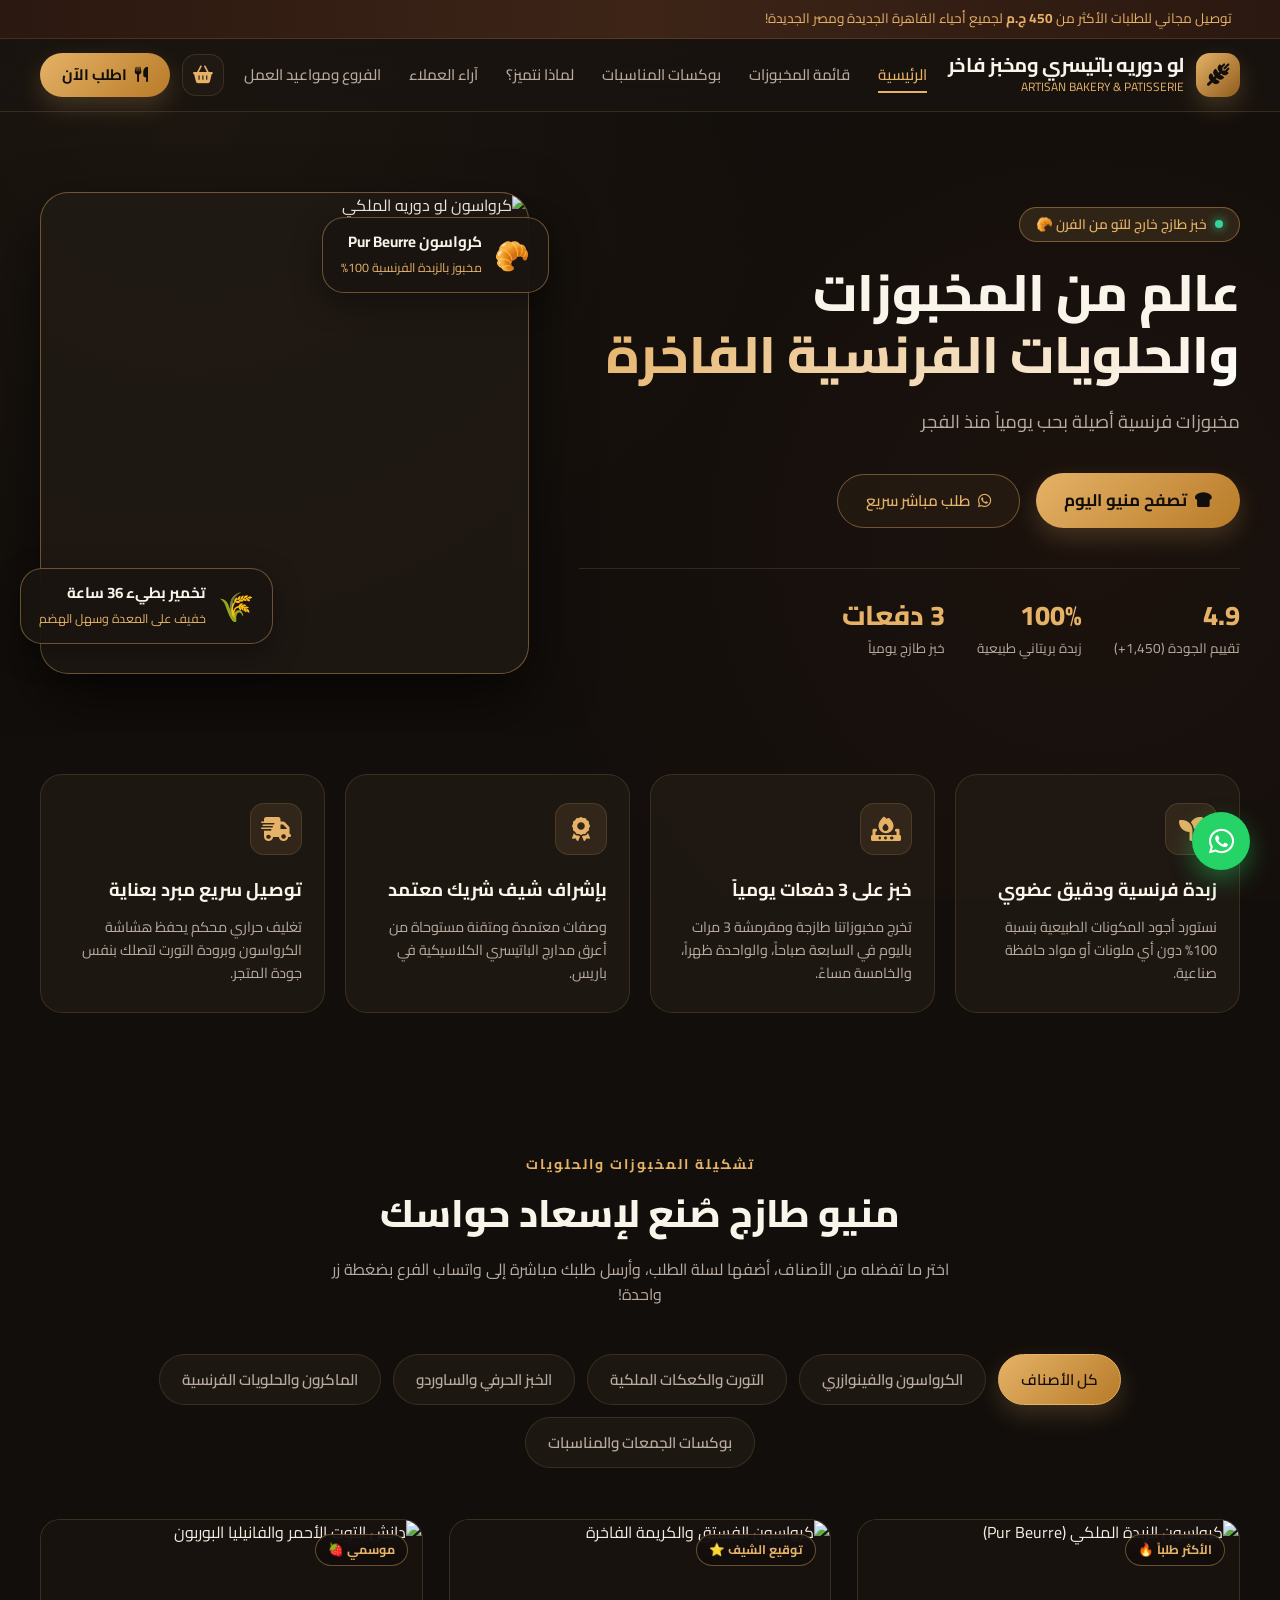
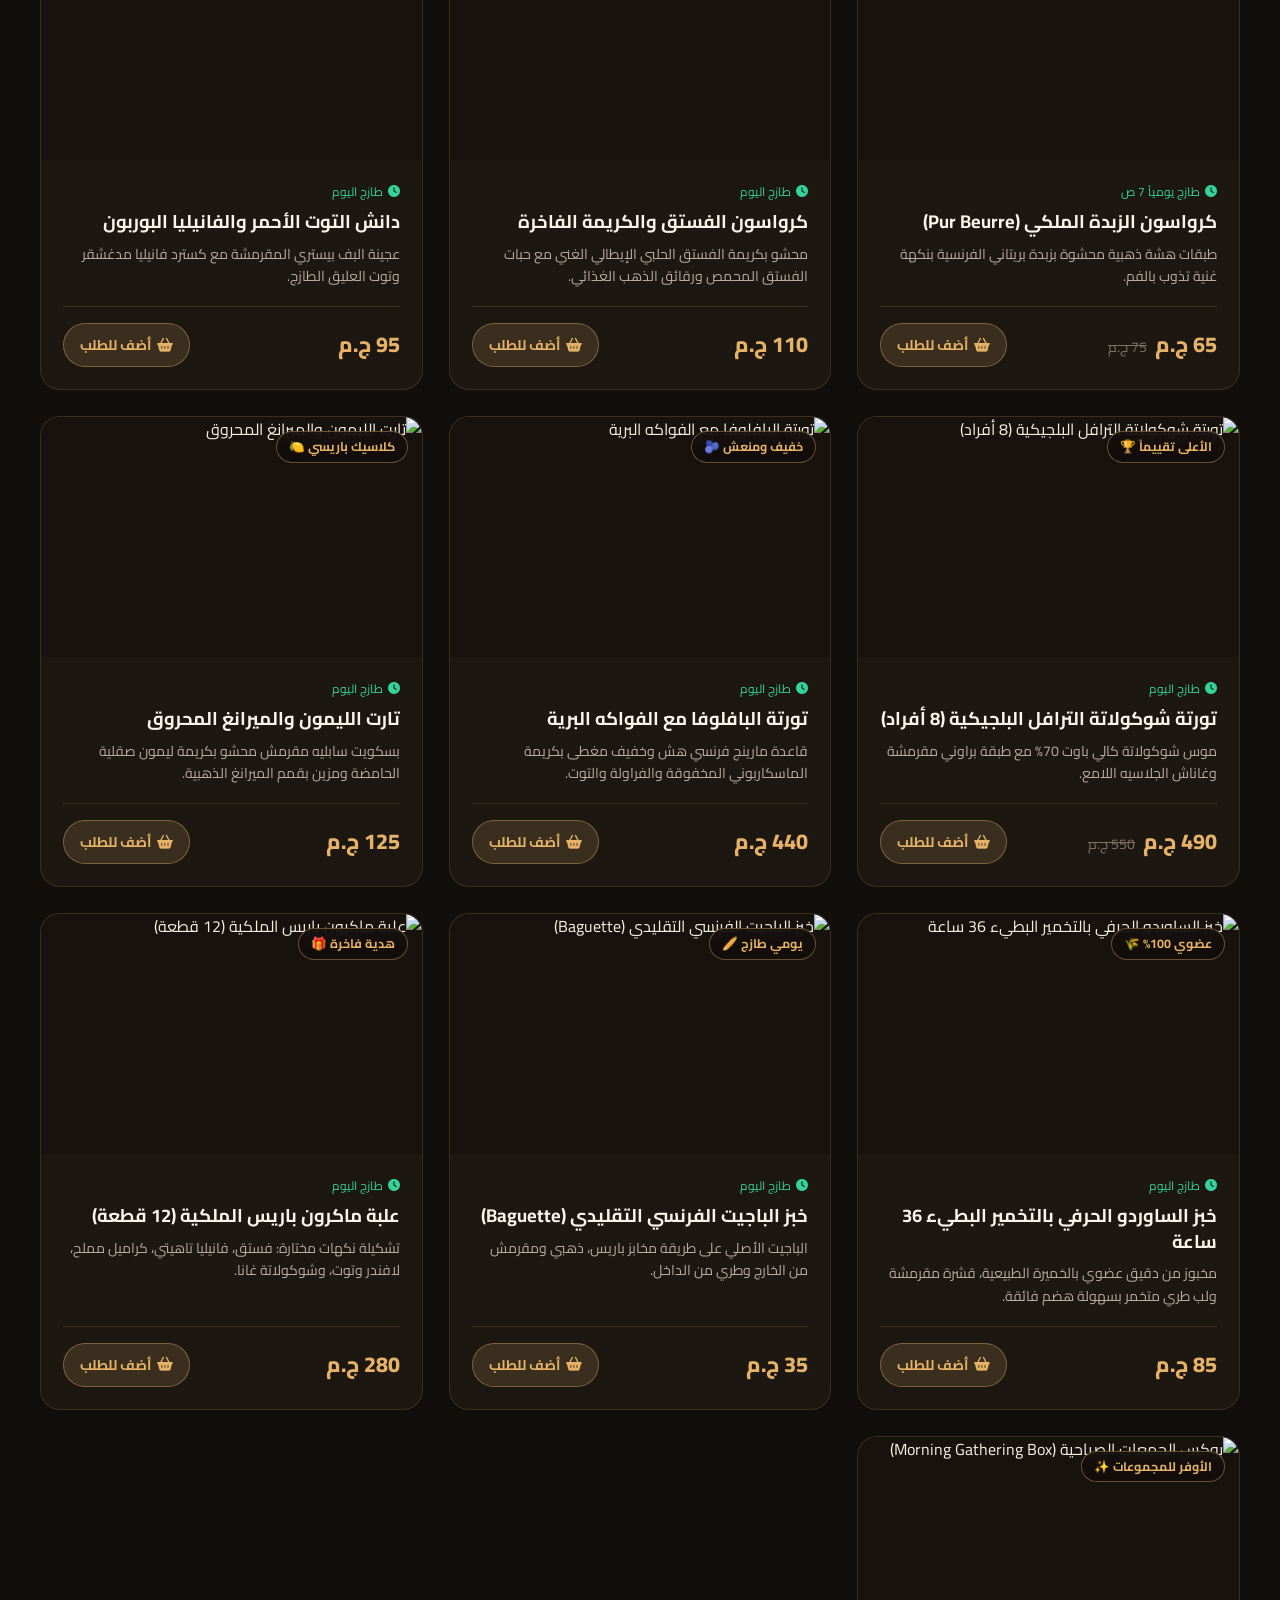
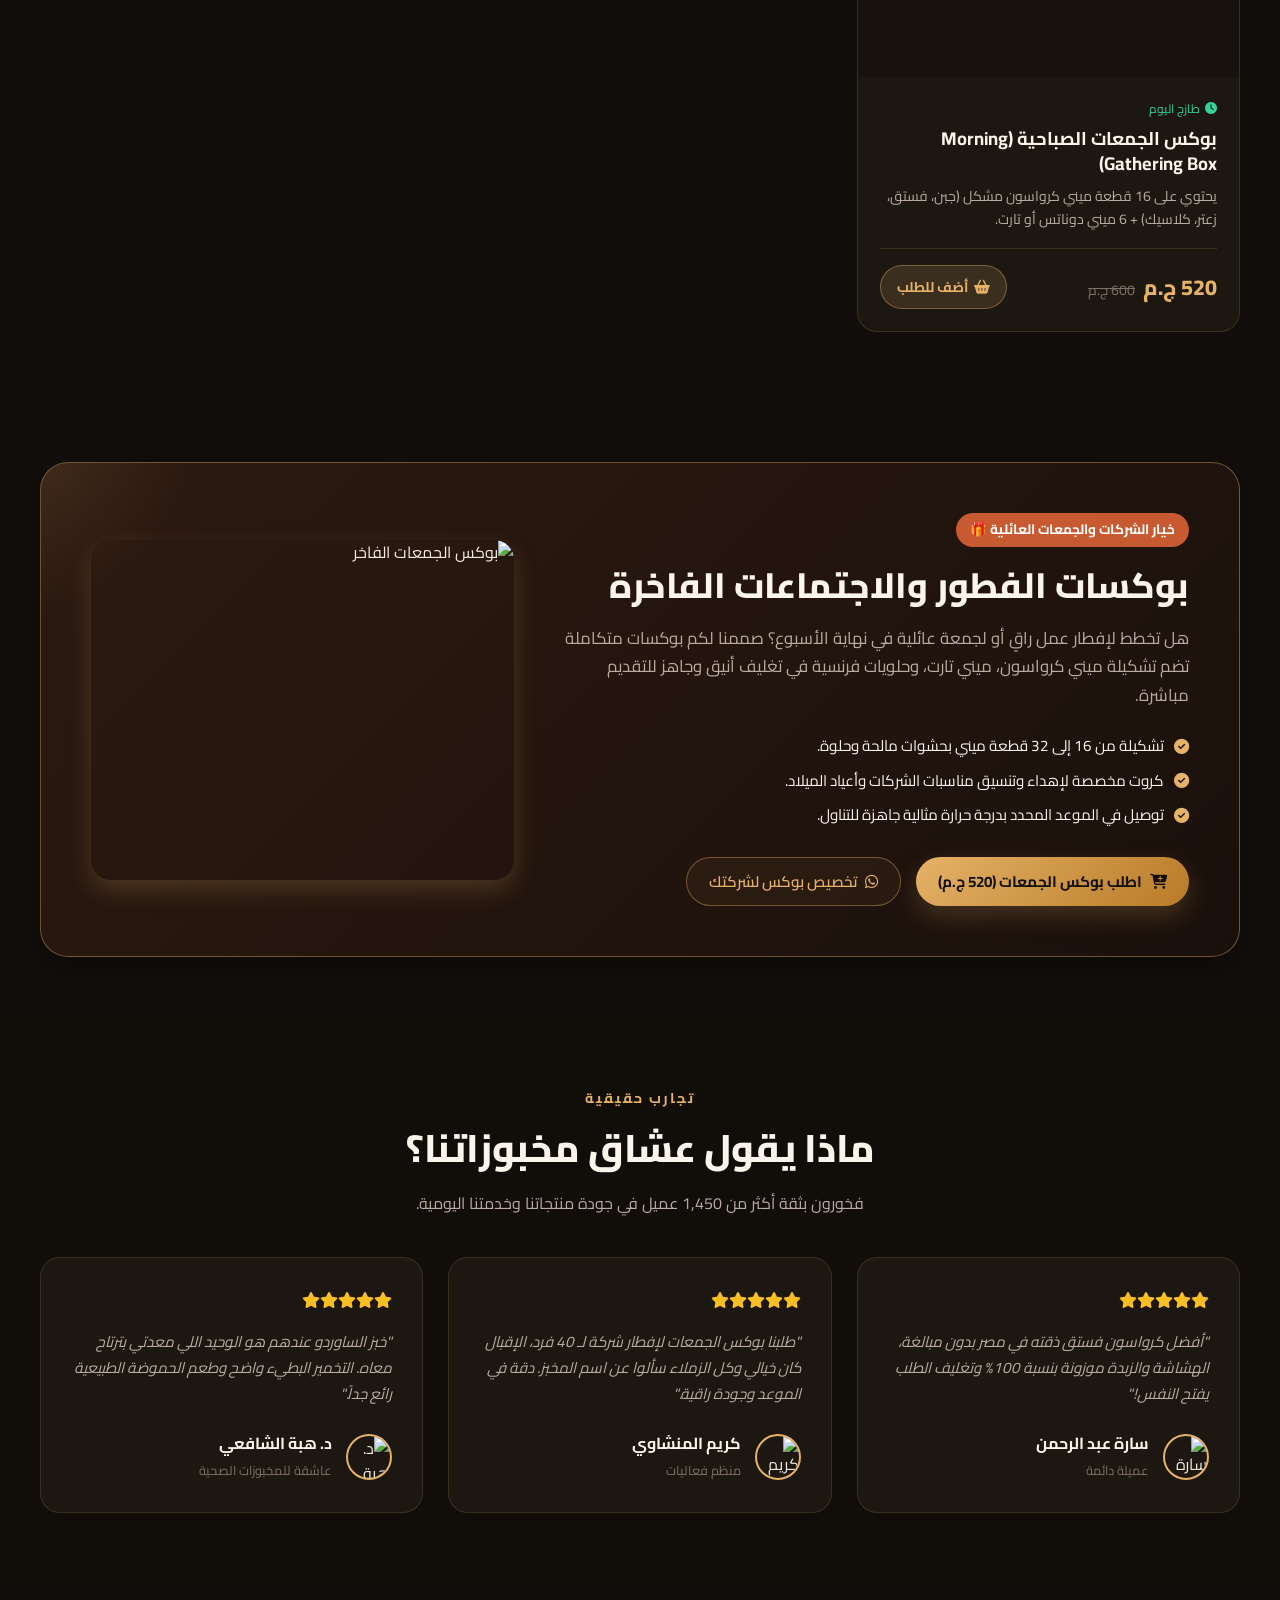
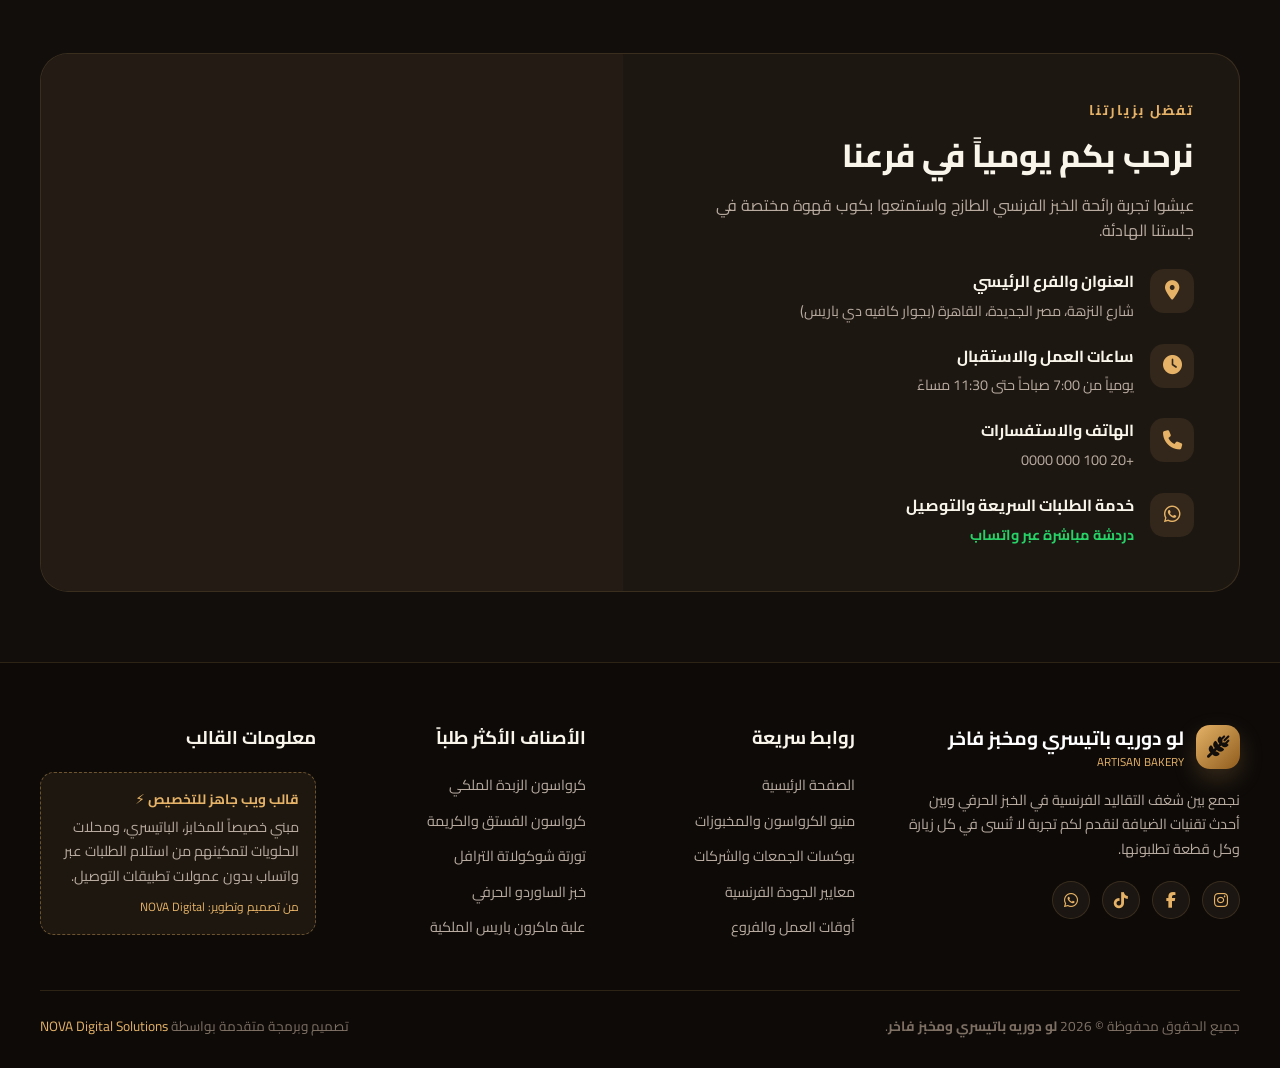
==== 01-bakery-patisserie/index.html @ 78a011ce "feat: complete suite of 6 client website templates with master showcase hub" ====
<!DOCTYPE html>
<html lang="ar" dir="rtl">
<head>
  <meta charset="UTF-8">
  <meta name="viewport" content="width=device-width, initial-scale=1.0">
  <title>لو دوريه باتيسري | مخبوزات وحلويات فرنسية فاخرة</title>
  <meta name="description" content="مخبز وباتيسري حرفي يقدم أرقى أنواع الكرواسون، التورت الملكية، الخبز الحرفي، وبوكسات الجمعات مع إمكانية الطلب المباشر عبر واتساب والتوصيل السريع.">
  
  <!-- Favicon -->
  <link rel="icon" href="data:image/svg+xml,<svg xmlns=%22http://www.w3.org/2000/svg%22 viewBox=%220%22%200%22%20100%22%20100%22><text y=%22.9em%22 font-size=%2290%22>🥐</text></svg>">
  
  <!-- Google Fonts: Playfair Display + Cairo + Plus Jakarta Sans -->
  <link rel="preconnect" href="https://fonts.googleapis.com">
  <link rel="preconnect" href="https://fonts.gstatic.com" crossorigin>
  <link href="https://fonts.googleapis.com/css2?family=Cairo:wght@400;500;600;700;800;900&family=Playfair+Display:ital,wght@0,600;0,800;1,600&family=Plus+Jakarta+Sans:wght@400;600;700&display=swap" rel="stylesheet">
  
  <!-- FontAwesome 6 Free -->
  <link rel="stylesheet" href="https://cdnjs.cloudflare.com/ajax/libs/font-awesome/6.5.1/css/all.min.css">
  
  <!-- Template Stylesheet -->
  <link rel="stylesheet" href="css/style.css">
</head>
<body>

  <!-- شريط العرض العلوي / التوصيل المجاني -->
  <div class="top-announcement">
    <div class="container" style="display: flex; justify-content: space-between; align-items: center; width: 100%;">
      <div class="info-pill">
        <i class="fa-solid fa-sparkles"></i>
        <span>توصيل مجاني للطلبات الأكثر من <strong>450 ج.م</strong> لجميع أحياء القاهرة الجديدة ومصر الجديدة!</span>
      </div>
      <div class="info-pill" style="display: none; @media(min-width: 768px){display: flex;}">
        <i class="fa-solid fa-clock"></i>
        <span class="js-contact-hours">يومياً من 7:00 ص حتى 11:30 م</span>
      </div>
    </div>
  </div>

  <!-- الهيدر وشريط التنقل الرئيسي -->
  <header class="site-header">
    <div class="container nav-wrap">
      <!-- الشعار -->
      <a href="#home" class="brand-logo">
        <div class="logo-symbol">
          <i class="fa-solid fa-wheat-awn"></i>
        </div>
        <div class="brand-text">
          <h1 class="js-brand-name">لو دوريه باتيسري</h1>
          <span>ARTISAN BAKERY & PATISSERIE</span>
        </div>
      </a>

      <!-- روابط القائمة -->
      <nav>
        <ul class="nav-links">
          <li><a href="#home" class="active">الرئيسية</a></li>
          <li><a href="#menu">قائمة المخبوزات</a></li>
          <li><a href="#special">بوكسات المناسبات</a></li>
          <li><a href="#features">لماذا نتميز؟</a></li>
          <li><a href="#testimonials">آراء العملاء</a></li>
          <li><a href="#location">الفروع ومواعيد العمل</a></li>
        </ul>
      </nav>

      <!-- إجراءات الهيدر -->
      <div class="nav-actions">
        <!-- زر فتح السلة -->
        <button class="cart-trigger-btn" id="cartTriggerBtn" aria-label="سلة الطلبات">
          <i class="fa-solid fa-basket-shopping"></i>
          <span class="cart-badge" style="display: none;">0</span>
        </button>

        <!-- زر الطلب المباشر واتساب -->
        <a href="#menu" class="btn-primary">
          <i class="fa-solid fa-utensils"></i> اطلب الآن
        </a>

        <!-- زر الموبايل منيو -->
        <button class="mobile-menu-toggle" id="mobileMenuBtn" aria-label="فتح القائمة" onclick="alert('القائمة متاحة عبر التمرير السلس للأقسام')">
          <i class="fa-solid fa-bars"></i>
        </button>
      </div>
    </div>
  </header>

  <!-- القسم الرئيسي (Hero Section) -->
  <section class="hero-section" id="home">
    <div class="container hero-grid">
      <!-- النصوص والدعوة للتفاعل -->
      <div class="hero-content">
        <div class="hero-badge">
          <span class="pulse-dot"></span>
          <span>خبز طازج خارج للتو من الفرن 🥐</span>
        </div>
        
        <h2 class="hero-title">
          عالم من المخبوزات <br>
          <span class="highlight">والحلويات الفرنسية الفاخرة</span>
        </h2>
        
        <p class="hero-desc js-brand-slogan">
          نخبز يومياً منذ فجر اليوم بحب وإتقان، باستخدام أنقى زبدة فرنسية طبيعية ودقيق مخمر ببطء لـ 36 ساعة لتتذوق قرمشة باريسية حقيقية في كل قضمة.
        </p>

        <div class="hero-cta-group">
          <a href="#menu" class="btn-primary" style="padding: 14px 28px; font-size: 1.05rem;">
            <i class="fa-solid fa-bread-slice"></i> تصفح منيو اليوم
          </a>
          <a href="javascript:void(0)" class="btn-outline js-whatsapp-link" style="padding: 14px 28px;">
            <i class="fa-brands fa-whatsapp"></i> طلب مباشر سريع
          </a>
        </div>

        <div class="hero-stats">
          <div class="stat-item">
            <h4 class="js-brand-rating">4.9 ⭐</h4>
            <p>تقييم الجودة (<span class="js-brand-reviews">1450+ تقييم</span>)</p>
          </div>
          <div class="stat-item">
            <h4>100%</h4>
            <p>زبدة بريتاني طبيعية</p>
          </div>
          <div class="stat-item">
            <h4>3 دفعات</h4>
            <p>خبز طازج يومياً</p>
          </div>
        </div>
      </div>

      <!-- الصورة الاستعراضية مع البادجات الطافية -->
      <div class="hero-visual">
        <div class="hero-image-wrap">
          <img src="https://images.unsplash.com/photo-1555507036-ab1f4038808a?auto=format&fit=crop&w=1000&q=85" alt="كرواسون لو دوريه الملكي">
        </div>

        <!-- كارت عائم 1 -->
        <div class="floating-pill top-right">
          <div class="icon">🥐</div>
          <div class="text">
            <strong>كرواسون Pur Beurre</strong>
            <span>مخبوز بالزبدة الفرنسية 100%</span>
          </div>
        </div>

        <!-- كارت عائم 2 -->
        <div class="floating-pill bottom-left">
          <div class="icon">🌾</div>
          <div class="text">
            <strong>تخمير بطيء 36 ساعة</strong>
            <span>خفيف على المعدة وسهل الهضم</span>
          </div>
        </div>
      </div>
    </div>
  </section>

  <!-- قسم المميزات / لماذا نحن (Features) -->
  <section class="features-section" id="features">
    <div class="container">
      <div class="features-grid" id="featuresGrid">
        <!-- يتم رسمها عبر JavaScript من BAKERY_CONFIG -->
      </div>
    </div>
  </section>

  <!-- قسم المنيو والكتالوج التفاعلي (Menu Catalog) -->
  <section class="menu-section" id="menu">
    <div class="container">
      <div class="section-head">
        <span class="section-subtitle">تشكيلة المخبوزات والحلويات</span>
        <h2 class="section-title">منيو طازج صُنع لإسعاد حواسك</h2>
        <p class="section-desc">اختر ما تفضله من الأصناف، أضفها لسلة الطلب، وأرسل طلبك مباشرة إلى واتساب الفرع بضغطة زر واحدة!</p>
      </div>

      <!-- أزرار تبويب الأقسام -->
      <div class="category-tabs-wrap" id="categoryTabs">
        <!-- يتم ملؤها ديناميكياً -->
      </div>

      <!-- شبكة المنتجات -->
      <div class="products-grid" id="productsGrid">
        <!-- يتم ملؤها ديناميكياً -->
      </div>
    </div>
  </section>

  <!-- قسم بوكسات الجمعات والمناسبات (Special Promo Banner) -->
  <section class="special-promo-section" id="special">
    <div class="container">
      <div class="promo-banner">
        <div class="promo-content">
          <span class="promo-tag">خيار الشركات والجمعات العائلية 🎁</span>
          <h2 class="promo-title">بوكسات الفطور والاجتماعات الفاخرة</h2>
          <p class="promo-text">
            هل تخطط لإفطار عمل راقٍ أو لجمعة عائلية في نهاية الأسبوع؟ صممنا لكم بوكسات متكاملة تضم تشكيلة ميني كرواسون، ميني تارت، وحلويات فرنسية في تغليف أنيق وجاهز للتقديم مباشرة.
          </p>

          <ul class="promo-features">
            <li><i class="fa-solid fa-circle-check"></i> تشكيلة من 16 إلى 32 قطعة ميني بحشوات مالحة وحلوة.</li>
            <li><i class="fa-solid fa-circle-check"></i> كروت مخصصة لإهداء وتنسيق مناسبات الشركات وأعياد الميلاد.</li>
            <li><i class="fa-solid fa-circle-check"></i> توصيل في الموعد المحدد بدرجة حرارة مثالية جاهزة للتناول.</li>
          </ul>

          <div style="display: flex; gap: 15px; flex-wrap: wrap;">
            <button class="btn-primary" onclick="addToCart('prod-10')">
              <i class="fa-solid fa-cart-plus"></i> اطلب بوكس الجمعات (520 ج.م)
            </button>
            <a href="javascript:void(0)" class="btn-outline js-whatsapp-link">
              <i class="fa-brands fa-whatsapp"></i> تخصيص بوكس لشركتك
            </a>
          </div>
        </div>

        <div class="promo-image-box">
          <img src="https://images.unsplash.com/photo-1550617931-e17a7b70dce2?auto=format&fit=crop&w=800&q=80" alt="بوكس الجمعات الفاخر">
        </div>
      </div>
    </div>
  </section>

  <!-- قسم آراء وتقييمات العملاء (Testimonials) -->
  <section class="testimonials-section" id="testimonials">
    <div class="container">
      <div class="section-head">
        <span class="section-subtitle">تجارب حقيقية</span>
        <h2 class="section-title">ماذا يقول عشاق مخبوزاتنا؟</h2>
        <p class="section-desc">فخورون بثقة أكثر من 1,450 عميل في جودة منتجاتنا وخدمتنا اليومية.</p>
      </div>

      <div class="testimonials-grid" id="testimonialsGrid">
        <!-- يتم رسمها ديناميكياً -->
      </div>
    </div>
  </section>

  <!-- قسم الفروع، الموقع، ومواعيد العمل (Location & Hours) -->
  <section class="location-section" id="location">
    <div class="container">
      <div class="location-grid">
        <div class="location-info">
          <span class="section-subtitle">تفضل بزيارتنا</span>
          <h2 class="section-title" style="font-size: 2rem; margin-bottom: 12px;">نرحب بكم يومياً في فرعنا</h2>
          <p class="section-desc">عيشوا تجربة رائحة الخبز الفرنسي الطازج واستمتعوا بكوب قهوة مختصة في جلستنا الهادئة.</p>

          <div class="info-cards-list">
            <div class="info-row">
              <div class="info-icon">
                <i class="fa-solid fa-location-dot"></i>
              </div>
              <div class="info-text">
                <strong>العنوان والفرع الرئيسي</strong>
                <p class="js-contact-address">شارع النزهة، مصر الجديدة، القاهرة</p>
              </div>
            </div>

            <div class="info-row">
              <div class="info-icon">
                <i class="fa-solid fa-clock"></i>
              </div>
              <div class="info-text">
                <strong>ساعات العمل والاستقبال</strong>
                <p class="js-contact-hours">يومياً من 7:00 صباحاً حتى 11:30 مساءً</p>
              </div>
            </div>

            <div class="info-row">
              <div class="info-icon">
                <i class="fa-solid fa-phone"></i>
              </div>
              <div class="info-text">
                <strong>الهاتف والاستفسارات</strong>
                <p><a href="tel:+201000000000" class="js-contact-phone">+20 100 000 0000</a></p>
              </div>
            </div>

            <div class="info-row">
              <div class="info-icon">
                <i class="fa-brands fa-whatsapp"></i>
              </div>
              <div class="info-text">
                <strong>خدمة الطلبات السريعة والتوصيل</strong>
                <p><a href="javascript:void(0)" class="js-whatsapp-link" style="color: #25d366; font-weight: 700;">دردشة مباشرة عبر واتساب</a></p>
              </div>
            </div>
          </div>
        </div>

        <!-- خريطة توضيحية -->
        <div class="map-container">
          <iframe 
            src="https://www.google.com/maps/embed?pb=!1m18!1m12!1m3!1d110499.76785121287!2d31.3259837!3d30.0886675!2m3!1f0!2f0!3f0!3m2!1i1024!2i768!4f13.1!3m3!1m2!1s0x145815dcc3e4e599%3A0x6c67a22e4d9160ae!2sHeliopolis%2C%20Al%20Matariyyah%2C%20Cairo%20Governorate!5e0!3m2!1sen!2seg!4v1700000000000!5m2!1sen!2seg" 
            loading="lazy" 
            title="موقع مخبز لو دوريه">
          </iframe>
        </div>
      </div>
    </div>
  </section>

  <!-- الفوتر (Footer) -->
  <footer class="site-footer">
    <div class="container">
      <div class="footer-grid">
        <div class="footer-col">
          <div class="brand-logo" style="margin-bottom: 16px;">
            <div class="logo-symbol">
              <i class="fa-solid fa-wheat-awn"></i>
            </div>
            <div class="brand-text">
              <h2 style="font-size: 1.2rem; color: #fff;" class="js-brand-name">لو دوريه باتيسري</h2>
              <span style="font-size: 0.72rem; color: var(--primary-gold);">ARTISAN BAKERY</span>
            </div>
          </div>
          <p>
            نجمع بين شغف التقاليد الفرنسية في الخبز الحرفي وبين أحدث تقنيات الضيافة لنقدم لكم تجربة لا تُنسى في كل زيارة وكل قطعة تطلبونها.
          </p>
          <div class="social-links">
            <a href="#" class="social-btn" aria-label="Instagram"><i class="fa-brands fa-instagram"></i></a>
            <a href="#" class="social-btn" aria-label="Facebook"><i class="fa-brands fa-facebook-f"></i></a>
            <a href="#" class="social-btn" aria-label="TikTok"><i class="fa-brands fa-tiktok"></i></a>
            <a href="javascript:void(0)" class="social-btn js-whatsapp-link" aria-label="WhatsApp"><i class="fa-brands fa-whatsapp"></i></a>
          </div>
        </div>

        <div class="footer-col">
          <h4>روابط سريعة</h4>
          <ul class="footer-links">
            <li><a href="#home">الصفحة الرئيسية</a></li>
            <li><a href="#menu">منيو الكرواسون والمخبوزات</a></li>
            <li><a href="#special">بوكسات الجمعات والشركات</a></li>
            <li><a href="#features">معايير الجودة الفرنسية</a></li>
            <li><a href="#location">أوقات العمل والفروع</a></li>
          </ul>
        </div>

        <div class="footer-col">
          <h4>الأصناف الأكثر طلباً</h4>
          <ul class="footer-links">
            <li><a href="#menu">كرواسون الزبدة الملكي</a></li>
            <li><a href="#menu">كرواسون الفستق والكريمة</a></li>
            <li><a href="#menu">تورتة شوكولاتة الترافل</a></li>
            <li><a href="#menu">خبز الساوردو الحرفي</a></li>
            <li><a href="#menu">علبة ماكرون باريس الملكية</a></li>
          </ul>
        </div>

        <div class="footer-col">
          <h4>معلومات القالب</h4>
          <div class="template-badge">
            <strong>قالب ويب جاهز للتخصيص ⚡</strong>
            <p style="margin-bottom: 8px;">مبني خصيصاً للمخابز، الباتيسري، ومحلات الحلويات لتمكينهم من استلام الطلبات عبر واتساب بدون عمولات تطبيقات التوصيل.</p>
            <span style="font-size: 0.75rem; color: var(--primary-gold);">من تصميم وتطوير: NOVA Digital</span>
          </div>
        </div>
      </div>

      <div class="footer-bottom">
        <div>
          جميع الحقوق محفوظة &copy; <span id="currentYear">2026</span> <strong class="js-brand-name">لو دوريه باتيسري</strong>.
        </div>
        <div>
          تصميم وبرمجة متقدمة بواسطة <a href="#">NOVA Digital Solutions</a>
        </div>
      </div>
    </div>
  </footer>

  <!-- السلة المنزلقة وطلب الواتساب (Slide-out Cart Drawer) -->
  <div class="cart-drawer-overlay" id="cartDrawerOverlay">
    <aside class="cart-drawer" aria-label="سلة المشتريات">
      <div class="cart-header">
        <h3><i class="fa-solid fa-basket-shopping" style="color: var(--primary-gold);"></i> سلة طلبك</h3>
        <button class="close-cart-btn" id="closeCartBtn" aria-label="إغلاق السلة">
          <i class="fa-solid fa-xmark"></i>
        </button>
      </div>

      <!-- قائمة الأصناف في السلة -->
      <div class="cart-items-body" id="cartItemsList">
        <!-- يتم رسمها ديناميكياً بواسطة JavaScript -->
      </div>

      <!-- تفاصيل الإجمالي وإنهاء الطلب -->
      <div class="cart-footer">
        <div class="cart-summary-line">
          <span>المجموع الفرعي:</span>
          <span id="cartSubtotal">0 ج.م</span>
        </div>
        <div class="cart-summary-line">
          <span>التوصيل:</span>
          <span id="cartDelivery">0 ج.م</span>
        </div>
        <div class="cart-summary-total">
          <span>الإجمالي النهائي:</span>
          <span id="cartTotal">0 ج.م</span>
        </div>

        <!-- حقول بيانات العميل للتوصيل -->
        <div class="order-options">
          <select id="orderMethod">
            <option value="توصيل">🛵 توصيل للمنزل أو العمل</option>
            <option value="استلام من الفرع">🏪 استلام مباشر من الفرع</option>
          </select>
          <input type="text" id="customerName" placeholder="الاسم الكريم (مطلوب)" required>
          <input type="text" id="customerAddress" placeholder="العنوان بالتفصيل (اسم الشارع، العمارة، الشقة)">
          <input type="text" id="orderNotes" placeholder="ملاحظات خاصة للطلب (اختياري)">
        </div>

        <button class="btn-whatsapp-order" onclick="checkoutViaWhatsApp()">
          <i class="fa-brands fa-whatsapp" style="font-size: 1.3rem;"></i> تأكيد الطلب عبر واتساب
        </button>
      </div>
    </aside>
  </div>

  <!-- مودال المعاينة السريعة للمنتج (Quick View Modal) -->
  <div class="modal-overlay" id="quickViewModal">
    <div class="modal-card">
      <button class="modal-close" onclick="closeQuickView()" aria-label="إغلاق">
        <i class="fa-solid fa-xmark"></i>
      </button>
      <img src="" id="modalImg" class="modal-img" alt="صورة المنتج">
      <div class="modal-body">
        <div>
          <h3 id="modalTitle" style="font-size: 1.35rem; color: var(--accent-cream); margin-bottom: 10px;"></h3>
          <p id="modalDesc" style="font-size: 0.92rem; color: var(--text-muted); line-height: 1.7; margin-bottom: 16px;"></p>
          <div id="modalAllergens" style="margin-bottom: 20px;"></div>
        </div>
        <div>
          <div style="display: flex; justify-content: space-between; align-items: center; margin-bottom: 18px;">
            <span style="font-size: 0.9rem; color: var(--text-muted);">السعر:</span>
            <span id="modalPrice" style="font-size: 1.4rem; font-weight: 800; color: var(--primary-gold);"></span>
          </div>
          <button class="btn-primary" id="modalAddBtn" style="width: 100%; justify-content: center;">
            <i class="fa-solid fa-basket-shopping"></i> أضف للطلب
          </button>
        </div>
      </div>
    </div>
  </div>

  <!-- زر واتساب طافي للاستفسارات السريعة -->
  <a href="javascript:void(0)" class="floating-whatsapp-btn js-whatsapp-link" aria-label="تواصل واتساب مباشر">
    <i class="fa-brands fa-whatsapp"></i>
  </a>

  <!-- JavaScript Scripts -->
  <script src="js/data.js"></script>
  <script src="js/app.js"></script>
  <script>
    document.getElementById('currentYear').textContent = new Date().getFullYear();
  </script>
</body>
</html>
---- 01-bakery-patisserie/css/style.css ----
/* ==========================================================================
   Le Doré Artisan Bakery & Patisserie — Stylesheet
   Designed for NOVA Digital Template Showcase
   ========================================================================== */

:root {
  --font-arabic: 'Cairo', 'Tajawal', system-ui, sans-serif;
  --font-heading: 'Playfair Display', 'Cairo', serif;
  
  /* Color Palette: Warm luxury artisanal aesthetic */
  --bg-primary: #120e0b;
  --bg-secondary: #1a1511;
  --bg-card: rgba(35, 28, 22, 0.7);
  --bg-card-hover: rgba(48, 38, 29, 0.9);
  --bg-glass: rgba(26, 21, 17, 0.75);
  
  --primary-gold: #e5b267;
  --primary-gold-hover: #f3c783;
  --primary-glow: rgba(229, 178, 103, 0.25);
  
  --accent-terracotta: #c85a32;
  --accent-cream: #faf5eb;
  --text-main: #f5ede2;
  --text-muted: #b9aba0;
  --text-dim: #7f7064;
  
  --border-subtle: rgba(229, 178, 103, 0.15);
  --border-highlight: rgba(229, 178, 103, 0.4);
  
  --radius-sm: 8px;
  --radius-md: 14px;
  --radius-lg: 22px;
  --radius-full: 9999px;
  
  --shadow-sm: 0 4px 12px rgba(0, 0, 0, 0.25);
  --shadow-md: 0 10px 30px rgba(0, 0, 0, 0.35);
  --shadow-gold: 0 10px 25px rgba(229, 178, 103, 0.2);
  
  --transition: all 0.3s cubic-bezier(0.16, 1, 0.3, 1);
}

/* Base & Reset */
* {
  margin: 0;
  padding: 0;
  box-sizing: border-box;
}

html {
  scroll-behavior: smooth;
  font-family: var(--font-arabic);
  background-color: var(--bg-primary);
  color: var(--text-main);
  direction: rtl;
}

body {
  overflow-x: hidden;
  line-height: 1.6;
  background-image: 
    radial-gradient(circle at 15% 10%, rgba(229, 178, 103, 0.05) 0%, transparent 45%),
    radial-gradient(circle at 85% 60%, rgba(200, 90, 50, 0.05) 0%, transparent 50%);
  background-attachment: fixed;
}

img {
  max-width: 100%;
  height: auto;
  display: block;
}

a {
  text-decoration: none;
  color: inherit;
  transition: var(--transition);
}

button {
  font-family: inherit;
  cursor: pointer;
  border: none;
  outline: none;
  background: none;
  transition: var(--transition);
}

.container {
  width: 100%;
  max-width: 1240px;
  margin: 0 auto;
  padding: 0 20px;
}

/* ==========================================================================
   Top Banner & Announcement
   ========================================================================== */
.top-announcement {
  background: linear-gradient(90deg, #2b1810, #3d2417, #2b1810);
  border-bottom: 1px solid var(--border-subtle);
  padding: 8px 16px;
  font-size: 0.85rem;
  color: var(--primary-gold);
  display: flex;
  justify-content: space-between;
  align-items: center;
}

.top-announcement .info-pill {
  display: flex;
  align-items: center;
  gap: 8px;
}

.top-announcement a {
  color: #fff;
  text-decoration: underline;
  margin-right: 6px;
}

/* ==========================================================================
   Header & Navigation
   ========================================================================== */
.site-header {
  position: sticky;
  top: 0;
  z-index: 100;
  background: var(--bg-glass);
  backdrop-filter: blur(16px);
  -webkit-backdrop-filter: blur(16px);
  border-bottom: 1px solid var(--border-subtle);
  padding: 14px 0;
  transition: var(--transition);
}

.site-header.scrolled {
  padding: 10px 0;
  background: rgba(18, 14, 11, 0.95);
  box-shadow: var(--shadow-sm);
}

.nav-wrap {
  display: flex;
  justify-content: space-between;
  align-items: center;
}

.brand-logo {
  display: flex;
  align-items: center;
  gap: 12px;
}

.logo-symbol {
  width: 44px;
  height: 44px;
  border-radius: var(--radius-md);
  background: linear-gradient(135deg, var(--primary-gold), #8f5c1d);
  display: flex;
  align-items: center;
  justify-content: center;
  font-size: 1.4rem;
  color: #120e0b;
  box-shadow: var(--shadow-gold);
}

.brand-text h1 {
  font-size: 1.25rem;
  font-weight: 700;
  color: var(--accent-cream);
  letter-spacing: -0.3px;
  line-height: 1.2;
}

.brand-text span {
  font-size: 0.75rem;
  color: var(--primary-gold);
  display: block;
}

.nav-links {
  display: flex;
  align-items: center;
  gap: 28px;
  list-style: none;
}

.nav-links a {
  font-size: 0.95rem;
  font-weight: 500;
  color: var(--text-muted);
  position: relative;
  padding: 4px 0;
}

.nav-links a:hover,
.nav-links a.active {
  color: var(--primary-gold);
}

.nav-links a::after {
  content: '';
  position: absolute;
  bottom: 0;
  right: 0;
  width: 0%;
  height: 2px;
  background: var(--primary-gold);
  transition: var(--transition);
}

.nav-links a:hover::after,
.nav-links a.active::after {
  width: 100%;
}

.nav-actions {
  display: flex;
  align-items: center;
  gap: 12px;
}

.cart-trigger-btn {
  position: relative;
  width: 42px;
  height: 42px;
  border-radius: var(--radius-md);
  background: var(--bg-card);
  border: 1px solid var(--border-subtle);
  color: var(--primary-gold);
  font-size: 1.1rem;
  display: flex;
  align-items: center;
  justify-content: center;
}

.cart-trigger-btn:hover {
  background: var(--bg-card-hover);
  border-color: var(--primary-gold);
  transform: translateY(-2px);
}

.cart-badge {
  position: absolute;
  top: -4px;
  left: -4px;
  background: var(--accent-terracotta);
  color: #fff;
  font-size: 0.7rem;
  font-weight: 700;
  width: 18px;
  height: 18px;
  border-radius: 50%;
  display: flex;
  align-items: center;
  justify-content: center;
}

.btn-primary {
  display: inline-flex;
  align-items: center;
  gap: 8px;
  background: linear-gradient(135deg, var(--primary-gold), #b87b28);
  color: #120e0b;
  font-weight: 700;
  padding: 10px 22px;
  border-radius: var(--radius-full);
  font-size: 0.95rem;
  box-shadow: var(--shadow-gold);
  transition: var(--transition);
}

.btn-primary:hover {
  transform: translateY(-2px);
  box-shadow: 0 12px 30px rgba(229, 178, 103, 0.4);
  background: linear-gradient(135deg, var(--primary-gold-hover), #ca8930);
}

.btn-outline {
  display: inline-flex;
  align-items: center;
  gap: 8px;
  border: 1px solid var(--border-highlight);
  background: rgba(229, 178, 103, 0.05);
  color: var(--primary-gold);
  padding: 10px 22px;
  border-radius: var(--radius-full);
  font-size: 0.95rem;
  font-weight: 600;
}

.btn-outline:hover {
  background: rgba(229, 178, 103, 0.15);
  border-color: var(--primary-gold);
  transform: translateY(-2px);
}

.mobile-menu-toggle {
  display: none;
  font-size: 1.4rem;
  color: var(--primary-gold);
  background: var(--bg-card);
  padding: 8px 12px;
  border-radius: var(--radius-sm);
  border: 1px solid var(--border-subtle);
}

/* ==========================================================================
   Hero Section
   ========================================================================== */
.hero-section {
  position: relative;
  padding: 80px 0 60px;
  overflow: hidden;
}

.hero-grid {
  display: grid;
  grid-template-columns: 1.15fr 0.85fr;
  align-items: center;
  gap: 50px;
}

.hero-badge {
  display: inline-flex;
  align-items: center;
  gap: 8px;
  background: rgba(229, 178, 103, 0.12);
  border: 1px solid var(--border-highlight);
  color: var(--primary-gold);
  padding: 6px 16px;
  border-radius: var(--radius-full);
  font-size: 0.85rem;
  font-weight: 600;
  margin-bottom: 20px;
}

.hero-badge .pulse-dot {
  width: 8px;
  height: 8px;
  border-radius: 50%;
  background: #34d399;
  box-shadow: 0 0 10px #34d399;
}

.hero-title {
  font-size: 3.2rem;
  font-weight: 800;
  line-height: 1.2;
  color: var(--accent-cream);
  margin-bottom: 20px;
}

.hero-title .highlight {
  background: linear-gradient(135deg, var(--primary-gold), #fff);
  -webkit-background-clip: text;
  -webkit-text-fill-color: transparent;
}

.hero-desc {
  font-size: 1.15rem;
  color: var(--text-muted);
  line-height: 1.8;
  margin-bottom: 35px;
  max-width: 540px;
}

.hero-cta-group {
  display: flex;
  align-items: center;
  gap: 16px;
  flex-wrap: wrap;
  margin-bottom: 40px;
}

.hero-stats {
  display: flex;
  align-items: center;
  gap: 32px;
  border-top: 1px solid var(--border-subtle);
  padding-top: 25px;
}

.stat-item h4 {
  font-size: 1.7rem;
  font-weight: 800;
  color: var(--primary-gold);
}

.stat-item p {
  font-size: 0.85rem;
  color: var(--text-muted);
}

/* Hero Visual Card */
.hero-visual {
  position: relative;
}

.hero-image-wrap {
  position: relative;
  border-radius: 28px;
  overflow: hidden;
  border: 1px solid var(--border-highlight);
  box-shadow: 0 25px 60px rgba(0, 0, 0, 0.6);
  background: var(--bg-card);
}

.hero-image-wrap img {
  width: 100%;
  height: 480px;
  object-fit: cover;
  transition: transform 0.8s ease;
}

.hero-image-wrap:hover img {
  transform: scale(1.04);
}

.floating-pill {
  position: absolute;
  background: rgba(26, 21, 17, 0.85);
  backdrop-filter: blur(14px);
  -webkit-backdrop-filter: blur(14px);
  border: 1px solid var(--border-highlight);
  padding: 12px 18px;
  border-radius: var(--radius-lg);
  box-shadow: var(--shadow-md);
  display: flex;
  align-items: center;
  gap: 12px;
  z-index: 2;
  animation: floatAnim 4s ease-in-out infinite alternate;
}

.floating-pill.top-right {
  top: 25px;
  right: -20px;
}

.floating-pill.bottom-left {
  bottom: 30px;
  left: -20px;
  animation-delay: -2s;
}

.floating-pill .icon {
  font-size: 1.8rem;
}

.floating-pill .text strong {
  display: block;
  font-size: 0.95rem;
  color: var(--accent-cream);
}

.floating-pill .text span {
  font-size: 0.78rem;
  color: var(--primary-gold);
}

@keyframes floatAnim {
  0% { transform: translateY(0); }
  100% { transform: translateY(-12px); }
}

/* ==========================================================================
   Features / Value Proposition
   ========================================================================== */
.features-section {
  padding: 40px 0 70px;
}

.features-grid {
  display: grid;
  grid-template-columns: repeat(4, 1fr);
  gap: 20px;
}

.feature-card {
  background: var(--bg-card);
  border: 1px solid var(--border-subtle);
  border-radius: var(--radius-lg);
  padding: 28px 22px;
  transition: var(--transition);
  position: relative;
  overflow: hidden;
}

.feature-card::before {
  content: '';
  position: absolute;
  top: 0;
  right: 0;
  width: 100%;
  height: 3px;
  background: linear-gradient(90deg, transparent, var(--primary-gold), transparent);
  opacity: 0;
  transition: var(--transition);
}

.feature-card:hover {
  transform: translateY(-6px);
  background: var(--bg-card-hover);
  border-color: var(--border-highlight);
}

.feature-card:hover::before {
  opacity: 1;
}

.feature-icon-box {
  width: 52px;
  height: 52px;
  border-radius: var(--radius-md);
  background: rgba(229, 178, 103, 0.1);
  border: 1px solid var(--border-subtle);
  color: var(--primary-gold);
  font-size: 1.5rem;
  display: flex;
  align-items: center;
  justify-content: center;
  margin-bottom: 20px;
}

.feature-card h3 {
  font-size: 1.15rem;
  color: var(--accent-cream);
  margin-bottom: 10px;
  font-weight: 700;
}

.feature-card p {
  font-size: 0.9rem;
  color: var(--text-muted);
  line-height: 1.6;
}

/* ==========================================================================
   Menu Catalog & Filter Section
   ========================================================================== */
.menu-section {
  padding: 70px 0;
  position: relative;
}

.section-head {
  text-align: center;
  max-width: 650px;
  margin: 0 auto 40px;
}

.section-subtitle {
  font-size: 0.88rem;
  color: var(--primary-gold);
  text-transform: uppercase;
  letter-spacing: 2px;
  font-weight: 700;
  display: block;
  margin-bottom: 8px;
}

.section-title {
  font-size: 2.4rem;
  font-weight: 800;
  color: var(--accent-cream);
  margin-bottom: 12px;
}

.section-desc {
  font-size: 1rem;
  color: var(--text-muted);
}

/* Category Tabs */
.category-tabs-wrap {
  display: flex;
  justify-content: center;
  align-items: center;
  gap: 12px;
  flex-wrap: wrap;
  margin-bottom: 45px;
  padding: 6px;
}

.category-tab-btn {
  padding: 10px 22px;
  border-radius: var(--radius-full);
  background: var(--bg-card);
  border: 1px solid var(--border-subtle);
  color: var(--text-muted);
  font-size: 0.95rem;
  font-weight: 600;
  display: flex;
  align-items: center;
  gap: 8px;
  cursor: pointer;
  transition: var(--transition);
}

.category-tab-btn:hover {
  border-color: var(--primary-gold);
  color: var(--accent-cream);
}

.category-tab-btn.active {
  background: linear-gradient(135deg, var(--primary-gold), #b87b28);
  color: #120e0b;
  border-color: var(--primary-gold);
  box-shadow: var(--shadow-gold);
}

/* Product Grid */
.products-grid {
  display: grid;
  grid-template-columns: repeat(3, 1fr);
  gap: 26px;
}

.product-card {
  background: var(--bg-card);
  border: 1px solid var(--border-subtle);
  border-radius: 20px;
  overflow: hidden;
  display: flex;
  flex-direction: column;
  transition: var(--transition);
  position: relative;
}

.product-card:hover {
  transform: translateY(-8px);
  border-color: var(--border-highlight);
  box-shadow: var(--shadow-md);
  background: var(--bg-card-hover);
}

.product-img-wrap {
  position: relative;
  height: 240px;
  overflow: hidden;
  background: #18120e;
}

.product-img-wrap img {
  width: 100%;
  height: 100%;
  object-fit: cover;
  transition: transform 0.6s ease;
}

.product-card:hover .product-img-wrap img {
  transform: scale(1.08);
}

.product-badge {
  position: absolute;
  top: 14px;
  right: 14px;
  background: rgba(18, 14, 11, 0.85);
  backdrop-filter: blur(8px);
  border: 1px solid var(--border-highlight);
  color: var(--primary-gold);
  font-size: 0.78rem;
  font-weight: 700;
  padding: 5px 12px;
  border-radius: var(--radius-full);
  z-index: 2;
}

.quick-view-btn {
  position: absolute;
  bottom: 14px;
  left: 14px;
  width: 38px;
  height: 38px;
  border-radius: 50%;
  background: rgba(18, 14, 11, 0.85);
  border: 1px solid var(--border-subtle);
  color: #fff;
  display: flex;
  align-items: center;
  justify-content: center;
  font-size: 0.95rem;
  opacity: 0;
  transform: translateY(10px);
  transition: var(--transition);
}

.product-card:hover .quick-view-btn {
  opacity: 1;
  transform: translateY(0);
}

.quick-view-btn:hover {
  background: var(--primary-gold);
  color: #120e0b;
}

.product-body {
  padding: 22px;
  display: flex;
  flex-direction: column;
  flex-grow: 1;
}

.product-meta {
  display: flex;
  align-items: center;
  justify-content: space-between;
  margin-bottom: 8px;
}

.product-freshness {
  font-size: 0.75rem;
  color: #34d399;
  display: flex;
  align-items: center;
  gap: 5px;
}

.product-title {
  font-size: 1.15rem;
  font-weight: 700;
  color: var(--accent-cream);
  margin-bottom: 8px;
  line-height: 1.4;
}

.product-desc {
  font-size: 0.88rem;
  color: var(--text-muted);
  line-height: 1.6;
  margin-bottom: 18px;
  flex-grow: 1;
}

.product-footer {
  display: flex;
  align-items: center;
  justify-content: space-between;
  border-top: 1px solid var(--border-subtle);
  padding-top: 16px;
  margin-top: auto;
}

.price-box {
  display: flex;
  align-items: baseline;
  gap: 8px;
}

.current-price {
  font-size: 1.35rem;
  font-weight: 800;
  color: var(--primary-gold);
}

.old-price {
  font-size: 0.88rem;
  color: var(--text-dim);
  text-decoration: line-through;
}

.add-to-cart-btn {
  background: rgba(229, 178, 103, 0.15);
  border: 1px solid var(--border-highlight);
  color: var(--primary-gold);
  font-weight: 700;
  font-size: 0.88rem;
  padding: 8px 16px;
  border-radius: var(--radius-full);
  display: flex;
  align-items: center;
  gap: 6px;
  transition: var(--transition);
}

.add-to-cart-btn:hover {
  background: var(--primary-gold);
  color: #120e0b;
  box-shadow: var(--shadow-gold);
}

/* ==========================================================================
   Special Box / Catering Promo Banner
   ========================================================================== */
.special-promo-section {
  padding: 60px 0;
}

.promo-banner {
  background: linear-gradient(135deg, #2c1a11, #1a100b);
  border: 1px solid var(--border-highlight);
  border-radius: 28px;
  padding: 50px;
  position: relative;
  overflow: hidden;
  box-shadow: var(--shadow-md);
  display: grid;
  grid-template-columns: 1.2fr 0.8fr;
  align-items: center;
  gap: 40px;
}

.promo-banner::before {
  content: '';
  position: absolute;
  top: -50%;
  left: -20%;
  width: 400px;
  height: 400px;
  background: radial-gradient(circle, rgba(229, 178, 103, 0.15), transparent 70%);
  pointer-events: none;
}

.promo-tag {
  background: var(--accent-terracotta);
  color: #fff;
  font-size: 0.85rem;
  font-weight: 700;
  padding: 6px 14px;
  border-radius: var(--radius-full);
  display: inline-block;
  margin-bottom: 16px;
}

.promo-title {
  font-size: 2.2rem;
  font-weight: 800;
  color: var(--accent-cream);
  margin-bottom: 15px;
  line-height: 1.3;
}

.promo-text {
  font-size: 1.05rem;
  color: var(--text-muted);
  line-height: 1.7;
  margin-bottom: 25px;
}

.promo-features {
  list-style: none;
  display: flex;
  flex-direction: column;
  gap: 10px;
  margin-bottom: 30px;
}

.promo-features li {
  display: flex;
  align-items: center;
  gap: 10px;
  font-size: 0.95rem;
  color: var(--accent-cream);
}

.promo-features i {
  color: var(--primary-gold);
}

.promo-image-box {
  position: relative;
  border-radius: 20px;
  overflow: hidden;
  box-shadow: var(--shadow-gold);
}

.promo-image-box img {
  width: 100%;
  height: 340px;
  object-fit: cover;
}

/* ==========================================================================
   Testimonials
   ========================================================================== */
.testimonials-section {
  padding: 70px 0;
  background: rgba(18, 14, 11, 0.6);
}

.testimonials-grid {
  display: grid;
  grid-template-columns: repeat(3, 1fr);
  gap: 25px;
}

.testimonial-card {
  background: var(--bg-card);
  border: 1px solid var(--border-subtle);
  border-radius: 20px;
  padding: 30px;
  display: flex;
  flex-direction: column;
  justify-content: space-between;
}

.stars {
  color: #fbbf24;
  margin-bottom: 16px;
  font-size: 1rem;
}

.testimonial-card p {
  font-size: 0.95rem;
  color: var(--text-muted);
  line-height: 1.7;
  font-style: italic;
  margin-bottom: 24px;
}

.author-box {
  display: flex;
  align-items: center;
  gap: 14px;
}

.author-box img {
  width: 46px;
  height: 46px;
  border-radius: 50%;
  object-fit: cover;
  border: 2px solid var(--primary-gold);
}

.author-box h5 {
  font-size: 1rem;
  color: var(--accent-cream);
}

.author-box span {
  font-size: 0.8rem;
  color: var(--text-dim);
}

/* ==========================================================================
   Location & Hours Section
   ========================================================================== */
.location-section {
  padding: 70px 0;
}

.location-grid {
  display: grid;
  grid-template-columns: 1fr 1fr;
  gap: 35px;
  background: var(--bg-card);
  border: 1px solid var(--border-subtle);
  border-radius: 28px;
  overflow: hidden;
}

.location-info {
  padding: 45px;
  display: flex;
  flex-direction: column;
  justify-content: center;
}

.info-cards-list {
  display: flex;
  flex-direction: column;
  gap: 22px;
  margin-top: 25px;
}

.info-row {
  display: flex;
  align-items: flex-start;
  gap: 16px;
}

.info-icon {
  width: 44px;
  height: 44px;
  border-radius: var(--radius-md);
  background: rgba(229, 178, 103, 0.1);
  color: var(--primary-gold);
  display: flex;
  align-items: center;
  justify-content: center;
  font-size: 1.2rem;
  flex-shrink: 0;
}

.info-text strong {
  display: block;
  font-size: 1rem;
  color: var(--accent-cream);
  margin-bottom: 4px;
}

.info-text p, .info-text a {
  font-size: 0.9rem;
  color: var(--text-muted);
}

.map-container {
  min-height: 380px;
  position: relative;
  background: #231b14;
}

.map-container iframe {
  width: 100%;
  height: 100%;
  border: none;
  filter: grayscale(80%) invert(90%) contrast(90%);
}

/* ==========================================================================
   Footer
   ========================================================================== */
.site-footer {
  background: #0d0a08;
  border-top: 1px solid var(--border-subtle);
  padding: 60px 0 30px;
}

.footer-grid {
  display: grid;
  grid-template-columns: 1.5fr 1fr 1fr 1.2fr;
  gap: 40px;
  margin-bottom: 50px;
}

.footer-col h4 {
  font-size: 1.15rem;
  color: var(--accent-cream);
  margin-bottom: 20px;
  position: relative;
}

.footer-col p {
  font-size: 0.9rem;
  color: var(--text-muted);
  line-height: 1.7;
  margin-bottom: 20px;
}

.social-links {
  display: flex;
  gap: 12px;
}

.social-btn {
  width: 38px;
  height: 38px;
  border-radius: 50%;
  background: var(--bg-card);
  border: 1px solid var(--border-subtle);
  color: var(--primary-gold);
  display: flex;
  align-items: center;
  justify-content: center;
}

.social-btn:hover {
  background: var(--primary-gold);
  color: #120e0b;
  transform: translateY(-3px);
}

.footer-links {
  list-style: none;
  display: flex;
  flex-direction: column;
  gap: 10px;
}

.footer-links a {
  font-size: 0.9rem;
  color: var(--text-muted);
}

.footer-links a:hover {
  color: var(--primary-gold);
  padding-right: 6px;
}

.template-badge {
  background: rgba(229, 178, 103, 0.08);
  border: 1px dashed var(--border-highlight);
  border-radius: var(--radius-md);
  padding: 16px;
  font-size: 0.85rem;
  color: var(--text-muted);
}

.template-badge strong {
  color: var(--primary-gold);
  display: block;
  margin-bottom: 4px;
}

.footer-bottom {
  border-top: 1px solid var(--border-subtle);
  padding-top: 25px;
  display: flex;
  justify-content: space-between;
  align-items: center;
  font-size: 0.85rem;
  color: var(--text-dim);
}

.footer-bottom a {
  color: var(--primary-gold);
}

/* ==========================================================================
   Cart Drawer / WhatsApp Order Flow
   ========================================================================== */
.cart-drawer-overlay {
  position: fixed;
  inset: 0;
  background: rgba(0, 0, 0, 0.7);
  backdrop-filter: blur(8px);
  z-index: 999;
  opacity: 0;
  pointer-events: none;
  transition: opacity 0.3s ease;
}

.cart-drawer-overlay.open {
  opacity: 1;
  pointer-events: all;
}

.cart-drawer {
  position: fixed;
  top: 0;
  left: 0;
  bottom: 0;
  width: 440px;
  max-width: 90vw;
  background: #18130f;
  border-right: 1px solid var(--border-highlight);
  z-index: 1000;
  transform: translateX(-100%);
  transition: transform 0.4s cubic-bezier(0.16, 1, 0.3, 1);
  display: flex;
  flex-direction: column;
  box-shadow: 20px 0 50px rgba(0, 0, 0, 0.8);
}

.cart-drawer-overlay.open .cart-drawer {
  transform: translateX(0);
}

.cart-header {
  padding: 22px 25px;
  border-bottom: 1px solid var(--border-subtle);
  display: flex;
  align-items: center;
  justify-content: space-between;
}

.cart-header h3 {
  font-size: 1.25rem;
  color: var(--accent-cream);
  display: flex;
  align-items: center;
  gap: 10px;
}

.close-cart-btn {
  font-size: 1.2rem;
  color: var(--text-muted);
  width: 36px;
  height: 36px;
  border-radius: 50%;
  display: flex;
  align-items: center;
  justify-content: center;
  background: var(--bg-card);
}

.close-cart-btn:hover {
  color: #fff;
  background: var(--accent-terracotta);
}

.cart-items-body {
  flex-grow: 1;
  overflow-y: auto;
  padding: 20px 25px;
}

.empty-cart-state {
  text-align: center;
  padding: 60px 20px;
  color: var(--text-muted);
}

.empty-cart-state i {
  font-size: 3.5rem;
  color: var(--text-dim);
  margin-bottom: 16px;
}

.empty-cart-state p {
  font-size: 1rem;
  margin-bottom: 20px;
}

.cart-item {
  display: flex;
  align-items: center;
  gap: 14px;
  padding: 14px 0;
  border-bottom: 1px solid var(--border-subtle);
}

.cart-item-img {
  width: 65px;
  height: 65px;
  border-radius: var(--radius-sm);
  object-fit: cover;
  flex-shrink: 0;
}

.cart-item-info {
  flex-grow: 1;
}

.cart-item-title {
  font-size: 0.95rem;
  color: var(--accent-cream);
  font-weight: 600;
  margin-bottom: 4px;
}

.cart-item-price {
  font-size: 0.85rem;
  color: var(--primary-gold);
  font-weight: 700;
}

.cart-qty-ctrl {
  display: flex;
  align-items: center;
  gap: 8px;
  background: var(--bg-card);
  border: 1px solid var(--border-subtle);
  border-radius: var(--radius-full);
  padding: 4px 8px;
}

.cart-qty-ctrl button {
  color: var(--primary-gold);
  font-size: 0.9rem;
  width: 22px;
  height: 22px;
  display: flex;
  align-items: center;
  justify-content: center;
}

.cart-qty-val {
  font-size: 0.88rem;
  font-weight: 700;
  min-width: 16px;
  text-align: center;
}

.cart-footer {
  padding: 22px 25px;
  background: #140f0c;
  border-top: 1px solid var(--border-subtle);
}

.cart-summary-line {
  display: flex;
  justify-content: space-between;
  font-size: 0.9rem;
  color: var(--text-muted);
  margin-bottom: 8px;
}

.cart-summary-total {
  display: flex;
  justify-content: space-between;
  font-size: 1.2rem;
  font-weight: 800;
  color: var(--accent-cream);
  border-top: 1px dashed var(--border-subtle);
  padding-top: 12px;
  margin-top: 10px;
  margin-bottom: 18px;
}

.cart-summary-total span:last-child {
  color: var(--primary-gold);
}

.order-options {
  margin-bottom: 16px;
  display: flex;
  flex-direction: column;
  gap: 10px;
}

.order-options input, .order-options select {
  width: 100%;
  background: var(--bg-card);
  border: 1px solid var(--border-subtle);
  color: var(--text-main);
  padding: 10px 14px;
  border-radius: var(--radius-sm);
  font-family: inherit;
  font-size: 0.88rem;
}

.order-options input:focus, .order-options select:focus {
  border-color: var(--primary-gold);
  outline: none;
}

.btn-whatsapp-order {
  width: 100%;
  background: #25d366;
  color: #fff;
  font-weight: 700;
  font-size: 1rem;
  padding: 14px;
  border-radius: var(--radius-full);
  display: flex;
  align-items: center;
  justify-content: center;
  gap: 10px;
  box-shadow: 0 8px 25px rgba(37, 211, 102, 0.3);
  transition: var(--transition);
}

.btn-whatsapp-order:hover {
  background: #1eb857;
  transform: translateY(-2px);
  box-shadow: 0 12px 30px rgba(37, 211, 102, 0.4);
}

/* ==========================================================================
   Product Modal (Quick View)
   ========================================================================== */
.modal-overlay {
  position: fixed;
  inset: 0;
  background: rgba(0, 0, 0, 0.75);
  backdrop-filter: blur(6px);
  z-index: 1001;
  display: flex;
  align-items: center;
  justify-content: center;
  opacity: 0;
  pointer-events: none;
  transition: opacity 0.3s ease;
  padding: 20px;
}

.modal-overlay.open {
  opacity: 1;
  pointer-events: all;
}

.modal-card {
  background: #1c1612;
  border: 1px solid var(--border-highlight);
  border-radius: 24px;
  width: 700px;
  max-width: 100%;
  overflow: hidden;
  box-shadow: 0 25px 60px rgba(0, 0, 0, 0.9);
  display: grid;
  grid-template-columns: 1fr 1fr;
  position: relative;
  transform: scale(0.95);
  transition: transform 0.3s ease;
}

.modal-overlay.open .modal-card {
  transform: scale(1);
}

.modal-close {
  position: absolute;
  top: 14px;
  left: 14px;
  width: 34px;
  height: 34px;
  border-radius: 50%;
  background: rgba(0, 0, 0, 0.6);
  color: #fff;
  display: flex;
  align-items: center;
  justify-content: center;
  z-index: 10;
}

.modal-img {
  width: 100%;
  height: 100%;
  min-height: 300px;
  object-fit: cover;
}

.modal-body {
  padding: 30px;
  display: flex;
  flex-direction: column;
  justify-content: space-between;
}

/* Floating WhatsApp Quick Action Button */
.floating-whatsapp-btn {
  position: fixed;
  bottom: 30px;
  right: 30px;
  width: 58px;
  height: 58px;
  border-radius: 50%;
  background: #25d366;
  color: #fff;
  display: flex;
  align-items: center;
  justify-content: center;
  font-size: 1.8rem;
  box-shadow: 0 10px 25px rgba(37, 211, 102, 0.4);
  z-index: 90;
  transition: var(--transition);
}

.floating-whatsapp-btn:hover {
  transform: scale(1.1);
  box-shadow: 0 15px 35px rgba(37, 211, 102, 0.6);
}

/* Template Switcher Bar (Banner at top for portfolio showcase) */
.template-demo-bar {
  background: #000;
  color: #a3a3a3;
  padding: 8px 16px;
  font-size: 0.8rem;
  display: flex;
  justify-content: space-between;
  align-items: center;
  border-bottom: 1px solid #262626;
  z-index: 101;
}

.template-demo-bar strong {
  color: #fff;
}

.template-demo-bar a {
  color: var(--primary-gold);
  font-weight: 600;
  display: inline-flex;
  align-items: center;
  gap: 5px;
}

/* ==========================================================================
   Responsive Breakpoints
   ========================================================================== */
@media (max-width: 1024px) {
  .hero-grid {
    grid-template-columns: 1fr;
    text-align: center;
  }
  
  .hero-desc {
    margin: 0 auto 35px;
  }
  
  .hero-cta-group, .hero-stats {
    justify-content: center;
  }
  
  .hero-visual {
    max-width: 550px;
    margin: 0 auto;
  }
  
  .features-grid {
    grid-template-columns: repeat(2, 1fr);
  }
  
  .products-grid {
    grid-template-columns: repeat(2, 1fr);
  }
  
  .promo-banner {
    grid-template-columns: 1fr;
    padding: 35px;
  }
  
  .footer-grid {
    grid-template-columns: 1fr 1fr;
  }
}

@media (max-width: 768px) {
  .hero-title {
    font-size: 2.3rem;
  }
  
  .nav-links {
    display: none;
  }
  
  .mobile-menu-toggle {
    display: block;
  }
  
  .features-grid {
    grid-template-columns: 1fr;
  }
  
  .products-grid {
    grid-template-columns: 1fr;
  }
  
  .testimonials-grid {
    grid-template-columns: 1fr;
  }
  
  .location-grid {
    grid-template-columns: 1fr;
  }
  
  .footer-grid {
    grid-template-columns: 1fr;
  }
  
  .modal-card {
    grid-template-columns: 1fr;
    max-height: 90vh;
    overflow-y: auto;
  }
  
  .modal-img {
    height: 200px;
    min-height: 200px;
  }
  
  .floating-pill {
    display: none;
  }
}
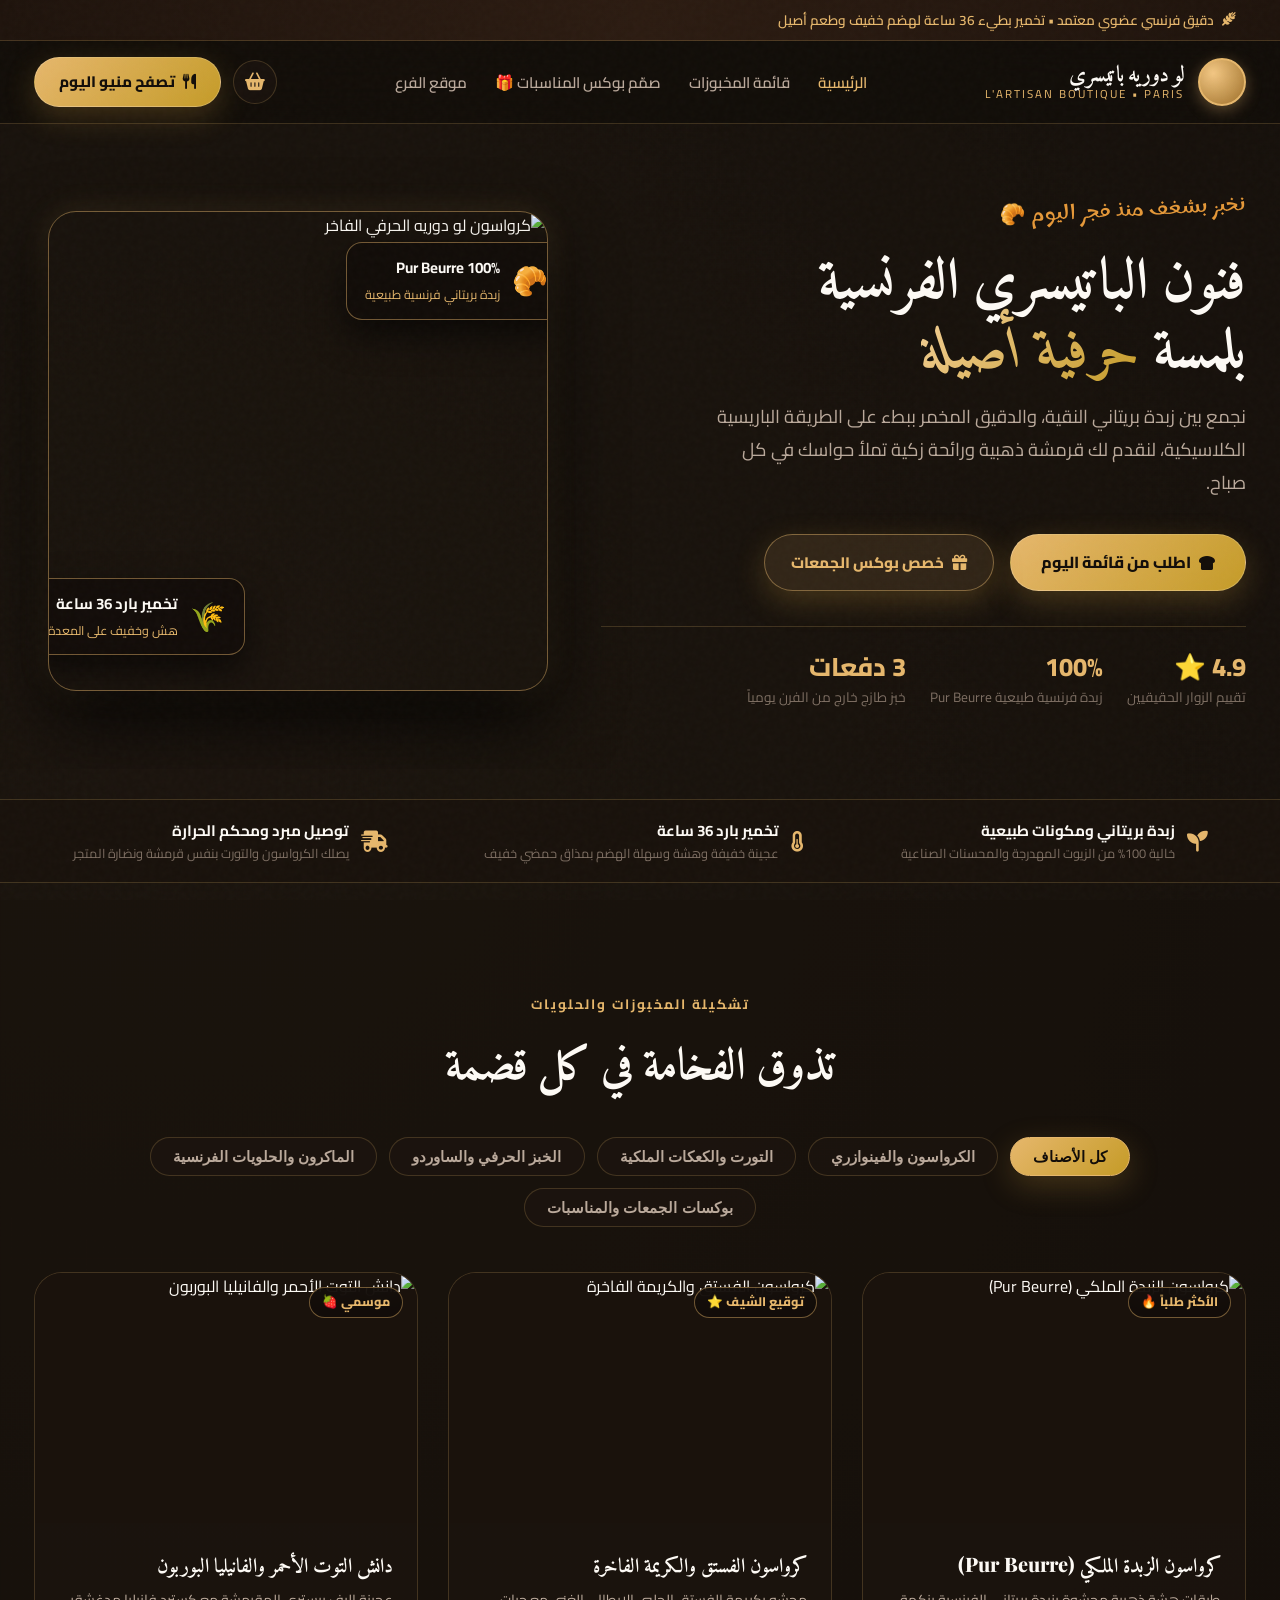
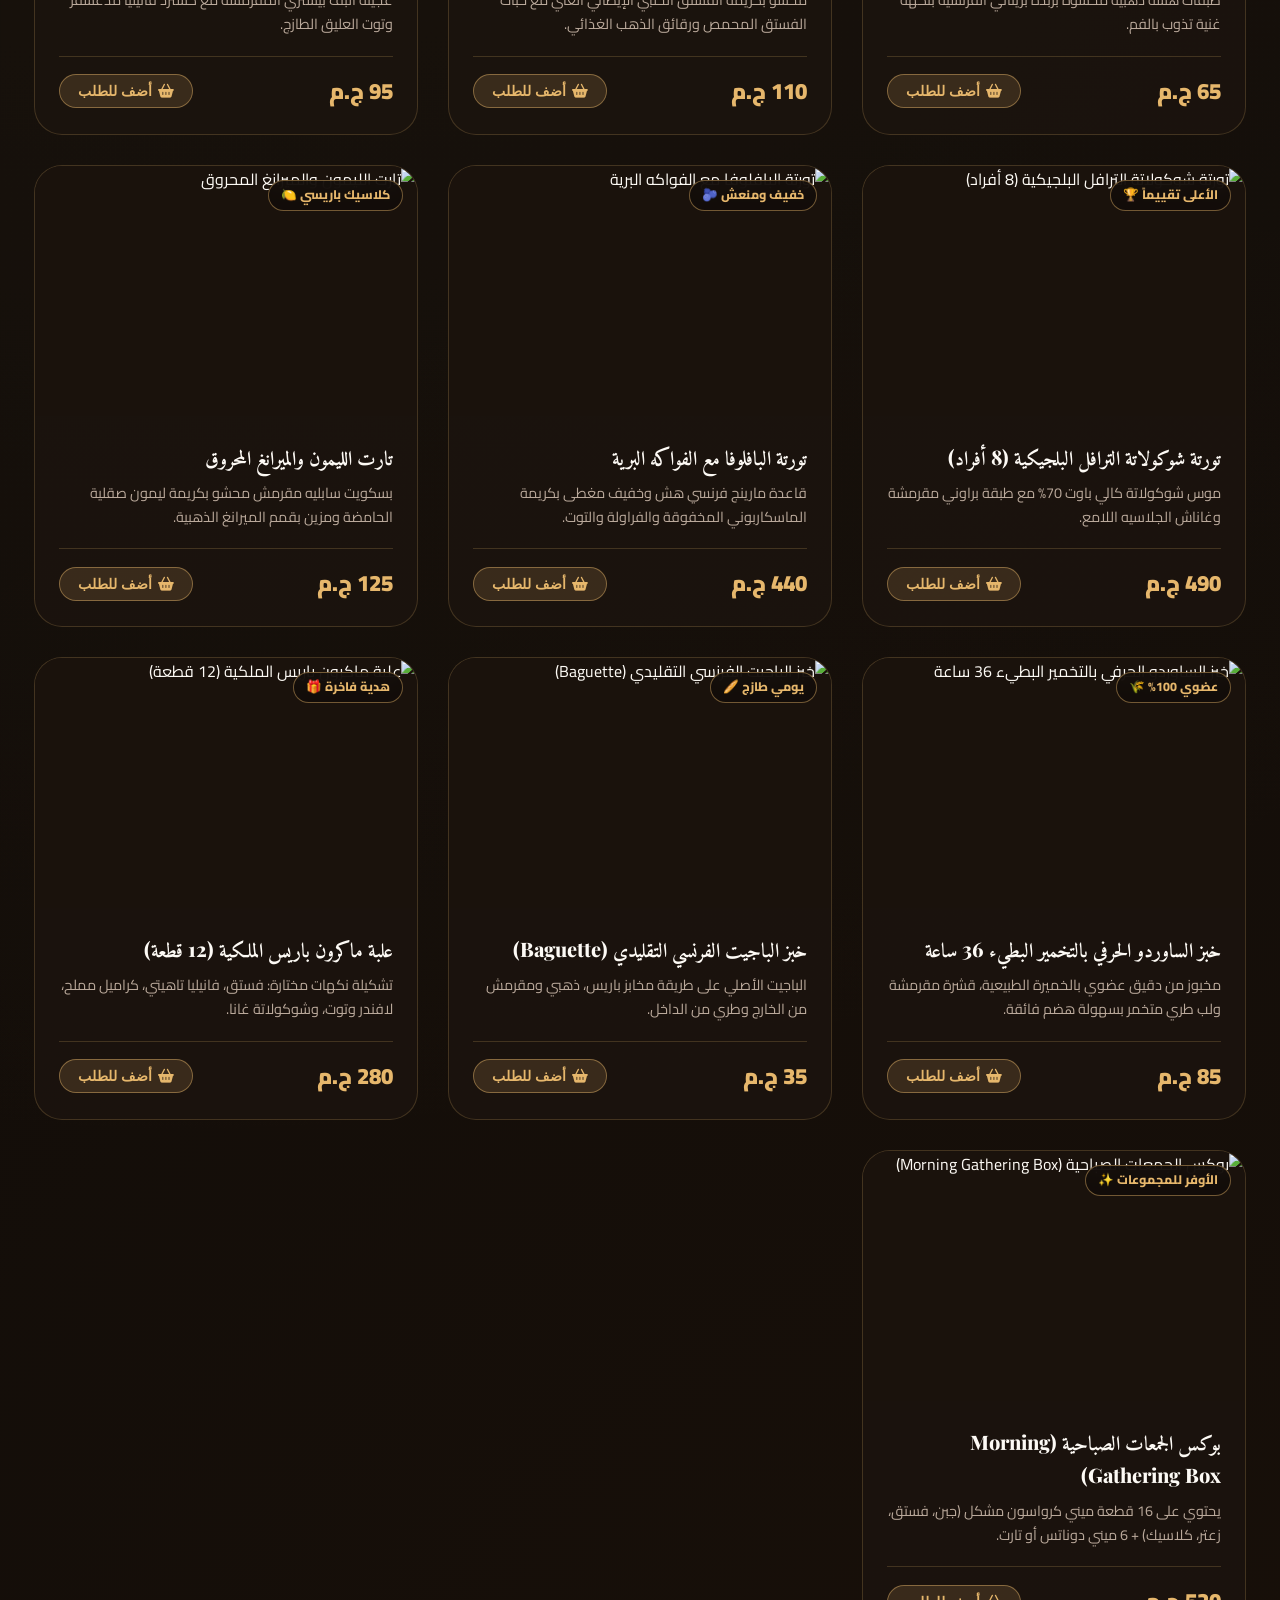
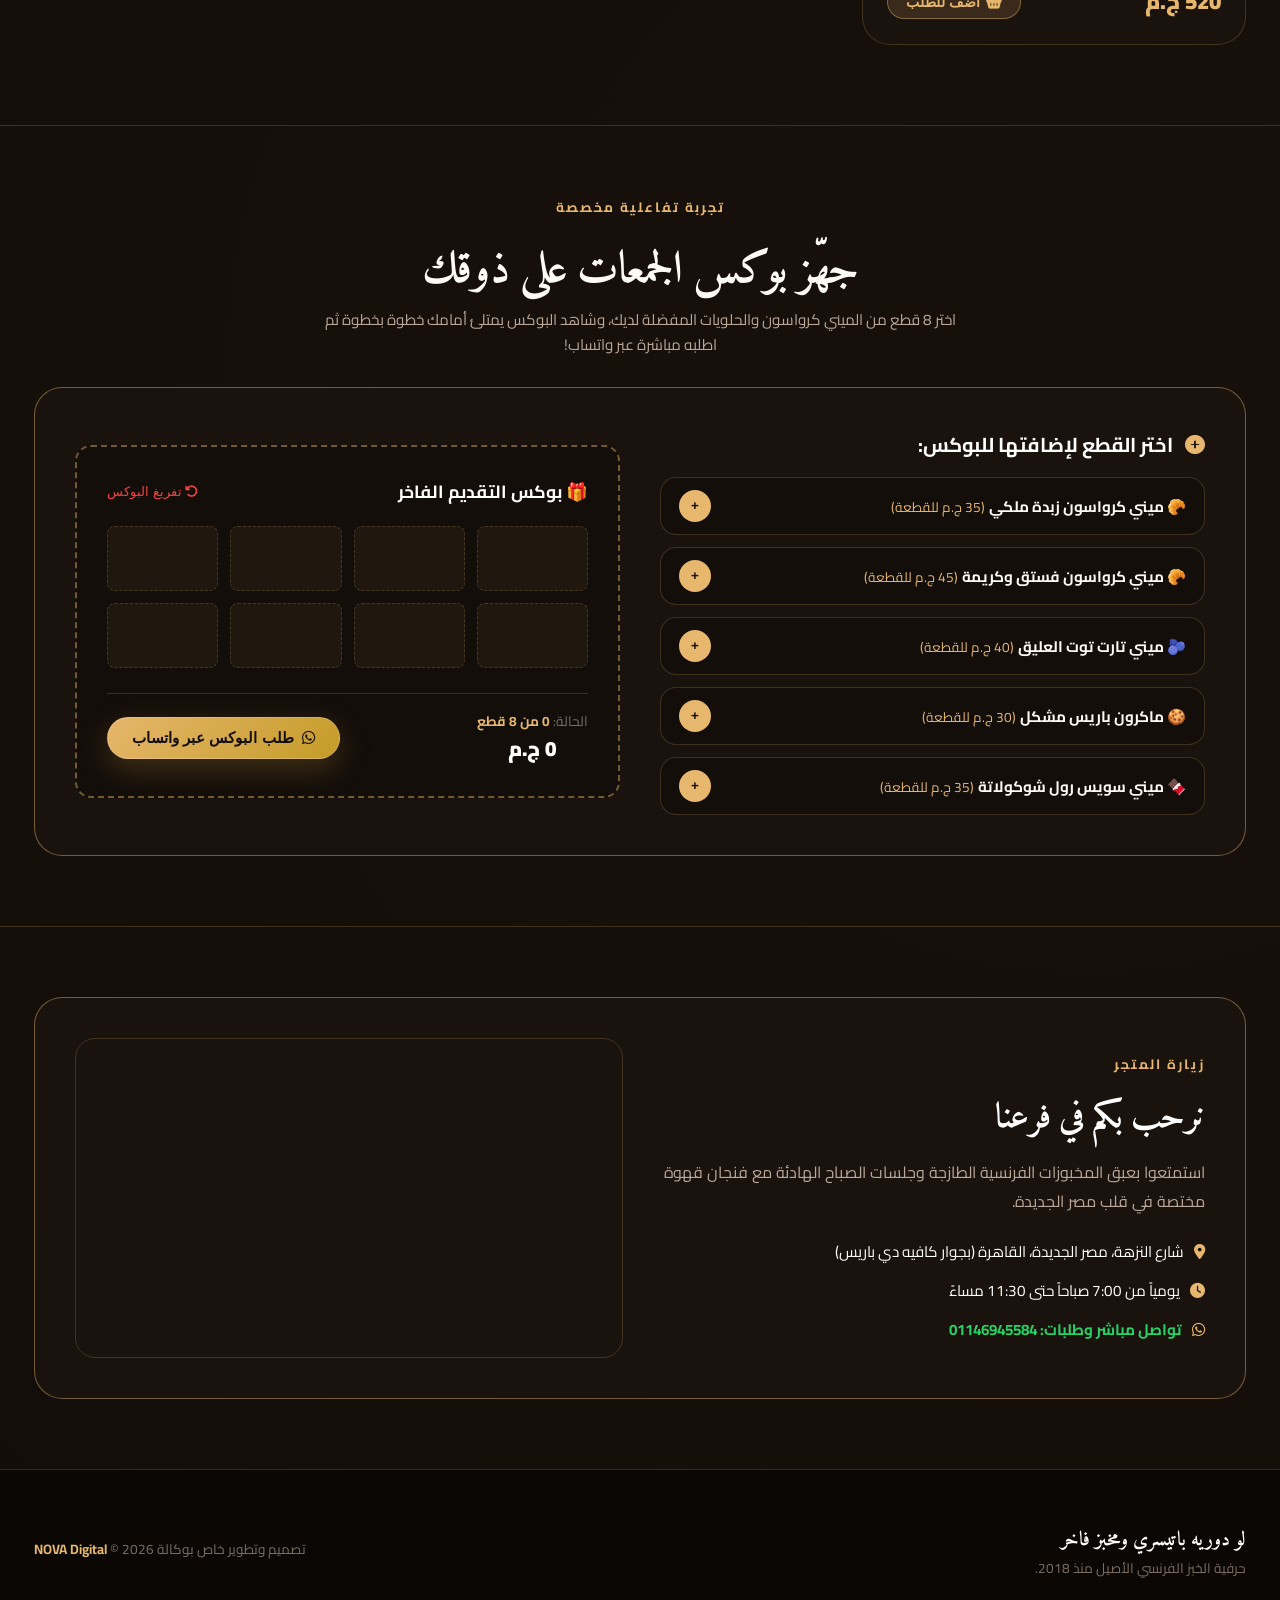
==== commit 44403c46: "feat: replace weird 3d mesh with realistic 3d parallax stage and physical card depth" ====
--- a/01-bakery-patisserie/index.html
+++ b/01-bakery-patisserie/index.html
@@ -3,452 +3,313 @@
 <head>
   <meta charset="UTF-8">
   <meta name="viewport" content="width=device-width, initial-scale=1.0">
-  <title>لو دوريه باتيسري | مخبوزات وحلويات فرنسية فاخرة</title>
-  <meta name="description" content="مخبز وباتيسري حرفي يقدم أرقى أنواع الكرواسون، التورت الملكية، الخبز الحرفي، وبوكسات الجمعات مع إمكانية الطلب المباشر عبر واتساب والتوصيل السريع.">
-  
-  <!-- Favicon -->
+  <title>لو دوريه باتيسري | L'Artisan Bakery & Patisserie Parisienne</title>
+  <meta name="description" content="مخبوزات فرنسية أصيلة، كرواسون بالزبدة الطبيعية وتخمير بطيء 36 ساعة مع تجربة ثلاثية الأبعاد تفاعلية وسلة طلب مباشرة عبر واتساب.">
+  
   <link rel="icon" href="data:image/svg+xml,<svg xmlns=%22http://www.w3.org/2000/svg%22 viewBox=%220%22%200%22%20100%22%20100%22><text y=%22.9em%22 font-size=%2290%22>🥐</text></svg>">
   
-  <!-- Google Fonts: Playfair Display + Cairo + Plus Jakarta Sans -->
+  <!-- خطوط عضوية وطباعية راقية (Playfair Display + Amiri + Cairo + Marhey) -->
   <link rel="preconnect" href="https://fonts.googleapis.com">
   <link rel="preconnect" href="https://fonts.gstatic.com" crossorigin>
-  <link href="https://fonts.googleapis.com/css2?family=Cairo:wght@400;500;600;700;800;900&family=Playfair+Display:ital,wght@0,600;0,800;1,600&family=Plus+Jakarta+Sans:wght@400;600;700&display=swap" rel="stylesheet">
+  <link href="https://fonts.googleapis.com/css2?family=Amiri:ital,wght@0,700;1,400&family=Cairo:wght@400;600;700;800;900&family=Marhey:wght@600;700&family=Playfair+Display:ital,wght@0,600;0,800;1,600&display=swap" rel="stylesheet">
   
   <!-- FontAwesome 6 Free -->
   <link rel="stylesheet" href="https://cdnjs.cloudflare.com/ajax/libs/font-awesome/6.5.1/css/all.min.css">
   
-  <!-- Template Stylesheet -->
+  <!-- Three.js CDN for Real 3D Interactive Canvas -->
+  <script src="https://cdnjs.cloudflare.com/ajax/libs/three.js/r128/three.min.js"></script>
+  
+  <!-- Custom Artisanal Stylesheet -->
   <link rel="stylesheet" href="css/style.css">
 </head>
 <body>
 
-  <!-- شريط العرض العلوي / التوصيل المجاني -->
-  <div class="top-announcement">
+  <!-- شريط الإعلان الحرفي العلوي -->
+  <div class="top-ribbon">
     <div class="container" style="display: flex; justify-content: space-between; align-items: center; width: 100%;">
-      <div class="info-pill">
-        <i class="fa-solid fa-sparkles"></i>
-        <span>توصيل مجاني للطلبات الأكثر من <strong>450 ج.م</strong> لجميع أحياء القاهرة الجديدة ومصر الجديدة!</span>
-      </div>
-      <div class="info-pill" style="display: none; @media(min-width: 768px){display: flex;}">
+      <div class="stamp-pill">
+        <i class="fa-solid fa-wheat-awn"></i>
+        <span>دقيق فرنسي عضوي معتمد • تخمير بطيء 36 ساعة لهضم خفيف وطعم أصيل</span>
+      </div>
+      <div class="stamp-pill" style="display: none; @media(min-width: 768px){display: flex;}">
         <i class="fa-solid fa-clock"></i>
-        <span class="js-contact-hours">يومياً من 7:00 ص حتى 11:30 م</span>
+        <span>الدفعة الأولى تخرج ساخنة يومياً في تمام 7:00 صباحاً</span>
       </div>
     </div>
   </div>
 
-  <!-- الهيدر وشريط التنقل الرئيسي -->
+  <!-- الهيدر والختم الشمعي الفاخر -->
   <header class="site-header">
     <div class="container nav-wrap">
-      <!-- الشعار -->
       <a href="#home" class="brand-logo">
-        <div class="logo-symbol">
-          <i class="fa-solid fa-wheat-awn"></i>
-        </div>
-        <div class="brand-text">
-          <h1 class="js-brand-name">لو دوريه باتيسري</h1>
-          <span>ARTISAN BAKERY & PATISSERIE</span>
+        <div class="wax-seal">
+          <i class="fa-solid fa-croissant"></i>
+        </div>
+        <div class="brand-titles">
+          <h1>لو دوريه باتيسري</h1>
+          <span>L'ARTISAN BOUTIQUE • PARIS</span>
         </div>
       </a>
 
-      <!-- روابط القائمة -->
       <nav>
         <ul class="nav-links">
           <li><a href="#home" class="active">الرئيسية</a></li>
           <li><a href="#menu">قائمة المخبوزات</a></li>
-          <li><a href="#special">بوكسات المناسبات</a></li>
-          <li><a href="#features">لماذا نتميز؟</a></li>
-          <li><a href="#testimonials">آراء العملاء</a></li>
-          <li><a href="#location">الفروع ومواعيد العمل</a></li>
+          <li><a href="#boxBuilder">صمّم بوكس المناسبات 🎁</a></li>
+          <li><a href="#location">موقع الفرع</a></li>
         </ul>
       </nav>
 
-      <!-- إجراءات الهيدر -->
       <div class="nav-actions">
-        <!-- زر فتح السلة -->
-        <button class="cart-trigger-btn" id="cartTriggerBtn" aria-label="سلة الطلبات">
+        <!-- زر السلة -->
+        <button class="cart-icon-btn" id="cartBtn" aria-label="سلة المشتريات">
           <i class="fa-solid fa-basket-shopping"></i>
-          <span class="cart-badge" style="display: none;">0</span>
+          <span class="cart-counter" id="cartCounter" style="display: none;">0</span>
         </button>
 
-        <!-- زر الطلب المباشر واتساب -->
-        <a href="#menu" class="btn-primary">
-          <i class="fa-solid fa-utensils"></i> اطلب الآن
+        <a href="#menu" class="btn-artisanal">
+          <i class="fa-solid fa-utensils"></i> تصفح منيو اليوم
         </a>
-
-        <!-- زر الموبايل منيو -->
-        <button class="mobile-menu-toggle" id="mobileMenuBtn" aria-label="فتح القائمة" onclick="alert('القائمة متاحة عبر التمرير السلس للأقسام')">
-          <i class="fa-solid fa-bars"></i>
-        </button>
       </div>
     </div>
   </header>
 
-  <!-- القسم الرئيسي (Hero Section) -->
-  <section class="hero-section" id="home">
-    <div class="container hero-grid">
-      <!-- النصوص والدعوة للتفاعل -->
-      <div class="hero-content">
-        <div class="hero-badge">
-          <span class="pulse-dot"></span>
-          <span>خبز طازج خارج للتو من الفرن 🥐</span>
-        </div>
-        
-        <h2 class="hero-title">
-          عالم من المخبوزات <br>
-          <span class="highlight">والحلويات الفرنسية الفاخرة</span>
+  <!-- القسم الرئيسي (Hero Section) مع مسرح 3D تفاعلي حقيقي -->
+  <section class="hero-editorial" id="home">
+    <div class="container hero-editorial-grid">
+      <div class="hero-text-side">
+        <span class="hero-handwritten-tag">نخبز بشغف منذ فجر اليوم 🥐</span>
+        <h2 class="hero-heading">
+          فنون الباتيسري الفرنسية <br>
+          بلمسة <em>حرفية أصيلة</em>
         </h2>
-        
-        <p class="hero-desc js-brand-slogan">
-          نخبز يومياً منذ فجر اليوم بحب وإتقان، باستخدام أنقى زبدة فرنسية طبيعية ودقيق مخمر ببطء لـ 36 ساعة لتتذوق قرمشة باريسية حقيقية في كل قضمة.
+        <p class="hero-lead">
+          نجمع بين زبدة بريتاني النقية، والدقيق المخمر ببطء على الطريقة الباريسية الكلاسيكية، لنقدم لك قرمشة ذهبية ورائحة زكية تملأ حواسك في كل صباح.
         </p>
 
-        <div class="hero-cta-group">
-          <a href="#menu" class="btn-primary" style="padding: 14px 28px; font-size: 1.05rem;">
-            <i class="fa-solid fa-bread-slice"></i> تصفح منيو اليوم
+        <div style="display: flex; gap: 16px; flex-wrap: wrap;">
+          <a href="#menu" class="btn-artisanal" style="padding: 14px 30px; font-size: 1rem;">
+            <i class="fa-solid fa-bread-slice"></i> اطلب من قائمة اليوم
           </a>
-          <a href="javascript:void(0)" class="btn-outline js-whatsapp-link" style="padding: 14px 28px;">
-            <i class="fa-brands fa-whatsapp"></i> طلب مباشر سريع
+          <a href="#boxBuilder" class="btn-artisanal" style="background: rgba(230, 183, 108, 0.12); border: 1px solid var(--border-gold); color: var(--gold-leaf); padding: 14px 26px;">
+            <i class="fa-solid fa-gift"></i> خصص بوكس الجمعات
           </a>
         </div>
 
-        <div class="hero-stats">
-          <div class="stat-item">
-            <h4 class="js-brand-rating">4.9 ⭐</h4>
-            <p>تقييم الجودة (<span class="js-brand-reviews">1450+ تقييم</span>)</p>
-          </div>
-          <div class="stat-item">
-            <h4>100%</h4>
-            <p>زبدة بريتاني طبيعية</p>
-          </div>
-          <div class="stat-item">
-            <h4>3 دفعات</h4>
-            <p>خبز طازج يومياً</p>
-          </div>
-        </div>
-      </div>
-
-      <!-- الصورة الاستعراضية مع البادجات الطافية -->
-      <div class="hero-visual">
-        <div class="hero-image-wrap">
-          <img src="https://images.unsplash.com/photo-1555507036-ab1f4038808a?auto=format&fit=crop&w=1000&q=85" alt="كرواسون لو دوريه الملكي">
-        </div>
-
-        <!-- كارت عائم 1 -->
-        <div class="floating-pill top-right">
-          <div class="icon">🥐</div>
-          <div class="text">
-            <strong>كرواسون Pur Beurre</strong>
-            <span>مخبوز بالزبدة الفرنسية 100%</span>
-          </div>
-        </div>
-
-        <!-- كارت عائم 2 -->
-        <div class="floating-pill bottom-left">
-          <div class="icon">🌾</div>
-          <div class="text">
-            <strong>تخمير بطيء 36 ساعة</strong>
-            <span>خفيف على المعدة وسهل الهضم</span>
+        <div class="hero-badge-row">
+          <div class="metric-pill">
+            <strong>4.9 ⭐</strong>
+            <span>تقييم الزوار الحقيقيين</span>
+          </div>
+          <div class="metric-pill">
+            <strong>100%</strong>
+            <span>زبدة فرنسية طبيعية Pur Beurre</span>
+          </div>
+          <div class="metric-pill">
+            <strong>3 دفعات</strong>
+            <span>خبز طازج خارج من الفرن يومياً</span>
+          </div>
+        </div>
+      </div>
+
+      <!-- عرض بصري تفاعلي ثلاثي الأبعاد واقعي وفخم (3D Parallax Visual Stage) -->
+      <div class="hero-3d-visual-wrap" id="heroVisualStage">
+        <div class="parallax-card" id="parallaxCard">
+          <img src="https://images.unsplash.com/photo-1555507036-ab1f4038808a?auto=format&fit=crop&w=1200&q=90" alt="كرواسون لو دوريه الحرفي الفاخر" class="main-croissant-img">
+          
+          <!-- طبقة لمعان ضوئي ديناميكي تتتبع حركة الماوس -->
+          <div class="light-sheen" id="cardSheen"></div>
+          
+          <!-- بادج عائم ثلاثي الأبعاد 1: ختم الزبدة الفرنسية -->
+          <div class="floating-badge badge-top-right">
+            <div class="badge-icon">🥐</div>
+            <div class="badge-text">
+              <strong>Pur Beurre 100%</strong>
+              <span>زبدة بريتاني فرنسية طبيعية</span>
+            </div>
+          </div>
+
+          <!-- بادج عائم ثلاثي الأبعاد 2: وقت الخبز الطازج -->
+          <div class="floating-badge badge-bottom-left">
+            <div class="badge-icon">🌾</div>
+            <div class="badge-text">
+              <strong>تخمير بارد 36 ساعة</strong>
+              <span>هش وخفيف على المعدة</span>
+            </div>
           </div>
         </div>
       </div>
     </div>
   </section>
 
-  <!-- قسم المميزات / لماذا نحن (Features) -->
-  <section class="features-section" id="features">
+  <!-- شريط المكونات والنكهات الحسية -->
+  <div class="sensory-bar">
+    <div class="container sensory-flex">
+      <div class="sensory-item">
+        <i class="fa-solid fa-seedling"></i>
+        <div>
+          <h4>زبدة بريتاني ومكونات طبيعية</h4>
+          <p>خالية 100% من الزيوت المهدرجة والمحسنات الصناعية</p>
+        </div>
+      </div>
+      <div class="sensory-item">
+        <i class="fa-solid fa-temperature-half"></i>
+        <div>
+          <h4>تخمير بارد 36 ساعة</h4>
+          <p>عجينة خفيفة وهشة وسهلة الهضم بمذاق حمضي خفيف</p>
+        </div>
+      </div>
+      <div class="sensory-item">
+        <i class="fa-solid fa-truck-fast"></i>
+        <div>
+          <h4>توصيل مبرد ومحكم الحرارة</h4>
+          <p>يصلك الكرواسون والتورت بنفس قرمشة ونضارة المتجر</p>
+        </div>
+      </div>
+    </div>
+  </div>
+
+  <!-- قائمة المنتجات مع كروت 3D Tilt تفاعلية -->
+  <section class="menu-sec" id="menu">
     <div class="container">
-      <div class="features-grid" id="featuresGrid">
-        <!-- يتم رسمها عبر JavaScript من BAKERY_CONFIG -->
-      </div>
+      <div class="sec-head">
+        <span class="sec-tag">تشكيلة المخبوزات والحلويات</span>
+        <h2 class="sec-title">تذوق الفخامة في كل قضمة</h2>
+      </div>
+
+      <!-- فلاتر الأقسام -->
+      <div class="cat-filters" id="categoryFilters"></div>
+
+      <!-- شبكة الكروت ثلاثية الأبعاد (3D Tilt Cards) -->
+      <div class="products-3d-grid" id="products3dGrid"></div>
     </div>
   </section>
 
-  <!-- قسم المنيو والكتالوج التفاعلي (Menu Catalog) -->
-  <section class="menu-section" id="menu">
+  <!-- باني بوكس المناسبات التفاعلي (Interactive Box Builder) -->
+  <section class="box-builder-sec" id="boxBuilder">
     <div class="container">
-      <div class="section-head">
-        <span class="section-subtitle">تشكيلة المخبوزات والحلويات</span>
-        <h2 class="section-title">منيو طازج صُنع لإسعاد حواسك</h2>
-        <p class="section-desc">اختر ما تفضله من الأصناف، أضفها لسلة الطلب، وأرسل طلبك مباشرة إلى واتساب الفرع بضغطة زر واحدة!</p>
-      </div>
-
-      <!-- أزرار تبويب الأقسام -->
-      <div class="category-tabs-wrap" id="categoryTabs">
-        <!-- يتم ملؤها ديناميكياً -->
-      </div>
-
-      <!-- شبكة المنتجات -->
-      <div class="products-grid" id="productsGrid">
-        <!-- يتم ملؤها ديناميكياً -->
+      <div class="sec-head" style="margin-bottom: 30px;">
+        <span class="sec-tag">تجربة تفاعلية مخصصة</span>
+        <h2 class="sec-title">جهّز بوكس الجمعات على ذوقك</h2>
+        <p style="color: var(--text-muted); font-size: 0.95rem; margin-top: 6px;">
+          اختر 8 قطع من الميني كرواسون والحلويات المفضلة لديك، وشاهد البوكس يمتلئ أمامك خطوة بخطوة ثم اطلبه مباشرة عبر واتساب!
+        </p>
+      </div>
+
+      <div class="builder-wrap">
+        <!-- الخيارات المتاحة للإضافة -->
+        <div>
+          <h3 style="color: #fff; font-size: 1.25rem; margin-bottom: 16px;">
+            <i class="fa-solid fa-plus-circle" style="color: var(--gold-leaf); margin-left: 8px;"></i> اختر القطع لإضافتها للبوكس:
+          </h3>
+          <div class="item-pickers-list" id="boxPickersList"></div>
+        </div>
+
+        <!-- معاينة البوكس التفاعلية الممتلئة -->
+        <div class="box-preview-container">
+          <div style="display: flex; justify-content: space-between; width: 100%; align-items: center;">
+            <strong style="color: #fff; font-size: 1.1rem;">🎁 بوكس التقديم الفاخر</strong>
+            <button onclick="clearCustomBox()" style="color: #ef4444; background: none; border: none; font-size: 0.82rem; cursor: pointer;">
+              <i class="fa-solid fa-rotate-left"></i> تفريغ البوكس
+            </button>
+          </div>
+
+          <!-- الخانات الـ 8 للقطع -->
+          <div class="box-slots-grid" id="boxSlotsGrid"></div>
+
+          <div style="margin-top: 25px; width: 100%; display: flex; justify-content: space-between; align-items: center; border-top: 1px solid var(--border-antique); padding-top: 16px;">
+            <div>
+              <span style="font-size: 0.85rem; color: var(--text-dim); display: block;">الحالة: <strong id="boxItemsCount" style="color: var(--gold-leaf);">0 من 8 قطع</strong></span>
+              <span style="font-size: 1.3rem; font-weight: 900; color: #fff;" id="boxTotalPrice">0 ج.م</span>
+            </div>
+            <button class="btn-artisanal" onclick="orderCustomBoxViaWhatsApp()">
+              <i class="fa-brands fa-whatsapp"></i> طلب البوكس عبر واتساب
+            </button>
+          </div>
+        </div>
       </div>
     </div>
   </section>
 
-  <!-- قسم بوكسات الجمعات والمناسبات (Special Promo Banner) -->
-  <section class="special-promo-section" id="special">
-    <div class="container">
-      <div class="promo-banner">
-        <div class="promo-content">
-          <span class="promo-tag">خيار الشركات والجمعات العائلية 🎁</span>
-          <h2 class="promo-title">بوكسات الفطور والاجتماعات الفاخرة</h2>
-          <p class="promo-text">
-            هل تخطط لإفطار عمل راقٍ أو لجمعة عائلية في نهاية الأسبوع؟ صممنا لكم بوكسات متكاملة تضم تشكيلة ميني كرواسون، ميني تارت، وحلويات فرنسية في تغليف أنيق وجاهز للتقديم مباشرة.
-          </p>
-
-          <ul class="promo-features">
-            <li><i class="fa-solid fa-circle-check"></i> تشكيلة من 16 إلى 32 قطعة ميني بحشوات مالحة وحلوة.</li>
-            <li><i class="fa-solid fa-circle-check"></i> كروت مخصصة لإهداء وتنسيق مناسبات الشركات وأعياد الميلاد.</li>
-            <li><i class="fa-solid fa-circle-check"></i> توصيل في الموعد المحدد بدرجة حرارة مثالية جاهزة للتناول.</li>
-          </ul>
-
-          <div style="display: flex; gap: 15px; flex-wrap: wrap;">
-            <button class="btn-primary" onclick="addToCart('prod-10')">
-              <i class="fa-solid fa-cart-plus"></i> اطلب بوكس الجمعات (520 ج.م)
-            </button>
-            <a href="javascript:void(0)" class="btn-outline js-whatsapp-link">
-              <i class="fa-brands fa-whatsapp"></i> تخصيص بوكس لشركتك
-            </a>
-          </div>
-        </div>
-
-        <div class="promo-image-box">
-          <img src="https://images.unsplash.com/photo-1550617931-e17a7b70dce2?auto=format&fit=crop&w=800&q=80" alt="بوكس الجمعات الفاخر">
-        </div>
+  <!-- موقع الفرع وساعات العمل -->
+  <section class="container" id="location" style="padding: 70px 24px;">
+    <div style="background: var(--bg-card); border: 1px solid var(--border-gold); border-radius: 28px; padding: 40px; display: grid; grid-template-columns: 1fr 1fr; gap: 35px; align-items: center;">
+      <div>
+        <span class="sec-tag">زيارة المتجر</span>
+        <h3 style="font-size: 2.2rem; color: #fff; margin: 8px 0 16px; font-family: var(--font-serif);">نرحب بكم في فرعنا</h3>
+        <p style="color: var(--text-muted); line-height: 1.8; margin-bottom: 24px;">
+          استمتعوا بعبق المخبوزات الفرنسية الطازجة وجلسات الصباح الهادئة مع فنجان قهوة مختصة في قلب مصر الجديدة.
+        </p>
+        <div style="display: flex; flex-direction: column; gap: 14px; font-size: 0.95rem;">
+          <div style="display: flex; gap: 10px; color: var(--gold-leaf); align-items: center;">
+            <i class="fa-solid fa-location-dot"></i>
+            <span style="color: #fff;">شارع النزهة، مصر الجديدة، القاهرة (بجوار كافيه دي باريس)</span>
+          </div>
+          <div style="display: flex; gap: 10px; color: var(--gold-leaf); align-items: center;">
+            <i class="fa-solid fa-clock"></i>
+            <span style="color: #fff;">يومياً من 7:00 صباحاً حتى 11:30 مساءً</span>
+          </div>
+          <div style="display: flex; gap: 10px; color: var(--gold-leaf); align-items: center;">
+            <i class="fa-brands fa-whatsapp"></i>
+            <a href="https://wa.me/201146945584" target="_blank" style="color: #25d366; font-weight: 700; text-decoration: none;">تواصل مباشر وطلبات: 01146945584</a>
+          </div>
+        </div>
+      </div>
+      <div style="border-radius: 20px; overflow: hidden; height: 320px; border: 1px solid var(--border-antique);">
+        <iframe 
+          src="https://www.google.com/maps/embed?pb=!1m18!1m12!1m3!1d110499.76785121287!2d31.3259837!3d30.0886675!2m3!1f0!2f0!3f0!3m2!1i1024!2i768!4f13.1!3m3!1m2!1s0x145815dcc3e4e599%3A0x6c67a22e4d9160ae!2sHeliopolis%2C%20Cairo!5e0!3m2!1sen!2seg!4v1700000000000!5m2!1sen!2seg" 
+          width="100%" height="100%" style="border:0; filter: grayscale(90%) invert(90%);" allowfullscreen="" loading="lazy">
+        </iframe>
       </div>
     </div>
   </section>
 
-  <!-- قسم آراء وتقييمات العملاء (Testimonials) -->
-  <section class="testimonials-section" id="testimonials">
-    <div class="container">
-      <div class="section-head">
-        <span class="section-subtitle">تجارب حقيقية</span>
-        <h2 class="section-title">ماذا يقول عشاق مخبوزاتنا؟</h2>
-        <p class="section-desc">فخورون بثقة أكثر من 1,450 عميل في جودة منتجاتنا وخدمتنا اليومية.</p>
-      </div>
-
-      <div class="testimonials-grid" id="testimonialsGrid">
-        <!-- يتم رسمها ديناميكياً -->
-      </div>
-    </div>
-  </section>
-
-  <!-- قسم الفروع، الموقع، ومواعيد العمل (Location & Hours) -->
-  <section class="location-section" id="location">
-    <div class="container">
-      <div class="location-grid">
-        <div class="location-info">
-          <span class="section-subtitle">تفضل بزيارتنا</span>
-          <h2 class="section-title" style="font-size: 2rem; margin-bottom: 12px;">نرحب بكم يومياً في فرعنا</h2>
-          <p class="section-desc">عيشوا تجربة رائحة الخبز الفرنسي الطازج واستمتعوا بكوب قهوة مختصة في جلستنا الهادئة.</p>
-
-          <div class="info-cards-list">
-            <div class="info-row">
-              <div class="info-icon">
-                <i class="fa-solid fa-location-dot"></i>
-              </div>
-              <div class="info-text">
-                <strong>العنوان والفرع الرئيسي</strong>
-                <p class="js-contact-address">شارع النزهة، مصر الجديدة، القاهرة</p>
-              </div>
-            </div>
-
-            <div class="info-row">
-              <div class="info-icon">
-                <i class="fa-solid fa-clock"></i>
-              </div>
-              <div class="info-text">
-                <strong>ساعات العمل والاستقبال</strong>
-                <p class="js-contact-hours">يومياً من 7:00 صباحاً حتى 11:30 مساءً</p>
-              </div>
-            </div>
-
-            <div class="info-row">
-              <div class="info-icon">
-                <i class="fa-solid fa-phone"></i>
-              </div>
-              <div class="info-text">
-                <strong>الهاتف والاستفسارات</strong>
-                <p><a href="tel:+201000000000" class="js-contact-phone">+20 100 000 0000</a></p>
-              </div>
-            </div>
-
-            <div class="info-row">
-              <div class="info-icon">
-                <i class="fa-brands fa-whatsapp"></i>
-              </div>
-              <div class="info-text">
-                <strong>خدمة الطلبات السريعة والتوصيل</strong>
-                <p><a href="javascript:void(0)" class="js-whatsapp-link" style="color: #25d366; font-weight: 700;">دردشة مباشرة عبر واتساب</a></p>
-              </div>
-            </div>
-          </div>
-        </div>
-
-        <!-- خريطة توضيحية -->
-        <div class="map-container">
-          <iframe 
-            src="https://www.google.com/maps/embed?pb=!1m18!1m12!1m3!1d110499.76785121287!2d31.3259837!3d30.0886675!2m3!1f0!2f0!3f0!3m2!1i1024!2i768!4f13.1!3m3!1m2!1s0x145815dcc3e4e599%3A0x6c67a22e4d9160ae!2sHeliopolis%2C%20Al%20Matariyyah%2C%20Cairo%20Governorate!5e0!3m2!1sen!2seg!4v1700000000000!5m2!1sen!2seg" 
-            loading="lazy" 
-            title="موقع مخبز لو دوريه">
-          </iframe>
-        </div>
-      </div>
-    </div>
-  </section>
-
-  <!-- الفوتر (Footer) -->
-  <footer class="site-footer">
-    <div class="container">
-      <div class="footer-grid">
-        <div class="footer-col">
-          <div class="brand-logo" style="margin-bottom: 16px;">
-            <div class="logo-symbol">
-              <i class="fa-solid fa-wheat-awn"></i>
-            </div>
-            <div class="brand-text">
-              <h2 style="font-size: 1.2rem; color: #fff;" class="js-brand-name">لو دوريه باتيسري</h2>
-              <span style="font-size: 0.72rem; color: var(--primary-gold);">ARTISAN BAKERY</span>
-            </div>
-          </div>
-          <p>
-            نجمع بين شغف التقاليد الفرنسية في الخبز الحرفي وبين أحدث تقنيات الضيافة لنقدم لكم تجربة لا تُنسى في كل زيارة وكل قطعة تطلبونها.
-          </p>
-          <div class="social-links">
-            <a href="#" class="social-btn" aria-label="Instagram"><i class="fa-brands fa-instagram"></i></a>
-            <a href="#" class="social-btn" aria-label="Facebook"><i class="fa-brands fa-facebook-f"></i></a>
-            <a href="#" class="social-btn" aria-label="TikTok"><i class="fa-brands fa-tiktok"></i></a>
-            <a href="javascript:void(0)" class="social-btn js-whatsapp-link" aria-label="WhatsApp"><i class="fa-brands fa-whatsapp"></i></a>
-          </div>
-        </div>
-
-        <div class="footer-col">
-          <h4>روابط سريعة</h4>
-          <ul class="footer-links">
-            <li><a href="#home">الصفحة الرئيسية</a></li>
-            <li><a href="#menu">منيو الكرواسون والمخبوزات</a></li>
-            <li><a href="#special">بوكسات الجمعات والشركات</a></li>
-            <li><a href="#features">معايير الجودة الفرنسية</a></li>
-            <li><a href="#location">أوقات العمل والفروع</a></li>
-          </ul>
-        </div>
-
-        <div class="footer-col">
-          <h4>الأصناف الأكثر طلباً</h4>
-          <ul class="footer-links">
-            <li><a href="#menu">كرواسون الزبدة الملكي</a></li>
-            <li><a href="#menu">كرواسون الفستق والكريمة</a></li>
-            <li><a href="#menu">تورتة شوكولاتة الترافل</a></li>
-            <li><a href="#menu">خبز الساوردو الحرفي</a></li>
-            <li><a href="#menu">علبة ماكرون باريس الملكية</a></li>
-          </ul>
-        </div>
-
-        <div class="footer-col">
-          <h4>معلومات القالب</h4>
-          <div class="template-badge">
-            <strong>قالب ويب جاهز للتخصيص ⚡</strong>
-            <p style="margin-bottom: 8px;">مبني خصيصاً للمخابز، الباتيسري، ومحلات الحلويات لتمكينهم من استلام الطلبات عبر واتساب بدون عمولات تطبيقات التوصيل.</p>
-            <span style="font-size: 0.75rem; color: var(--primary-gold);">من تصميم وتطوير: NOVA Digital</span>
-          </div>
-        </div>
-      </div>
-
-      <div class="footer-bottom">
-        <div>
-          جميع الحقوق محفوظة &copy; <span id="currentYear">2026</span> <strong class="js-brand-name">لو دوريه باتيسري</strong>.
-        </div>
-        <div>
-          تصميم وبرمجة متقدمة بواسطة <a href="#">NOVA Digital Solutions</a>
-        </div>
+  <!-- الفوتر -->
+  <footer style="background: #0a0705; border-top: 1px solid var(--border-antique); padding: 50px 0 25px;">
+    <div class="container" style="display: flex; justify-content: space-between; align-items: center; flex-wrap: wrap; gap: 20px;">
+      <div>
+        <h4 style="color: #fff; font-family: var(--font-serif); font-size: 1.25rem;">لو دوريه باتيسري ومخبز فاخر</h4>
+        <p style="color: var(--text-dim); font-size: 0.85rem; margin-top: 4px;">حرفية الخبز الفرنسي الأصيل منذ 2018.</p>
+      </div>
+      <div style="font-size: 0.85rem; color: var(--text-dim);">
+        تصميم وتطوير خاص بوكالة <strong style="color: var(--gold-leaf);">NOVA Digital</strong> &copy; 2026
       </div>
     </div>
   </footer>
 
-  <!-- السلة المنزلقة وطلب الواتساب (Slide-out Cart Drawer) -->
-  <div class="cart-drawer-overlay" id="cartDrawerOverlay">
-    <aside class="cart-drawer" aria-label="سلة المشتريات">
-      <div class="cart-header">
-        <h3><i class="fa-solid fa-basket-shopping" style="color: var(--primary-gold);"></i> سلة طلبك</h3>
-        <button class="close-cart-btn" id="closeCartBtn" aria-label="إغلاق السلة">
+  <!-- السلة المنزلقة -->
+  <div class="cart-overlay" id="cartOverlay">
+    <div class="cart-panel">
+      <div class="cart-head">
+        <h3 style="color: #fff; font-size: 1.2rem; display: flex; align-items: center; gap: 8px;">
+          <i class="fa-solid fa-basket-shopping" style="color: var(--gold-leaf);"></i> سلة طلباتك
+        </h3>
+        <button id="closeCartBtn" style="background: none; border: none; color: #fff; font-size: 1.2rem; cursor: pointer;">
           <i class="fa-solid fa-xmark"></i>
         </button>
       </div>
 
-      <!-- قائمة الأصناف في السلة -->
-      <div class="cart-items-body" id="cartItemsList">
-        <!-- يتم رسمها ديناميكياً بواسطة JavaScript -->
-      </div>
-
-      <!-- تفاصيل الإجمالي وإنهاء الطلب -->
-      <div class="cart-footer">
-        <div class="cart-summary-line">
-          <span>المجموع الفرعي:</span>
-          <span id="cartSubtotal">0 ج.م</span>
-        </div>
-        <div class="cart-summary-line">
-          <span>التوصيل:</span>
-          <span id="cartDelivery">0 ج.م</span>
-        </div>
-        <div class="cart-summary-total">
-          <span>الإجمالي النهائي:</span>
-          <span id="cartTotal">0 ج.م</span>
-        </div>
-
-        <!-- حقول بيانات العميل للتوصيل -->
-        <div class="order-options">
-          <select id="orderMethod">
-            <option value="توصيل">🛵 توصيل للمنزل أو العمل</option>
-            <option value="استلام من الفرع">🏪 استلام مباشر من الفرع</option>
-          </select>
-          <input type="text" id="customerName" placeholder="الاسم الكريم (مطلوب)" required>
-          <input type="text" id="customerAddress" placeholder="العنوان بالتفصيل (اسم الشارع، العمارة، الشقة)">
-          <input type="text" id="orderNotes" placeholder="ملاحظات خاصة للطلب (اختياري)">
-        </div>
-
-        <button class="btn-whatsapp-order" onclick="checkoutViaWhatsApp()">
+      <div class="cart-items-wrap" id="cartItemsList"></div>
+
+      <div class="cart-foot">
+        <div style="display: flex; justify-content: space-between; color: #fff; font-size: 1.2rem; font-weight: 800; margin-bottom: 16px;">
+          <span>الإجمالي:</span>
+          <span id="cartTotal" style="color: var(--gold-leaf);">0 ج.م</span>
+        </div>
+
+        <div style="display: flex; flex-direction: column; gap: 10px; margin-bottom: 14px;">
+          <input type="text" id="clientNameInput" placeholder="الاسم الكريم" style="background: #1f1610; border: 1px solid var(--border-antique); color: #fff; padding: 10px 14px; border-radius: 8px; font-family: inherit;">
+          <input type="text" id="clientAddressInput" placeholder="العنوان بالتفصيل" style="background: #1f1610; border: 1px solid var(--border-antique); color: #fff; padding: 10px 14px; border-radius: 8px; font-family: inherit;">
+        </div>
+
+        <button class="btn-checkout-wa" onclick="checkoutWhatsApp()">
           <i class="fa-brands fa-whatsapp" style="font-size: 1.3rem;"></i> تأكيد الطلب عبر واتساب
         </button>
       </div>
-    </aside>
+    </div>
   </div>
 
-  <!-- مودال المعاينة السريعة للمنتج (Quick View Modal) -->
-  <div class="modal-overlay" id="quickViewModal">
-    <div class="modal-card">
-      <button class="modal-close" onclick="closeQuickView()" aria-label="إغلاق">
-        <i class="fa-solid fa-xmark"></i>
-      </button>
-      <img src="" id="modalImg" class="modal-img" alt="صورة المنتج">
-      <div class="modal-body">
-        <div>
-          <h3 id="modalTitle" style="font-size: 1.35rem; color: var(--accent-cream); margin-bottom: 10px;"></h3>
-          <p id="modalDesc" style="font-size: 0.92rem; color: var(--text-muted); line-height: 1.7; margin-bottom: 16px;"></p>
-          <div id="modalAllergens" style="margin-bottom: 20px;"></div>
-        </div>
-        <div>
-          <div style="display: flex; justify-content: space-between; align-items: center; margin-bottom: 18px;">
-            <span style="font-size: 0.9rem; color: var(--text-muted);">السعر:</span>
-            <span id="modalPrice" style="font-size: 1.4rem; font-weight: 800; color: var(--primary-gold);"></span>
-          </div>
-          <button class="btn-primary" id="modalAddBtn" style="width: 100%; justify-content: center;">
-            <i class="fa-solid fa-basket-shopping"></i> أضف للطلب
-          </button>
-        </div>
-      </div>
-    </div>
-  </div>
-
-  <!-- زر واتساب طافي للاستفسارات السريعة -->
-  <a href="javascript:void(0)" class="floating-whatsapp-btn js-whatsapp-link" aria-label="تواصل واتساب مباشر">
-    <i class="fa-brands fa-whatsapp"></i>
-  </a>
-
-  <!-- JavaScript Scripts -->
   <script src="js/data.js"></script>
   <script src="js/app.js"></script>
-  <script>
-    document.getElementById('currentYear').textContent = new Date().getFullYear();
-  </script>
 </body>
 </html>
--- a/01-bakery-patisserie/css/style.css
+++ b/01-bakery-patisserie/css/style.css
@@ -1,45 +1,43 @@
 /* ==========================================================================
-   Le Doré Artisan Bakery & Patisserie — Stylesheet
-   Designed for NOVA Digital Template Showcase
+   Le Doré Artisan Bakery — Human-Crafted Editorial & 3D Interactive Design
+   Bespoke, Anti-AI Aesthetic with Artisanal Textures and Micro-Interactions
    ========================================================================== */
 
 :root {
-  --font-arabic: 'Cairo', 'Tajawal', system-ui, sans-serif;
-  --font-heading: 'Playfair Display', 'Cairo', serif;
+  --font-arabic: 'Cairo', system-ui, sans-serif;
+  --font-serif: 'Playfair Display', 'Amiri', serif;
+  --font-hand: 'Marhey', cursive;
   
-  /* Color Palette: Warm luxury artisanal aesthetic */
-  --bg-primary: #120e0b;
-  --bg-secondary: #1a1511;
-  --bg-card: rgba(35, 28, 22, 0.7);
-  --bg-card-hover: rgba(48, 38, 29, 0.9);
-  --bg-glass: rgba(26, 21, 17, 0.75);
+  /* Natural Luxury Palette: Warm French Butter, Espresso Roast, Gold Leaf */
+  --bg-dark: #120d09;
+  --bg-warm-espresso: #1a130e;
+  --bg-card: rgba(28, 20, 15, 0.75);
+  --bg-parchment: #fcf9f2;
   
-  --primary-gold: #e5b267;
-  --primary-gold-hover: #f3c783;
-  --primary-glow: rgba(229, 178, 103, 0.25);
+  --gold-leaf: #e6b76c;
+  --gold-warm: #c59b27;
+  --gold-amber: #e59838;
+  --copper-rust: #b45309;
+  --accent-crimson: #881337;
   
-  --accent-terracotta: #c85a32;
-  --accent-cream: #faf5eb;
-  --text-main: #f5ede2;
-  --text-muted: #b9aba0;
-  --text-dim: #7f7064;
+  --text-parchment: #fdfaf5;
+  --text-muted: #baa99b;
+  --text-dim: #7d6e62;
   
-  --border-subtle: rgba(229, 178, 103, 0.15);
-  --border-highlight: rgba(229, 178, 103, 0.4);
+  --border-antique: rgba(230, 183, 108, 0.2);
+  --border-gold: rgba(230, 183, 108, 0.45);
   
   --radius-sm: 8px;
-  --radius-md: 14px;
-  --radius-lg: 22px;
+  --radius-md: 16px;
+  --radius-lg: 28px;
   --radius-full: 9999px;
   
-  --shadow-sm: 0 4px 12px rgba(0, 0, 0, 0.25);
-  --shadow-md: 0 10px 30px rgba(0, 0, 0, 0.35);
-  --shadow-gold: 0 10px 25px rgba(229, 178, 103, 0.2);
-  
-  --transition: all 0.3s cubic-bezier(0.16, 1, 0.3, 1);
-}
-
-/* Base & Reset */
+  --shadow-organic: 0 15px 35px rgba(0, 0, 0, 0.5);
+  --shadow-gold: 0 10px 30px rgba(200, 150, 60, 0.25);
+  --transition: all 0.35s cubic-bezier(0.16, 1, 0.3, 1);
+}
+
+/* Base & Noise Texture */
 * {
   margin: 0;
   padding: 0;
@@ -49,93 +47,72 @@
 html {
   scroll-behavior: smooth;
   font-family: var(--font-arabic);
-  background-color: var(--bg-primary);
-  color: var(--text-main);
+  background-color: var(--bg-dark);
+  color: var(--text-parchment);
   direction: rtl;
 }
 
 body {
   overflow-x: hidden;
-  line-height: 1.6;
+  line-height: 1.65;
   background-image: 
-    radial-gradient(circle at 15% 10%, rgba(229, 178, 103, 0.05) 0%, transparent 45%),
-    radial-gradient(circle at 85% 60%, rgba(200, 90, 50, 0.05) 0%, transparent 50%);
-  background-attachment: fixed;
-}
-
-img {
-  max-width: 100%;
-  height: auto;
-  display: block;
-}
-
-a {
-  text-decoration: none;
-  color: inherit;
-  transition: var(--transition);
-}
-
-button {
-  font-family: inherit;
-  cursor: pointer;
-  border: none;
-  outline: none;
-  background: none;
-  transition: var(--transition);
+    radial-gradient(circle at 15% 15%, rgba(230, 183, 108, 0.04) 0%, transparent 50%),
+    radial-gradient(circle at 85% 75%, rgba(180, 83, 9, 0.04) 0%, transparent 50%);
+  position: relative;
+}
+
+/* Subtle Film Grain Texture Overlay for Non-AI Print Aesthetic */
+body::before {
+  content: '';
+  position: fixed;
+  inset: 0;
+  background-image: url("data:image/svg+xml,%3Csvg viewBox='0 0 200 200' xmlns='http://www.w3.org/2000/svg'%3E%3Cfilter id='noiseFilter'%3E%3CfeTurbulence type='fractalNoise' baseFrequency='0.8' numOctaves='3' stitchTiles='stitch'/%3E%3C/filter%3E%3Crect width='100%25' height='100%25' filter='url(%23noiseFilter)' opacity='0.025'/%3E%3C/svg%3E");
+  pointer-events: none;
+  z-index: 999;
 }
 
 .container {
-  width: 100%;
-  max-width: 1240px;
+  max-width: 1260px;
   margin: 0 auto;
-  padding: 0 20px;
-}
-
-/* ==========================================================================
-   Top Banner & Announcement
-   ========================================================================== */
-.top-announcement {
-  background: linear-gradient(90deg, #2b1810, #3d2417, #2b1810);
-  border-bottom: 1px solid var(--border-subtle);
-  padding: 8px 16px;
+  padding: 0 24px;
+}
+
+/* Top Announcement */
+.top-ribbon {
+  background: linear-gradient(90deg, #1e130c, #2b1b11, #1e130c);
+  border-bottom: 1px solid var(--border-antique);
+  padding: 9px 20px;
   font-size: 0.85rem;
-  color: var(--primary-gold);
+  color: var(--gold-leaf);
   display: flex;
   justify-content: space-between;
   align-items: center;
 }
 
-.top-announcement .info-pill {
-  display: flex;
+.stamp-pill {
+  display: inline-flex;
   align-items: center;
   gap: 8px;
-}
-
-.top-announcement a {
-  color: #fff;
-  text-decoration: underline;
-  margin-right: 6px;
-}
-
-/* ==========================================================================
-   Header & Navigation
-   ========================================================================== */
+  font-weight: 600;
+}
+
+/* Header */
 .site-header {
   position: sticky;
   top: 0;
   z-index: 100;
-  background: var(--bg-glass);
-  backdrop-filter: blur(16px);
-  -webkit-backdrop-filter: blur(16px);
-  border-bottom: 1px solid var(--border-subtle);
-  padding: 14px 0;
+  background: rgba(18, 13, 9, 0.88);
+  backdrop-filter: blur(18px);
+  -webkit-backdrop-filter: blur(18px);
+  border-bottom: 1px solid var(--border-antique);
+  padding: 16px 0;
   transition: var(--transition);
 }
 
 .site-header.scrolled {
-  padding: 10px 0;
-  background: rgba(18, 14, 11, 0.95);
-  box-shadow: var(--shadow-sm);
+  padding: 12px 0;
+  background: rgba(18, 13, 9, 0.98);
+  box-shadow: var(--shadow-organic);
 }
 
 .nav-wrap {
@@ -144,73 +121,69 @@
   align-items: center;
 }
 
+/* Logo with Wax Seal Style */
 .brand-logo {
   display: flex;
   align-items: center;
-  gap: 12px;
-}
-
-.logo-symbol {
-  width: 44px;
-  height: 44px;
-  border-radius: var(--radius-md);
-  background: linear-gradient(135deg, var(--primary-gold), #8f5c1d);
+  gap: 14px;
+  text-decoration: none;
+}
+
+.wax-seal {
+  width: 48px;
+  height: 48px;
+  border-radius: 50%;
+  background: radial-gradient(circle at 30% 30%, #f3c783, #9e6f28);
+  border: 2px solid #e6b76c;
   display: flex;
   align-items: center;
   justify-content: center;
   font-size: 1.4rem;
-  color: #120e0b;
-  box-shadow: var(--shadow-gold);
-}
-
-.brand-text h1 {
-  font-size: 1.25rem;
-  font-weight: 700;
-  color: var(--accent-cream);
-  letter-spacing: -0.3px;
-  line-height: 1.2;
-}
-
-.brand-text span {
-  font-size: 0.75rem;
-  color: var(--primary-gold);
+  color: #1a130e;
+  box-shadow: 0 4px 15px rgba(230, 183, 108, 0.35);
+  position: relative;
+  transition: transform 0.4s ease;
+}
+
+.brand-logo:hover .wax-seal {
+  transform: rotate(15deg) scale(1.05);
+}
+
+.brand-titles h1 {
+  font-family: var(--font-serif);
+  font-size: 1.4rem;
+  font-weight: 800;
+  color: var(--text-parchment);
+  line-height: 1.1;
+  letter-spacing: -0.5px;
+}
+
+.brand-titles span {
+  font-size: 0.72rem;
+  color: var(--gold-leaf);
+  letter-spacing: 2px;
+  text-transform: uppercase;
   display: block;
 }
 
 .nav-links {
   display: flex;
-  align-items: center;
   gap: 28px;
   list-style: none;
 }
 
 .nav-links a {
+  color: var(--text-muted);
+  text-decoration: none;
   font-size: 0.95rem;
-  font-weight: 500;
-  color: var(--text-muted);
-  position: relative;
-  padding: 4px 0;
+  font-weight: 600;
+  transition: var(--transition);
+  position: relative;
 }
 
 .nav-links a:hover,
 .nav-links a.active {
-  color: var(--primary-gold);
-}
-
-.nav-links a::after {
-  content: '';
-  position: absolute;
-  bottom: 0;
-  right: 0;
-  width: 0%;
-  height: 2px;
-  background: var(--primary-gold);
-  transition: var(--transition);
-}
-
-.nav-links a:hover::after,
-.nav-links a.active::after {
-  width: 100%;
+  color: var(--gold-leaf);
 }
 
 .nav-actions {
@@ -219,144 +192,109 @@
   gap: 12px;
 }
 
-.cart-trigger-btn {
-  position: relative;
-  width: 42px;
-  height: 42px;
-  border-radius: var(--radius-md);
-  background: var(--bg-card);
-  border: 1px solid var(--border-subtle);
-  color: var(--primary-gold);
-  font-size: 1.1rem;
-  display: flex;
-  align-items: center;
-  justify-content: center;
-}
-
-.cart-trigger-btn:hover {
-  background: var(--bg-card-hover);
-  border-color: var(--primary-gold);
-  transform: translateY(-2px);
-}
-
-.cart-badge {
-  position: absolute;
-  top: -4px;
-  left: -4px;
-  background: var(--accent-terracotta);
-  color: #fff;
-  font-size: 0.7rem;
-  font-weight: 700;
-  width: 18px;
-  height: 18px;
-  border-radius: 50%;
-  display: flex;
-  align-items: center;
-  justify-content: center;
-}
-
-.btn-primary {
+.btn-artisanal {
   display: inline-flex;
   align-items: center;
   gap: 8px;
-  background: linear-gradient(135deg, var(--primary-gold), #b87b28);
-  color: #120e0b;
-  font-weight: 700;
-  padding: 10px 22px;
+  background: linear-gradient(135deg, var(--gold-leaf), var(--gold-warm));
+  color: #120d09;
+  font-weight: 800;
+  padding: 11px 24px;
   border-radius: var(--radius-full);
   font-size: 0.95rem;
   box-shadow: var(--shadow-gold);
+  border: 1px solid rgba(255, 255, 255, 0.2);
+  cursor: pointer;
+  text-decoration: none;
   transition: var(--transition);
 }
 
-.btn-primary:hover {
+.btn-artisanal:hover {
   transform: translateY(-2px);
-  box-shadow: 0 12px 30px rgba(229, 178, 103, 0.4);
-  background: linear-gradient(135deg, var(--primary-gold-hover), #ca8930);
-}
-
-.btn-outline {
-  display: inline-flex;
-  align-items: center;
-  gap: 8px;
-  border: 1px solid var(--border-highlight);
-  background: rgba(229, 178, 103, 0.05);
-  color: var(--primary-gold);
-  padding: 10px 22px;
-  border-radius: var(--radius-full);
-  font-size: 0.95rem;
-  font-weight: 600;
-}
-
-.btn-outline:hover {
-  background: rgba(229, 178, 103, 0.15);
-  border-color: var(--primary-gold);
+  box-shadow: 0 12px 30px rgba(230, 183, 108, 0.4);
+}
+
+.cart-icon-btn {
+  width: 44px;
+  height: 44px;
+  border-radius: 50%;
+  background: var(--bg-card);
+  border: 1px solid var(--border-antique);
+  color: var(--gold-leaf);
+  font-size: 1.1rem;
+  display: flex;
+  align-items: center;
+  justify-content: center;
+  position: relative;
+  cursor: pointer;
+  transition: var(--transition);
+}
+
+.cart-icon-btn:hover {
+  border-color: var(--gold-leaf);
   transform: translateY(-2px);
 }
 
-.mobile-menu-toggle {
-  display: none;
-  font-size: 1.4rem;
-  color: var(--primary-gold);
-  background: var(--bg-card);
-  padding: 8px 12px;
-  border-radius: var(--radius-sm);
-  border: 1px solid var(--border-subtle);
+.cart-counter {
+  position: absolute;
+  top: -3px;
+  left: -3px;
+  background: #c2410c;
+  color: #fff;
+  font-size: 0.72rem;
+  font-weight: 800;
+  width: 20px;
+  height: 20px;
+  border-radius: 50%;
+  display: flex;
+  align-items: center;
+  justify-content: center;
+  border: 2px solid #120d09;
 }
 
 /* ==========================================================================
-   Hero Section
+   HERO SECTION with 3D INTERACTIVE CANVAS
    ========================================================================== */
-.hero-section {
-  position: relative;
-  padding: 80px 0 60px;
+.hero-editorial {
+  position: relative;
+  padding: 70px 0 60px;
   overflow: hidden;
 }
 
-.hero-grid {
+.hero-editorial-grid {
   display: grid;
-  grid-template-columns: 1.15fr 0.85fr;
-  align-items: center;
-  gap: 50px;
-}
-
-.hero-badge {
-  display: inline-flex;
-  align-items: center;
-  gap: 8px;
-  background: rgba(229, 178, 103, 0.12);
-  border: 1px solid var(--border-highlight);
-  color: var(--primary-gold);
-  padding: 6px 16px;
-  border-radius: var(--radius-full);
-  font-size: 0.85rem;
-  font-weight: 600;
-  margin-bottom: 20px;
-}
-
-.hero-badge .pulse-dot {
-  width: 8px;
-  height: 8px;
-  border-radius: 50%;
-  background: #34d399;
-  box-shadow: 0 0 10px #34d399;
-}
-
-.hero-title {
-  font-size: 3.2rem;
-  font-weight: 800;
+  grid-template-columns: 1.1fr 0.9fr;
+  align-items: center;
+  gap: 40px;
+}
+
+.hero-handwritten-tag {
+  font-family: var(--font-hand);
+  color: var(--gold-amber);
+  font-size: 1.3rem;
+  display: inline-block;
+  margin-bottom: 12px;
+  transform: rotate(-3deg);
+}
+
+.hero-heading {
+  font-family: var(--font-serif);
+  font-size: 3.6rem;
+  font-weight: 900;
   line-height: 1.2;
-  color: var(--accent-cream);
-  margin-bottom: 20px;
-}
-
-.hero-title .highlight {
-  background: linear-gradient(135deg, var(--primary-gold), #fff);
+  color: var(--text-parchment);
+  margin-bottom: 22px;
+}
+
+.hero-heading em {
+  font-style: italic;
+  color: var(--gold-leaf);
+  background: linear-gradient(135deg, #f5d199, #c59b27);
   -webkit-background-clip: text;
   -webkit-text-fill-color: transparent;
 }
 
-.hero-desc {
+.hero-lead {
   font-size: 1.15rem;
   color: var(--text-muted);
   line-height: 1.8;
@@ -364,1186 +302,567 @@
   max-width: 540px;
 }
 
-.hero-cta-group {
-  display: flex;
-  align-items: center;
-  gap: 16px;
-  flex-wrap: wrap;
-  margin-bottom: 40px;
-}
-
-.hero-stats {
-  display: flex;
-  align-items: center;
-  gap: 32px;
-  border-top: 1px solid var(--border-subtle);
+.hero-badge-row {
+  display: flex;
+  gap: 24px;
+  margin-top: 35px;
   padding-top: 25px;
-}
-
-.stat-item h4 {
-  font-size: 1.7rem;
+  border-top: 1px solid var(--border-antique);
+}
+
+.metric-pill strong {
+  font-size: 1.6rem;
   font-weight: 800;
-  color: var(--primary-gold);
-}
-
-.stat-item p {
+  color: var(--gold-leaf);
+  display: block;
+  line-height: 1.2;
+}
+
+.metric-pill span {
   font-size: 0.85rem;
-  color: var(--text-muted);
-}
-
-/* Hero Visual Card */
-.hero-visual {
-  position: relative;
-}
-
-.hero-image-wrap {
-  position: relative;
-  border-radius: 28px;
+  color: var(--text-dim);
+}
+
+/* 3D Realistic Parallax Card Stage */
+.hero-3d-visual-wrap {
+  position: relative;
+  perspective: 1200px;
+  display: flex;
+  align-items: center;
+  justify-content: center;
+}
+
+.parallax-card {
+  position: relative;
+  width: 100%;
+  max-width: 500px;
+  height: 480px;
+  border-radius: var(--radius-lg);
   overflow: hidden;
-  border: 1px solid var(--border-highlight);
-  box-shadow: 0 25px 60px rgba(0, 0, 0, 0.6);
-  background: var(--bg-card);
-}
-
-.hero-image-wrap img {
+  border: 1px solid var(--border-gold);
+  box-shadow: 0 30px 70px rgba(0, 0, 0, 0.8), 0 0 30px rgba(230, 183, 108, 0.15);
+  transform-style: preserve-3d;
+  transition: transform 0.2s ease, box-shadow 0.2s ease;
+  cursor: pointer;
+}
+
+.main-croissant-img {
   width: 100%;
-  height: 480px;
+  height: 100%;
   object-fit: cover;
-  transition: transform 0.8s ease;
-}
-
-.hero-image-wrap:hover img {
-  transform: scale(1.04);
-}
-
-.floating-pill {
+  display: block;
+  transition: transform 0.6s ease;
+}
+
+.parallax-card:hover .main-croissant-img {
+  transform: scale(1.05);
+}
+
+/* Dynamic light reflection tracking mouse */
+.light-sheen {
   position: absolute;
-  background: rgba(26, 21, 17, 0.85);
+  inset: 0;
+  background: radial-gradient(circle at var(--sheen-x, 50%) var(--sheen-y, 50%), rgba(255, 235, 180, 0.22) 0%, transparent 65%);
+  pointer-events: none;
+  opacity: 0;
+  transition: opacity 0.3s ease;
+  z-index: 2;
+}
+
+.parallax-card:hover .light-sheen {
+  opacity: 1;
+}
+
+/* 3D Floating Badges with real physical depth */
+.floating-badge {
+  position: absolute;
+  background: rgba(18, 13, 9, 0.92);
   backdrop-filter: blur(14px);
   -webkit-backdrop-filter: blur(14px);
-  border: 1px solid var(--border-highlight);
+  border: 1px solid var(--border-gold);
   padding: 12px 18px;
-  border-radius: var(--radius-lg);
-  box-shadow: var(--shadow-md);
+  border-radius: var(--radius-md);
+  box-shadow: 0 15px 35px rgba(0, 0, 0, 0.6);
   display: flex;
   align-items: center;
   gap: 12px;
-  z-index: 2;
-  animation: floatAnim 4s ease-in-out infinite alternate;
-}
-
-.floating-pill.top-right {
-  top: 25px;
+  z-index: 5;
+  transform: translateZ(40px);
+  transition: transform 0.3s ease;
+  animation: floatBadges 4s ease-in-out infinite alternate;
+}
+
+.floating-badge.badge-top-right {
+  top: 30px;
   right: -20px;
 }
 
-.floating-pill.bottom-left {
-  bottom: 30px;
+.floating-badge.badge-bottom-left {
+  bottom: 35px;
   left: -20px;
   animation-delay: -2s;
 }
 
-.floating-pill .icon {
+.floating-badge .badge-icon {
   font-size: 1.8rem;
 }
 
-.floating-pill .text strong {
+.floating-badge .badge-text strong {
   display: block;
   font-size: 0.95rem;
-  color: var(--accent-cream);
-}
-
-.floating-pill .text span {
+  color: var(--text-parchment);
+}
+
+.floating-badge .badge-text span {
   font-size: 0.78rem;
-  color: var(--primary-gold);
-}
-
-@keyframes floatAnim {
-  0% { transform: translateY(0); }
-  100% { transform: translateY(-12px); }
+  color: var(--gold-leaf);
+}
+
+@keyframes floatBadges {
+  0% { transform: translateZ(40px) translateY(0); }
+  100% { transform: translateZ(40px) translateY(-10px); }
+}
+
+/* Sensory Flavor Ribbon */
+.sensory-bar {
+  background: #18110b;
+  border-top: 1px solid var(--border-antique);
+  border-bottom: 1px solid var(--border-antique);
+  padding: 18px 0;
+  margin: 30px 0 60px;
+}
+
+.sensory-flex {
+  display: flex;
+  justify-content: space-around;
+  align-items: center;
+  flex-wrap: wrap;
+  gap: 20px;
+}
+
+.sensory-item {
+  display: flex;
+  align-items: center;
+  gap: 12px;
+}
+
+.sensory-item i {
+  font-size: 1.3rem;
+  color: var(--gold-leaf);
+}
+
+.sensory-item h4 {
+  font-size: 0.95rem;
+  color: var(--text-parchment);
+}
+
+.sensory-item p {
+  font-size: 0.8rem;
+  color: var(--text-dim);
 }
 
 /* ==========================================================================
-   Features / Value Proposition
+   INTERACTIVE 3D TILT PRODUCT CARDS
    ========================================================================== */
-.features-section {
-  padding: 40px 0 70px;
-}
-
-.features-grid {
-  display: grid;
-  grid-template-columns: repeat(4, 1fr);
-  gap: 20px;
-}
-
-.feature-card {
-  background: var(--bg-card);
-  border: 1px solid var(--border-subtle);
-  border-radius: var(--radius-lg);
-  padding: 28px 22px;
-  transition: var(--transition);
-  position: relative;
-  overflow: hidden;
-}
-
-.feature-card::before {
-  content: '';
-  position: absolute;
-  top: 0;
-  right: 0;
-  width: 100%;
-  height: 3px;
-  background: linear-gradient(90deg, transparent, var(--primary-gold), transparent);
-  opacity: 0;
-  transition: var(--transition);
-}
-
-.feature-card:hover {
-  transform: translateY(-6px);
-  background: var(--bg-card-hover);
-  border-color: var(--border-highlight);
-}
-
-.feature-card:hover::before {
-  opacity: 1;
-}
-
-.feature-icon-box {
-  width: 52px;
-  height: 52px;
-  border-radius: var(--radius-md);
-  background: rgba(229, 178, 103, 0.1);
-  border: 1px solid var(--border-subtle);
-  color: var(--primary-gold);
-  font-size: 1.5rem;
-  display: flex;
-  align-items: center;
-  justify-content: center;
-  margin-bottom: 20px;
-}
-
-.feature-card h3 {
-  font-size: 1.15rem;
-  color: var(--accent-cream);
-  margin-bottom: 10px;
-  font-weight: 700;
-}
-
-.feature-card p {
-  font-size: 0.9rem;
-  color: var(--text-muted);
-  line-height: 1.6;
-}
-
-/* ==========================================================================
-   Menu Catalog & Filter Section
-   ========================================================================== */
-.menu-section {
-  padding: 70px 0;
-  position: relative;
-}
-
-.section-head {
+.menu-sec {
+  padding: 50px 0 80px;
+}
+
+.sec-head {
   text-align: center;
   max-width: 650px;
   margin: 0 auto 40px;
 }
 
-.section-subtitle {
-  font-size: 0.88rem;
-  color: var(--primary-gold);
+.sec-tag {
+  font-size: 0.85rem;
+  letter-spacing: 2px;
   text-transform: uppercase;
-  letter-spacing: 2px;
+  color: var(--gold-leaf);
   font-weight: 700;
   display: block;
   margin-bottom: 8px;
 }
 
-.section-title {
-  font-size: 2.4rem;
+.sec-title {
+  font-family: var(--font-serif);
+  font-size: 2.8rem;
+  color: var(--text-parchment);
   font-weight: 800;
-  color: var(--accent-cream);
-  margin-bottom: 12px;
-}
-
-.section-desc {
-  font-size: 1rem;
-  color: var(--text-muted);
-}
-
-/* Category Tabs */
-.category-tabs-wrap {
+}
+
+.cat-filters {
   display: flex;
   justify-content: center;
-  align-items: center;
   gap: 12px;
   flex-wrap: wrap;
   margin-bottom: 45px;
-  padding: 6px;
-}
-
-.category-tab-btn {
+}
+
+.filter-pill {
   padding: 10px 22px;
   border-radius: var(--radius-full);
   background: var(--bg-card);
-  border: 1px solid var(--border-subtle);
+  border: 1px solid var(--border-antique);
   color: var(--text-muted);
-  font-size: 0.95rem;
+  font-size: 0.92rem;
   font-weight: 600;
-  display: flex;
-  align-items: center;
-  gap: 8px;
   cursor: pointer;
   transition: var(--transition);
 }
 
-.category-tab-btn:hover {
-  border-color: var(--primary-gold);
-  color: var(--accent-cream);
-}
-
-.category-tab-btn.active {
-  background: linear-gradient(135deg, var(--primary-gold), #b87b28);
-  color: #120e0b;
-  border-color: var(--primary-gold);
+.filter-pill:hover,
+.filter-pill.active {
+  background: linear-gradient(135deg, var(--gold-leaf), var(--gold-warm));
+  color: #120d09;
+  border-color: var(--gold-leaf);
   box-shadow: var(--shadow-gold);
 }
 
-/* Product Grid */
-.products-grid {
+/* 3D Tilt Cards Grid */
+.products-3d-grid {
   display: grid;
   grid-template-columns: repeat(3, 1fr);
-  gap: 26px;
-}
-
-.product-card {
+  gap: 30px;
+  perspective: 1200px;
+}
+
+.tilt-card {
   background: var(--bg-card);
-  border: 1px solid var(--border-subtle);
-  border-radius: 20px;
+  border: 1px solid var(--border-antique);
+  border-radius: var(--radius-lg);
   overflow: hidden;
   display: flex;
   flex-direction: column;
-  transition: var(--transition);
-  position: relative;
-}
-
-.product-card:hover {
-  transform: translateY(-8px);
-  border-color: var(--border-highlight);
-  box-shadow: var(--shadow-md);
-  background: var(--bg-card-hover);
-}
-
-.product-img-wrap {
-  position: relative;
-  height: 240px;
+  transition: transform 0.2s ease, box-shadow 0.2s ease, border-color 0.3s ease;
+  transform-style: preserve-3d;
+  position: relative;
+}
+
+.tilt-card:hover {
+  border-color: var(--border-gold);
+  box-shadow: 0 25px 50px rgba(0, 0, 0, 0.7);
+}
+
+/* Glare shine effect inside card */
+.tilt-card::after {
+  content: '';
+  position: absolute;
+  inset: 0;
+  background: radial-gradient(circle at var(--mouse-x, 50%) var(--mouse-y, 50%), rgba(255, 255, 255, 0.12) 0%, transparent 60%);
+  pointer-events: none;
+  opacity: 0;
+  transition: opacity 0.3s ease;
+}
+
+.tilt-card:hover::after {
+  opacity: 1;
+}
+
+.card-media {
+  height: 250px;
+  position: relative;
   overflow: hidden;
-  background: #18120e;
-}
-
-.product-img-wrap img {
+  background: #1a120c;
+}
+
+.card-media img {
   width: 100%;
   height: 100%;
   object-fit: cover;
   transition: transform 0.6s ease;
 }
 
-.product-card:hover .product-img-wrap img {
+.tilt-card:hover .card-media img {
   transform: scale(1.08);
 }
 
-.product-badge {
+.card-wax-tag {
   position: absolute;
   top: 14px;
   right: 14px;
-  background: rgba(18, 14, 11, 0.85);
+  background: rgba(18, 13, 9, 0.9);
   backdrop-filter: blur(8px);
-  border: 1px solid var(--border-highlight);
-  color: var(--primary-gold);
+  border: 1px solid var(--border-gold);
+  color: var(--gold-leaf);
   font-size: 0.78rem;
-  font-weight: 700;
-  padding: 5px 12px;
+  font-weight: 800;
+  padding: 4px 12px;
   border-radius: var(--radius-full);
-  z-index: 2;
-}
-
-.quick-view-btn {
-  position: absolute;
-  bottom: 14px;
-  left: 14px;
-  width: 38px;
-  height: 38px;
-  border-radius: 50%;
-  background: rgba(18, 14, 11, 0.85);
-  border: 1px solid var(--border-subtle);
-  color: #fff;
-  display: flex;
-  align-items: center;
-  justify-content: center;
-  font-size: 0.95rem;
-  opacity: 0;
-  transform: translateY(10px);
-  transition: var(--transition);
-}
-
-.product-card:hover .quick-view-btn {
-  opacity: 1;
-  transform: translateY(0);
-}
-
-.quick-view-btn:hover {
-  background: var(--primary-gold);
-  color: #120e0b;
-}
-
-.product-body {
-  padding: 22px;
+}
+
+.card-content {
+  padding: 24px;
   display: flex;
   flex-direction: column;
   flex-grow: 1;
-}
-
-.product-meta {
-  display: flex;
-  align-items: center;
+  transform: translateZ(20px);
+}
+
+.card-title {
+  font-family: var(--font-serif);
+  font-size: 1.25rem;
+  color: var(--text-parchment);
+  font-weight: 800;
+  margin-bottom: 8px;
+}
+
+.card-desc {
+  font-size: 0.9rem;
+  color: var(--text-muted);
+  line-height: 1.65;
+  margin-bottom: 20px;
+  flex-grow: 1;
+}
+
+.card-bottom {
+  display: flex;
   justify-content: space-between;
-  margin-bottom: 8px;
-}
-
-.product-freshness {
-  font-size: 0.75rem;
-  color: #34d399;
-  display: flex;
-  align-items: center;
-  gap: 5px;
-}
-
-.product-title {
-  font-size: 1.15rem;
-  font-weight: 700;
-  color: var(--accent-cream);
-  margin-bottom: 8px;
-  line-height: 1.4;
-}
-
-.product-desc {
-  font-size: 0.88rem;
-  color: var(--text-muted);
-  line-height: 1.6;
-  margin-bottom: 18px;
-  flex-grow: 1;
-}
-
-.product-footer {
-  display: flex;
-  align-items: center;
-  justify-content: space-between;
-  border-top: 1px solid var(--border-subtle);
+  align-items: center;
+  border-top: 1px solid var(--border-antique);
   padding-top: 16px;
   margin-top: auto;
 }
 
-.price-box {
-  display: flex;
-  align-items: baseline;
-  gap: 8px;
-}
-
-.current-price {
-  font-size: 1.35rem;
-  font-weight: 800;
-  color: var(--primary-gold);
-}
-
-.old-price {
-  font-size: 0.88rem;
-  color: var(--text-dim);
-  text-decoration: line-through;
-}
-
-.add-to-cart-btn {
-  background: rgba(229, 178, 103, 0.15);
-  border: 1px solid var(--border-highlight);
-  color: var(--primary-gold);
+.card-price {
+  font-size: 1.4rem;
+  font-weight: 900;
+  color: var(--gold-leaf);
+}
+
+.btn-add-cart {
+  background: rgba(230, 183, 108, 0.15);
+  border: 1px solid var(--border-gold);
+  color: var(--gold-leaf);
+  padding: 8px 18px;
+  border-radius: var(--radius-full);
   font-weight: 700;
   font-size: 0.88rem;
-  padding: 8px 16px;
-  border-radius: var(--radius-full);
+  cursor: pointer;
   display: flex;
   align-items: center;
   gap: 6px;
   transition: var(--transition);
 }
 
-.add-to-cart-btn:hover {
-  background: var(--primary-gold);
-  color: #120e0b;
-  box-shadow: var(--shadow-gold);
+.btn-add-cart:hover {
+  background: var(--gold-leaf);
+  color: #120d09;
 }
 
 /* ==========================================================================
-   Special Box / Catering Promo Banner
+   INTERACTIVE BOX BUILDER (Interactive Feature for Clients)
    ========================================================================== */
-.special-promo-section {
-  padding: 60px 0;
-}
-
-.promo-banner {
-  background: linear-gradient(135deg, #2c1a11, #1a100b);
-  border: 1px solid var(--border-highlight);
-  border-radius: 28px;
-  padding: 50px;
-  position: relative;
-  overflow: hidden;
-  box-shadow: var(--shadow-md);
-  display: grid;
-  grid-template-columns: 1.2fr 0.8fr;
-  align-items: center;
-  gap: 40px;
-}
-
-.promo-banner::before {
-  content: '';
-  position: absolute;
-  top: -50%;
-  left: -20%;
-  width: 400px;
-  height: 400px;
-  background: radial-gradient(circle, rgba(229, 178, 103, 0.15), transparent 70%);
-  pointer-events: none;
-}
-
-.promo-tag {
-  background: var(--accent-terracotta);
-  color: #fff;
-  font-size: 0.85rem;
-  font-weight: 700;
-  padding: 6px 14px;
-  border-radius: var(--radius-full);
-  display: inline-block;
-  margin-bottom: 16px;
-}
-
-.promo-title {
-  font-size: 2.2rem;
-  font-weight: 800;
-  color: var(--accent-cream);
-  margin-bottom: 15px;
-  line-height: 1.3;
-}
-
-.promo-text {
-  font-size: 1.05rem;
-  color: var(--text-muted);
-  line-height: 1.7;
-  margin-bottom: 25px;
-}
-
-.promo-features {
-  list-style: none;
-  display: flex;
-  flex-direction: column;
-  gap: 10px;
-  margin-bottom: 30px;
-}
-
-.promo-features li {
-  display: flex;
-  align-items: center;
-  gap: 10px;
-  font-size: 0.95rem;
-  color: var(--accent-cream);
-}
-
-.promo-features i {
-  color: var(--primary-gold);
-}
-
-.promo-image-box {
-  position: relative;
-  border-radius: 20px;
-  overflow: hidden;
-  box-shadow: var(--shadow-gold);
-}
-
-.promo-image-box img {
-  width: 100%;
-  height: 340px;
-  object-fit: cover;
-}
-
-/* ==========================================================================
-   Testimonials
-   ========================================================================== */
-.testimonials-section {
+.box-builder-sec {
   padding: 70px 0;
-  background: rgba(18, 14, 11, 0.6);
-}
-
-.testimonials-grid {
-  display: grid;
-  grid-template-columns: repeat(3, 1fr);
-  gap: 25px;
-}
-
-.testimonial-card {
-  background: var(--bg-card);
-  border: 1px solid var(--border-subtle);
-  border-radius: 20px;
-  padding: 30px;
-  display: flex;
-  flex-direction: column;
-  justify-content: space-between;
-}
-
-.stars {
-  color: #fbbf24;
-  margin-bottom: 16px;
-  font-size: 1rem;
-}
-
-.testimonial-card p {
-  font-size: 0.95rem;
-  color: var(--text-muted);
-  line-height: 1.7;
-  font-style: italic;
-  margin-bottom: 24px;
-}
-
-.author-box {
-  display: flex;
-  align-items: center;
-  gap: 14px;
-}
-
-.author-box img {
-  width: 46px;
-  height: 46px;
-  border-radius: 50%;
-  object-fit: cover;
-  border: 2px solid var(--primary-gold);
-}
-
-.author-box h5 {
-  font-size: 1rem;
-  color: var(--accent-cream);
-}
-
-.author-box span {
-  font-size: 0.8rem;
-  color: var(--text-dim);
-}
-
-/* ==========================================================================
-   Location & Hours Section
-   ========================================================================== */
-.location-section {
-  padding: 70px 0;
-}
-
-.location-grid {
+  background: rgba(22, 16, 11, 0.6);
+  border-top: 1px solid var(--border-antique);
+  border-bottom: 1px solid var(--border-antique);
+}
+
+.builder-wrap {
   display: grid;
   grid-template-columns: 1fr 1fr;
-  gap: 35px;
+  gap: 40px;
+  align-items: center;
   background: var(--bg-card);
-  border: 1px solid var(--border-subtle);
-  border-radius: 28px;
-  overflow: hidden;
-}
-
-.location-info {
-  padding: 45px;
+  border: 1px solid var(--border-gold);
+  border-radius: var(--radius-lg);
+  padding: 40px;
+}
+
+.box-preview-container {
+  background: #140e0a;
+  border: 2px dashed var(--border-gold);
+  border-radius: var(--radius-md);
+  padding: 30px;
+  text-align: center;
+  min-height: 350px;
   display: flex;
   flex-direction: column;
   justify-content: center;
-}
-
-.info-cards-list {
+  align-items: center;
+  position: relative;
+}
+
+.box-slots-grid {
+  display: grid;
+  grid-template-columns: repeat(4, 1fr);
+  gap: 12px;
+  width: 100%;
+  margin-top: 20px;
+}
+
+.box-slot {
+  height: 65px;
+  background: rgba(230, 183, 108, 0.06);
+  border: 1px dashed var(--border-antique);
+  border-radius: var(--radius-sm);
+  display: flex;
+  align-items: center;
+  justify-content: center;
+  font-size: 1.6rem;
+  transition: var(--transition);
+}
+
+.box-slot.filled {
+  background: rgba(230, 183, 108, 0.2);
+  border-style: solid;
+  border-color: var(--gold-leaf);
+  animation: popIn 0.3s cubic-bezier(0.175, 0.885, 0.32, 1.275);
+}
+
+@keyframes popIn {
+  0% { transform: scale(0.6); }
+  100% { transform: scale(1); }
+}
+
+.item-pickers-list {
   display: flex;
   flex-direction: column;
-  gap: 22px;
-  margin-top: 25px;
-}
-
-.info-row {
-  display: flex;
-  align-items: flex-start;
-  gap: 16px;
-}
-
-.info-icon {
-  width: 44px;
-  height: 44px;
+  gap: 12px;
+}
+
+.picker-item {
+  display: flex;
+  justify-content: space-between;
+  align-items: center;
+  background: rgba(18, 13, 9, 0.6);
+  border: 1px solid var(--border-antique);
+  padding: 12px 18px;
   border-radius: var(--radius-md);
-  background: rgba(229, 178, 103, 0.1);
-  color: var(--primary-gold);
-  display: flex;
-  align-items: center;
-  justify-content: center;
-  font-size: 1.2rem;
-  flex-shrink: 0;
-}
-
-.info-text strong {
-  display: block;
-  font-size: 1rem;
-  color: var(--accent-cream);
-  margin-bottom: 4px;
-}
-
-.info-text p, .info-text a {
-  font-size: 0.9rem;
-  color: var(--text-muted);
-}
-
-.map-container {
-  min-height: 380px;
-  position: relative;
-  background: #231b14;
-}
-
-.map-container iframe {
-  width: 100%;
-  height: 100%;
+}
+
+.picker-item strong {
+  color: var(--text-parchment);
+  font-size: 0.95rem;
+}
+
+.picker-item span {
+  color: var(--gold-leaf);
+  font-size: 0.85rem;
+}
+
+.btn-add-item {
+  width: 32px;
+  height: 32px;
+  border-radius: 50%;
+  background: var(--gold-leaf);
+  color: #120d09;
   border: none;
-  filter: grayscale(80%) invert(90%) contrast(90%);
-}
-
-/* ==========================================================================
-   Footer
-   ========================================================================== */
-.site-footer {
-  background: #0d0a08;
-  border-top: 1px solid var(--border-subtle);
-  padding: 60px 0 30px;
-}
-
-.footer-grid {
-  display: grid;
-  grid-template-columns: 1.5fr 1fr 1fr 1.2fr;
-  gap: 40px;
-  margin-bottom: 50px;
-}
-
-.footer-col h4 {
-  font-size: 1.15rem;
-  color: var(--accent-cream);
-  margin-bottom: 20px;
-  position: relative;
-}
-
-.footer-col p {
-  font-size: 0.9rem;
-  color: var(--text-muted);
-  line-height: 1.7;
-  margin-bottom: 20px;
-}
-
-.social-links {
-  display: flex;
-  gap: 12px;
-}
-
-.social-btn {
-  width: 38px;
-  height: 38px;
-  border-radius: 50%;
-  background: var(--bg-card);
-  border: 1px solid var(--border-subtle);
-  color: var(--primary-gold);
-  display: flex;
-  align-items: center;
-  justify-content: center;
-}
-
-.social-btn:hover {
-  background: var(--primary-gold);
-  color: #120e0b;
-  transform: translateY(-3px);
-}
-
-.footer-links {
-  list-style: none;
-  display: flex;
-  flex-direction: column;
-  gap: 10px;
-}
-
-.footer-links a {
-  font-size: 0.9rem;
-  color: var(--text-muted);
-}
-
-.footer-links a:hover {
-  color: var(--primary-gold);
-  padding-right: 6px;
-}
-
-.template-badge {
-  background: rgba(229, 178, 103, 0.08);
-  border: 1px dashed var(--border-highlight);
-  border-radius: var(--radius-md);
-  padding: 16px;
-  font-size: 0.85rem;
-  color: var(--text-muted);
-}
-
-.template-badge strong {
-  color: var(--primary-gold);
-  display: block;
-  margin-bottom: 4px;
-}
-
-.footer-bottom {
-  border-top: 1px solid var(--border-subtle);
-  padding-top: 25px;
-  display: flex;
-  justify-content: space-between;
-  align-items: center;
-  font-size: 0.85rem;
-  color: var(--text-dim);
-}
-
-.footer-bottom a {
-  color: var(--primary-gold);
-}
-
-/* ==========================================================================
-   Cart Drawer / WhatsApp Order Flow
-   ========================================================================== */
-.cart-drawer-overlay {
+  font-weight: 900;
+  cursor: pointer;
+}
+
+/* Cart Drawer */
+.cart-overlay {
   position: fixed;
   inset: 0;
-  background: rgba(0, 0, 0, 0.7);
+  background: rgba(0, 0, 0, 0.75);
   backdrop-filter: blur(8px);
-  z-index: 999;
+  z-index: 1000;
   opacity: 0;
   pointer-events: none;
   transition: opacity 0.3s ease;
 }
 
-.cart-drawer-overlay.open {
+.cart-overlay.open {
   opacity: 1;
   pointer-events: all;
 }
 
-.cart-drawer {
+.cart-panel {
   position: fixed;
   top: 0;
   left: 0;
   bottom: 0;
   width: 440px;
   max-width: 90vw;
-  background: #18130f;
-  border-right: 1px solid var(--border-highlight);
-  z-index: 1000;
+  background: #16100b;
+  border-right: 1px solid var(--border-gold);
   transform: translateX(-100%);
-  transition: transform 0.4s cubic-bezier(0.16, 1, 0.3, 1);
+  transition: transform 0.35s cubic-bezier(0.16, 1, 0.3, 1);
   display: flex;
   flex-direction: column;
-  box-shadow: 20px 0 50px rgba(0, 0, 0, 0.8);
-}
-
-.cart-drawer-overlay.open .cart-drawer {
+}
+
+.cart-overlay.open .cart-panel {
   transform: translateX(0);
 }
 
-.cart-header {
-  padding: 22px 25px;
-  border-bottom: 1px solid var(--border-subtle);
-  display: flex;
-  align-items: center;
+.cart-head {
+  padding: 22px;
+  border-bottom: 1px solid var(--border-antique);
+  display: flex;
   justify-content: space-between;
-}
-
-.cart-header h3 {
-  font-size: 1.25rem;
-  color: var(--accent-cream);
-  display: flex;
-  align-items: center;
-  gap: 10px;
-}
-
-.close-cart-btn {
-  font-size: 1.2rem;
-  color: var(--text-muted);
-  width: 36px;
-  height: 36px;
-  border-radius: 50%;
-  display: flex;
-  align-items: center;
-  justify-content: center;
-  background: var(--bg-card);
-}
-
-.close-cart-btn:hover {
-  color: #fff;
-  background: var(--accent-terracotta);
-}
-
-.cart-items-body {
+  align-items: center;
+}
+
+.cart-items-wrap {
   flex-grow: 1;
   overflow-y: auto;
-  padding: 20px 25px;
-}
-
-.empty-cart-state {
-  text-align: center;
-  padding: 60px 20px;
-  color: var(--text-muted);
-}
-
-.empty-cart-state i {
-  font-size: 3.5rem;
-  color: var(--text-dim);
-  margin-bottom: 16px;
-}
-
-.empty-cart-state p {
-  font-size: 1rem;
-  margin-bottom: 20px;
-}
-
-.cart-item {
-  display: flex;
-  align-items: center;
-  gap: 14px;
-  padding: 14px 0;
-  border-bottom: 1px solid var(--border-subtle);
-}
-
-.cart-item-img {
-  width: 65px;
-  height: 65px;
-  border-radius: var(--radius-sm);
-  object-fit: cover;
-  flex-shrink: 0;
-}
-
-.cart-item-info {
-  flex-grow: 1;
-}
-
-.cart-item-title {
-  font-size: 0.95rem;
-  color: var(--accent-cream);
-  font-weight: 600;
-  margin-bottom: 4px;
-}
-
-.cart-item-price {
-  font-size: 0.85rem;
-  color: var(--primary-gold);
-  font-weight: 700;
-}
-
-.cart-qty-ctrl {
-  display: flex;
-  align-items: center;
-  gap: 8px;
-  background: var(--bg-card);
-  border: 1px solid var(--border-subtle);
-  border-radius: var(--radius-full);
-  padding: 4px 8px;
-}
-
-.cart-qty-ctrl button {
-  color: var(--primary-gold);
-  font-size: 0.9rem;
-  width: 22px;
-  height: 22px;
-  display: flex;
-  align-items: center;
-  justify-content: center;
-}
-
-.cart-qty-val {
-  font-size: 0.88rem;
-  font-weight: 700;
-  min-width: 16px;
-  text-align: center;
-}
-
-.cart-footer {
-  padding: 22px 25px;
-  background: #140f0c;
-  border-top: 1px solid var(--border-subtle);
-}
-
-.cart-summary-line {
-  display: flex;
-  justify-content: space-between;
-  font-size: 0.9rem;
-  color: var(--text-muted);
-  margin-bottom: 8px;
-}
-
-.cart-summary-total {
-  display: flex;
-  justify-content: space-between;
-  font-size: 1.2rem;
-  font-weight: 800;
-  color: var(--accent-cream);
-  border-top: 1px dashed var(--border-subtle);
-  padding-top: 12px;
-  margin-top: 10px;
-  margin-bottom: 18px;
-}
-
-.cart-summary-total span:last-child {
-  color: var(--primary-gold);
-}
-
-.order-options {
-  margin-bottom: 16px;
-  display: flex;
-  flex-direction: column;
-  gap: 10px;
-}
-
-.order-options input, .order-options select {
-  width: 100%;
-  background: var(--bg-card);
-  border: 1px solid var(--border-subtle);
-  color: var(--text-main);
-  padding: 10px 14px;
-  border-radius: var(--radius-sm);
-  font-family: inherit;
-  font-size: 0.88rem;
-}
-
-.order-options input:focus, .order-options select:focus {
-  border-color: var(--primary-gold);
-  outline: none;
-}
-
-.btn-whatsapp-order {
+  padding: 20px;
+}
+
+.cart-foot {
+  padding: 22px;
+  background: #110c08;
+  border-top: 1px solid var(--border-antique);
+}
+
+.btn-checkout-wa {
   width: 100%;
   background: #25d366;
   color: #fff;
-  font-weight: 700;
-  font-size: 1rem;
+  font-weight: 800;
   padding: 14px;
   border-radius: var(--radius-full);
   display: flex;
   align-items: center;
   justify-content: center;
   gap: 10px;
-  box-shadow: 0 8px 25px rgba(37, 211, 102, 0.3);
+  border: none;
+  cursor: pointer;
+  box-shadow: 0 8px 25px rgba(37, 211, 102, 0.35);
   transition: var(--transition);
 }
 
-.btn-whatsapp-order:hover {
+.btn-checkout-wa:hover {
   background: #1eb857;
   transform: translateY(-2px);
-  box-shadow: 0 12px 30px rgba(37, 211, 102, 0.4);
-}
-
-/* ==========================================================================
-   Product Modal (Quick View)
-   ========================================================================== */
-.modal-overlay {
-  position: fixed;
-  inset: 0;
-  background: rgba(0, 0, 0, 0.75);
-  backdrop-filter: blur(6px);
-  z-index: 1001;
-  display: flex;
-  align-items: center;
-  justify-content: center;
-  opacity: 0;
-  pointer-events: none;
-  transition: opacity 0.3s ease;
-  padding: 20px;
-}
-
-.modal-overlay.open {
-  opacity: 1;
-  pointer-events: all;
-}
-
-.modal-card {
-  background: #1c1612;
-  border: 1px solid var(--border-highlight);
-  border-radius: 24px;
-  width: 700px;
-  max-width: 100%;
-  overflow: hidden;
-  box-shadow: 0 25px 60px rgba(0, 0, 0, 0.9);
-  display: grid;
-  grid-template-columns: 1fr 1fr;
-  position: relative;
-  transform: scale(0.95);
-  transition: transform 0.3s ease;
-}
-
-.modal-overlay.open .modal-card {
-  transform: scale(1);
-}
-
-.modal-close {
-  position: absolute;
-  top: 14px;
-  left: 14px;
-  width: 34px;
-  height: 34px;
-  border-radius: 50%;
-  background: rgba(0, 0, 0, 0.6);
-  color: #fff;
-  display: flex;
-  align-items: center;
-  justify-content: center;
-  z-index: 10;
-}
-
-.modal-img {
-  width: 100%;
-  height: 100%;
-  min-height: 300px;
-  object-fit: cover;
-}
-
-.modal-body {
-  padding: 30px;
-  display: flex;
-  flex-direction: column;
-  justify-content: space-between;
-}
-
-/* Floating WhatsApp Quick Action Button */
-.floating-whatsapp-btn {
-  position: fixed;
-  bottom: 30px;
-  right: 30px;
-  width: 58px;
-  height: 58px;
-  border-radius: 50%;
-  background: #25d366;
-  color: #fff;
-  display: flex;
-  align-items: center;
-  justify-content: center;
-  font-size: 1.8rem;
-  box-shadow: 0 10px 25px rgba(37, 211, 102, 0.4);
-  z-index: 90;
-  transition: var(--transition);
-}
-
-.floating-whatsapp-btn:hover {
-  transform: scale(1.1);
-  box-shadow: 0 15px 35px rgba(37, 211, 102, 0.6);
-}
-
-/* Template Switcher Bar (Banner at top for portfolio showcase) */
-.template-demo-bar {
-  background: #000;
-  color: #a3a3a3;
-  padding: 8px 16px;
-  font-size: 0.8rem;
-  display: flex;
-  justify-content: space-between;
-  align-items: center;
-  border-bottom: 1px solid #262626;
-  z-index: 101;
-}
-
-.template-demo-bar strong {
-  color: #fff;
-}
-
-.template-demo-bar a {
-  color: var(--primary-gold);
-  font-weight: 600;
-  display: inline-flex;
-  align-items: center;
-  gap: 5px;
-}
-
-/* ==========================================================================
-   Responsive Breakpoints
-   ========================================================================== */
+}
+
+/* Responsive */
 @media (max-width: 1024px) {
-  .hero-grid {
+  .hero-editorial-grid {
     grid-template-columns: 1fr;
     text-align: center;
   }
-  
-  .hero-desc {
-    margin: 0 auto 35px;
+  .hero-lead {
+    margin: 0 auto 30px;
   }
-  
-  .hero-cta-group, .hero-stats {
+  .hero-badge-row {
     justify-content: center;
   }
-  
-  .hero-visual {
-    max-width: 550px;
-    margin: 0 auto;
-  }
-  
-  .features-grid {
+  .products-3d-grid {
     grid-template-columns: repeat(2, 1fr);
   }
-  
-  .products-grid {
-    grid-template-columns: repeat(2, 1fr);
+  .builder-wrap {
+    grid-template-columns: 1fr;
   }
-  
-  .promo-banner {
+}
+
+@media (max-width: 768px) {
+  .hero-heading {
+    font-size: 2.4rem;
+  }
+  .hero-3d-stage {
+    height: 380px;
+  }
+  .products-3d-grid {
     grid-template-columns: 1fr;
-    padding: 35px;
   }
-  
-  .footer-grid {
-    grid-template-columns: 1fr 1fr;
-  }
-}
-
-@media (max-width: 768px) {
-  .hero-title {
-    font-size: 2.3rem;
-  }
-  
   .nav-links {
     display: none;
   }
-  
-  .mobile-menu-toggle {
-    display: block;
-  }
-  
-  .features-grid {
-    grid-template-columns: 1fr;
-  }
-  
-  .products-grid {
-    grid-template-columns: 1fr;
-  }
-  
-  .testimonials-grid {
-    grid-template-columns: 1fr;
-  }
-  
-  .location-grid {
-    grid-template-columns: 1fr;
-  }
-  
-  .footer-grid {
-    grid-template-columns: 1fr;
-  }
-  
-  .modal-card {
-    grid-template-columns: 1fr;
-    max-height: 90vh;
-    overflow-y: auto;
-  }
-  
-  .modal-img {
-    height: 200px;
-    min-height: 200px;
-  }
-  
-  .floating-pill {
-    display: none;
-  }
-}
+}
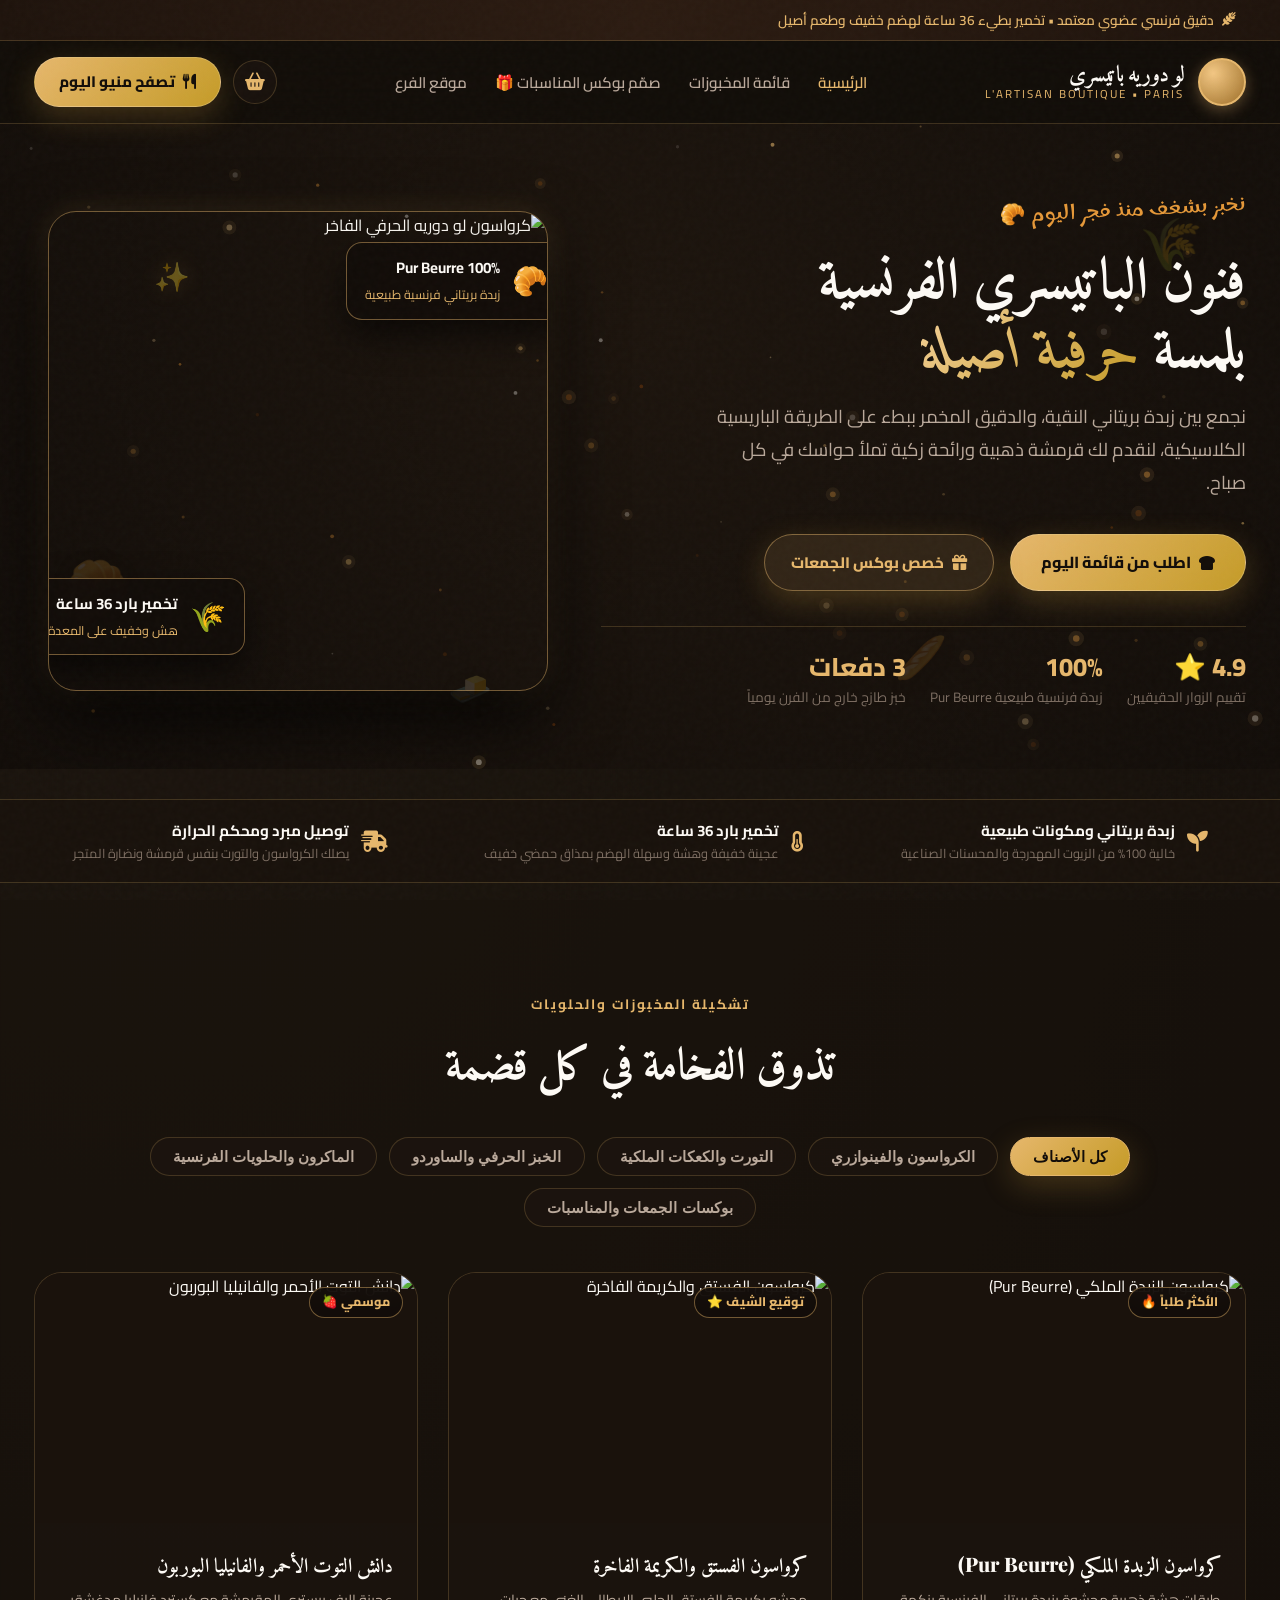
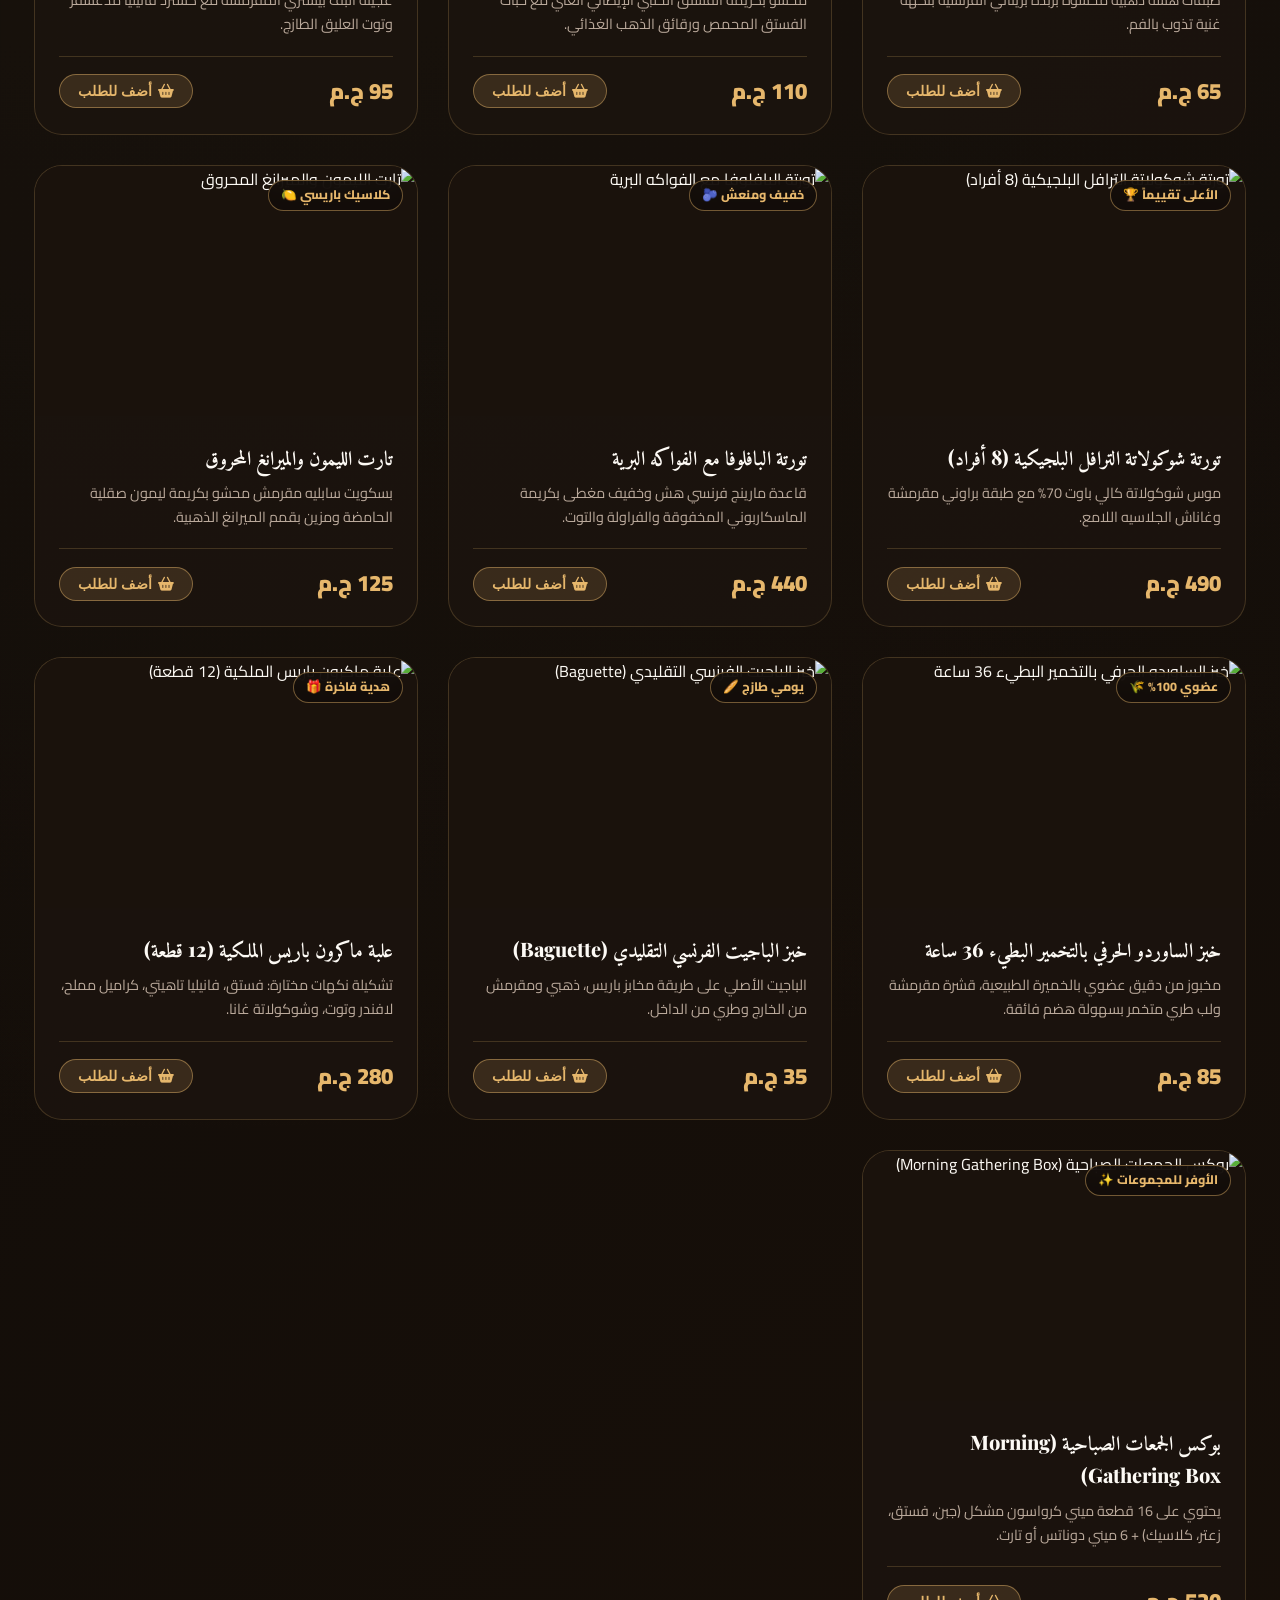
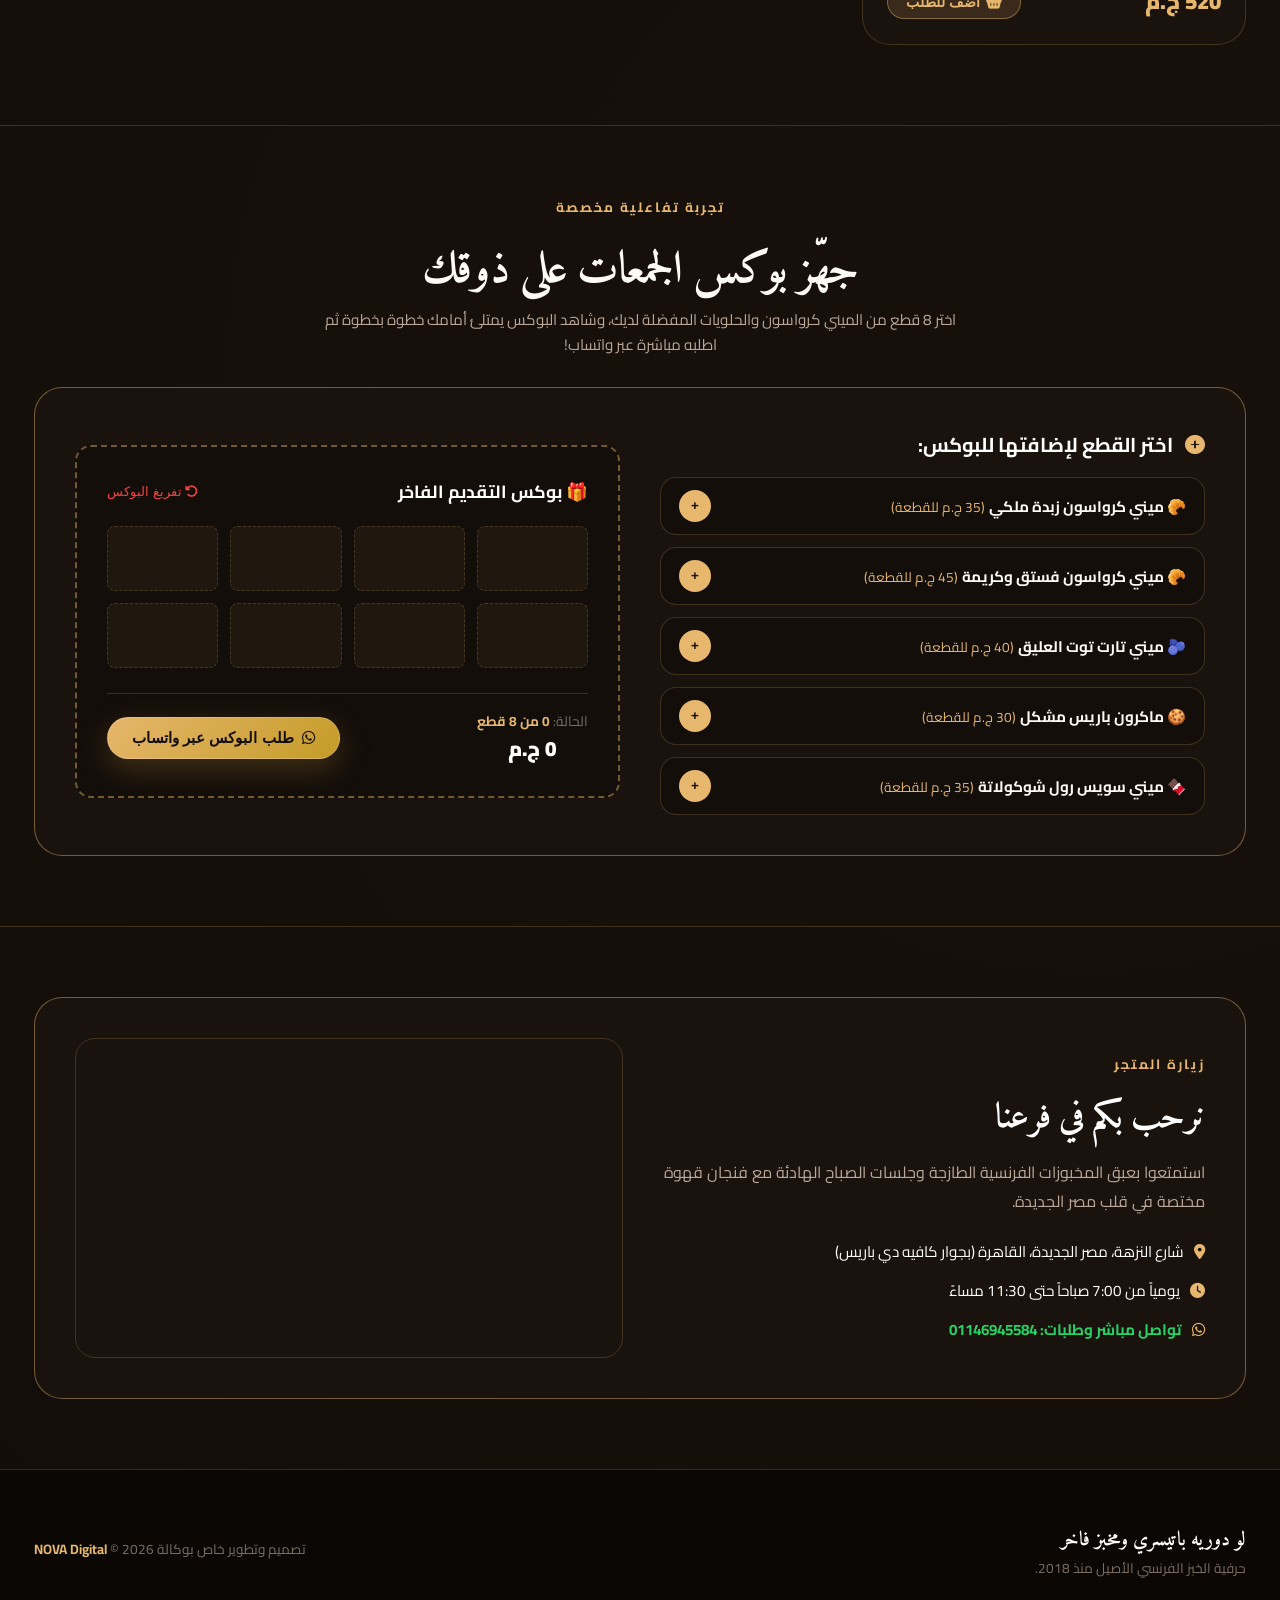
==== commit 8e4d549a: "feat: add interactive canvas background with mouse particles, ambient glow, and parallax depth" ====
--- a/01-bakery-patisserie/index.html
+++ b/01-bakery-patisserie/index.html
@@ -74,8 +74,23 @@
     </div>
   </header>
 
-  <!-- القسم الرئيسي (Hero Section) مع مسرح 3D تفاعلي حقيقي -->
+  <!-- القسم الرئيسي (Hero Section) مع مسرح 3D تفاعلي وخلفية حية متفاعلة مع الماوس -->
   <section class="hero-editorial" id="home">
+    <!-- كانفاس تفاعلي لجزيئات ذرات الدقيق والشرارات الذهبية الحية -->
+    <canvas id="heroBackgroundCanvas" class="hero-bg-interactive-canvas"></canvas>
+    
+    <!-- هالة ضوئية دافئة تتبع حركة الماوس بسلاسة -->
+    <div class="ambient-cursor-glow" id="ambientCursorGlow"></div>
+
+    <!-- عناصر ديكورية عائمة في الخلفية بعمق Parallax متدرج -->
+    <div class="hero-bg-floating-elements" id="heroBgFloatingElements" aria-hidden="true">
+      <span class="bg-float-item item-1" data-depth="0.08">🌾</span>
+      <span class="bg-float-item item-2" data-depth="0.14">✨</span>
+      <span class="bg-float-item item-3" data-depth="0.05">🥖</span>
+      <span class="bg-float-item item-4" data-depth="0.12">🥐</span>
+      <span class="bg-float-item item-5" data-depth="0.07">🧈</span>
+    </div>
+
     <div class="container hero-editorial-grid">
       <div class="hero-text-side">
         <span class="hero-handwritten-tag">نخبز بشغف منذ فجر اليوم 🥐</span>
--- a/01-bakery-patisserie/css/style.css
+++ b/01-bakery-patisserie/css/style.css
@@ -259,9 +259,62 @@
   position: relative;
   padding: 70px 0 60px;
   overflow: hidden;
-}
+  background: radial-gradient(circle at 50% 30%, #1c140d 0%, var(--bg-dark) 100%);
+}
+
+/* كانفاس تفاعلي لجزيئات ذرات الدقيق وخيوط الضوء الذهبية */
+.hero-bg-interactive-canvas {
+  position: absolute;
+  inset: 0;
+  width: 100%;
+  height: 100%;
+  pointer-events: none;
+  z-index: 1;
+}
+
+/* هالة ضوئية دافئة تتبع حركة الماوس بسلاسة */
+.ambient-cursor-glow {
+  position: absolute;
+  width: 500px;
+  height: 500px;
+  border-radius: 50%;
+  background: radial-gradient(circle, rgba(230, 183, 108, 0.14) 0%, rgba(180, 83, 9, 0.05) 50%, transparent 70%);
+  pointer-events: none;
+  z-index: 0;
+  transform: translate(-50%, -50%);
+  filter: blur(35px);
+  opacity: 0;
+  transition: opacity 0.5s ease;
+  will-change: transform, left, top;
+}
+
+/* عناصر ديكورية خلفية تتحرك مع حركة الماوس بعمق Parallax */
+.hero-bg-floating-elements {
+  position: absolute;
+  inset: 0;
+  pointer-events: none;
+  z-index: 1;
+  overflow: hidden;
+}
+
+.bg-float-item {
+  position: absolute;
+  opacity: 0.2;
+  filter: drop-shadow(0 4px 12px rgba(0, 0, 0, 0.4));
+  user-select: none;
+  transition: transform 0.15s cubic-bezier(0.2, 0, 0.2, 1);
+  will-change: transform;
+}
+
+.bg-float-item.item-1 { top: 12%; right: 6%; font-size: 3.2rem; opacity: 0.16; }
+.bg-float-item.item-2 { top: 20%; left: 12%; font-size: 1.8rem; opacity: 0.35; filter: drop-shadow(0 0 12px rgba(230, 183, 108, 0.6)); }
+.bg-float-item.item-3 { bottom: 12%; right: 26%; font-size: 2.6rem; opacity: 0.15; }
+.bg-float-item.item-4 { top: 65%; left: 5%; font-size: 3.2rem; opacity: 0.18; }
+.bg-float-item.item-5 { bottom: 8%; left: 35%; font-size: 2.2rem; opacity: 0.16; }
 
 .hero-editorial-grid {
+  position: relative;
+  z-index: 2;
   display: grid;
   grid-template-columns: 1.1fr 0.9fr;
   align-items: center;
